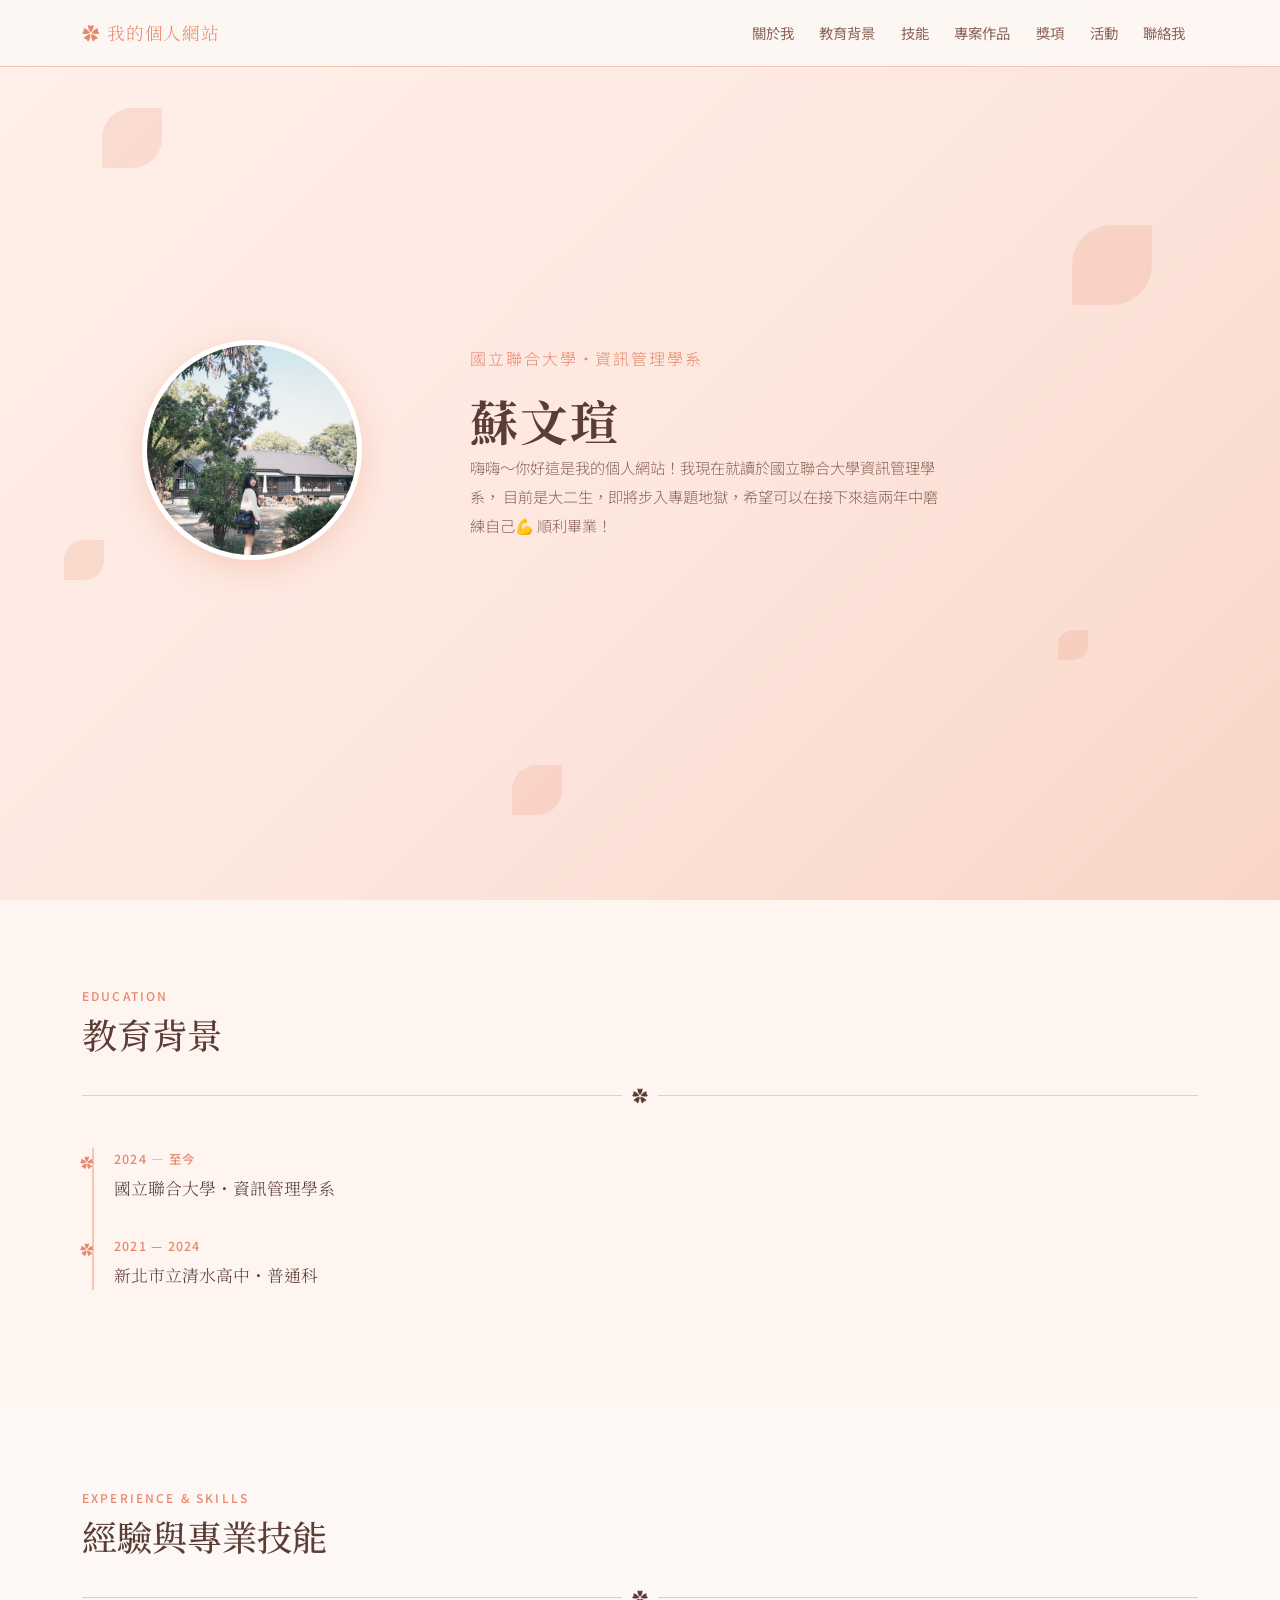
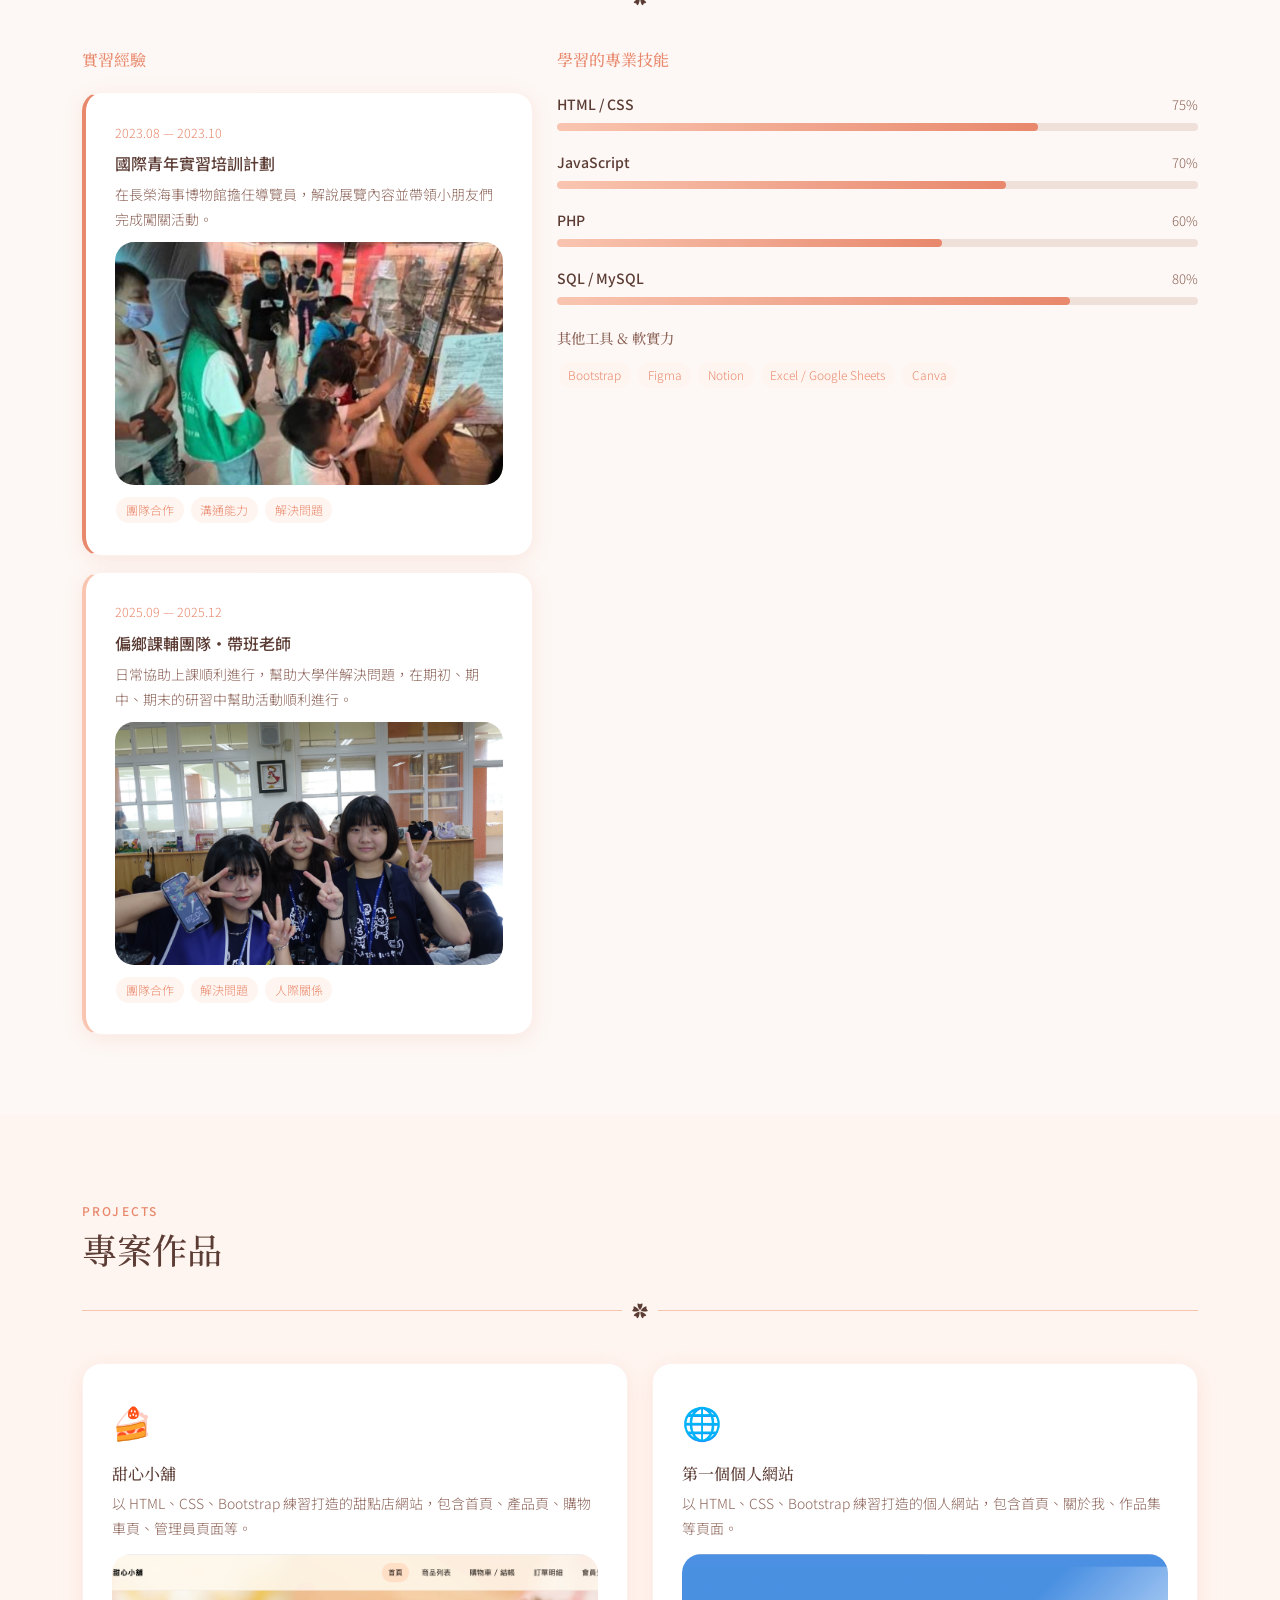
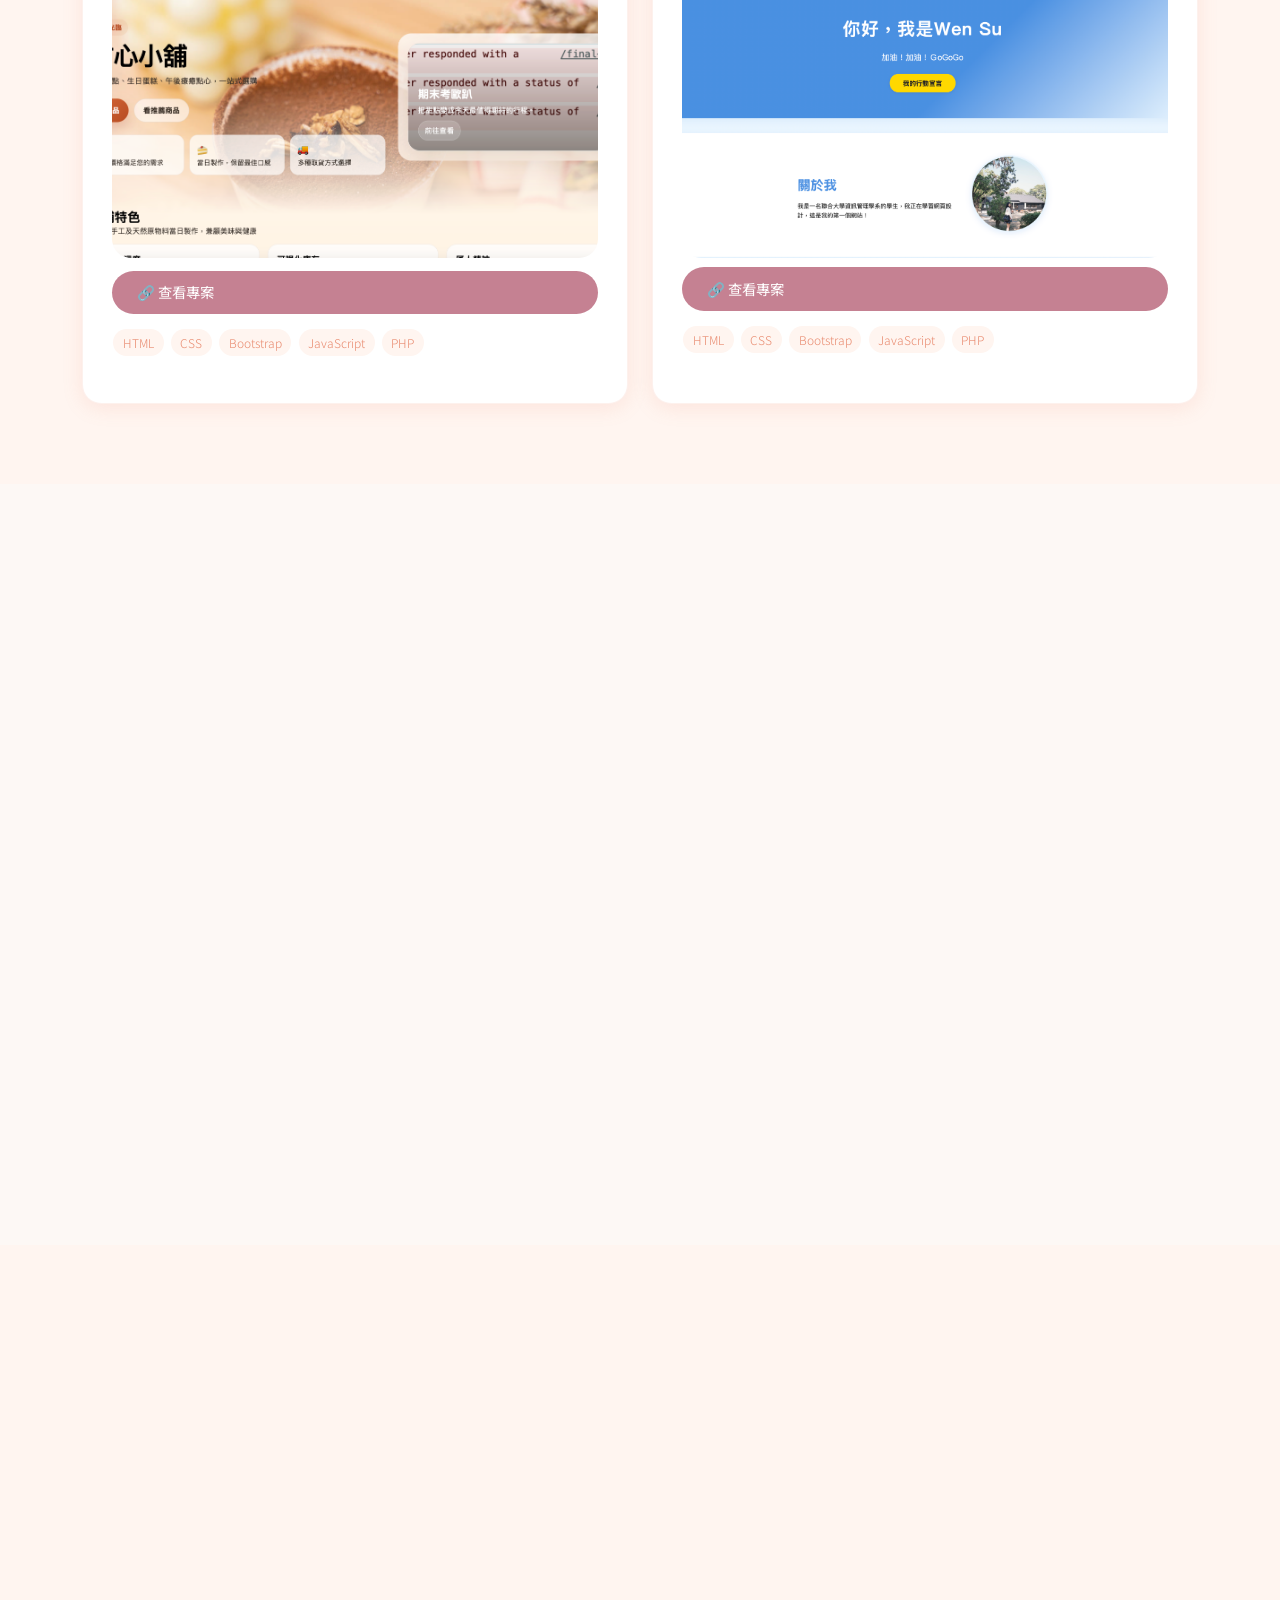
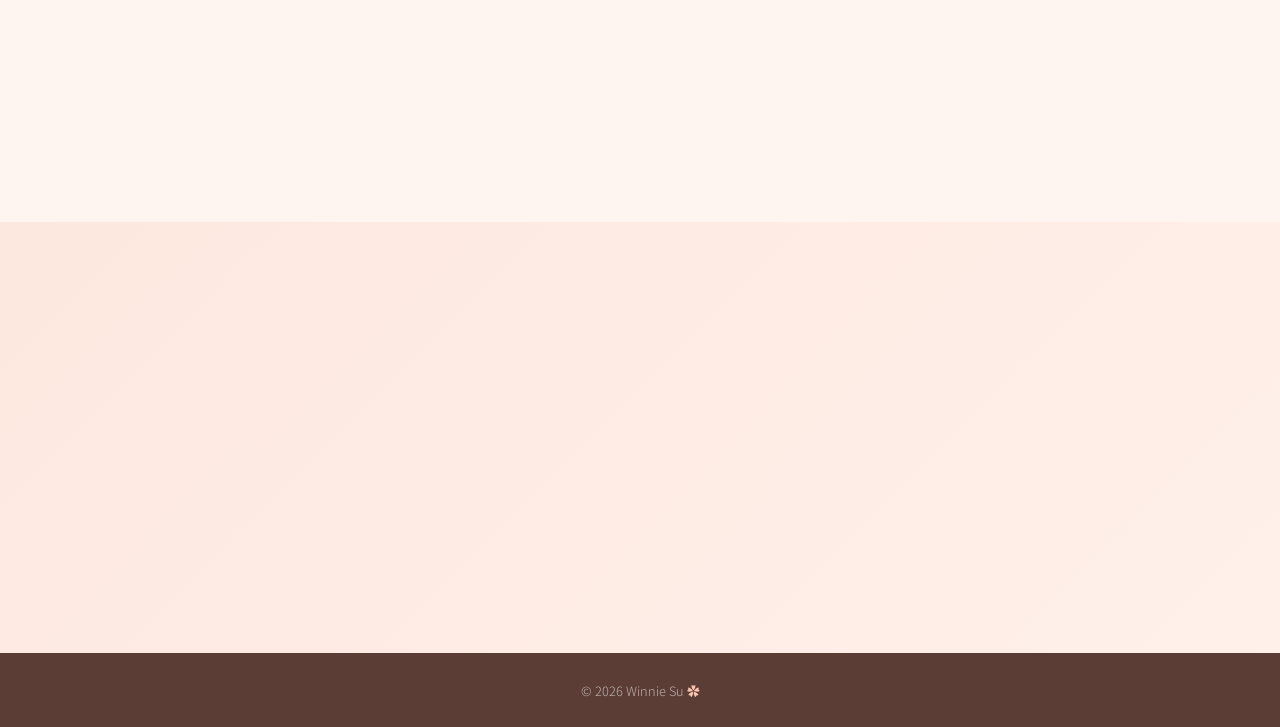
==== index.html @ 9e351ad1 "修改路徑" ====
<!DOCTYPE html>
<html lang="zh-TW">

<head>
  <meta charset="UTF-8" />
  <meta name="viewport" content="width=device-width, initial-scale=1.0" />
  <title>關於我 ✿ 個人網站</title>

  <link href="https://cdn.jsdelivr.net/npm/bootstrap@5.3.3/dist/css/bootstrap.min.css" rel="stylesheet" />
  <link href="https://fonts.googleapis.com/css2?family=Noto+Serif+TC:wght@400;700&family=Noto+Sans+TC:wght@300;400;500&display=swap" rel="stylesheet" />

  <style>
    :root {
      --coral:      #E8886C;
      --coral-lt:   #F9C5B0;
      --coral-pale: #FFF5F0;
      --coral-card: #F0E0DA;
      --brown:      #5C3D35;
      --brown-lt:   #8C6459;
      --cream:      #FDF8F5;
      --white:      #FFFFFF;
      --radius:     1.2rem;
      --shadow:     0 4px 20px rgba(232,136,108,.15);
    }

    * { box-sizing: border-box; }
    html { scroll-behavior: smooth; }

    body {
      font-family: 'Noto Sans TC', sans-serif;
      background: var(--cream);
      color: var(--brown);
      font-weight: 300;
      line-height: 1.8;
    }

    h1,h2,h3,h4 { font-family: 'Noto Serif TC', serif; color: var(--brown); }
    a { color: var(--coral); text-decoration: none; }
    a:hover { color: var(--brown); }

    /* ── Navbar ── */
    .navbar {
      background: rgba(253,248,245,.92);
      backdrop-filter: blur(8px);
      border-bottom: 1px solid var(--coral-lt);
      padding: .75rem 0;
    }
    .navbar-brand {
      font-family: 'Noto Serif TC', serif;
      font-size: 1.1rem;
      color: var(--coral) !important;
      letter-spacing: .05em;
    }
    .nav-link {
      color: var(--brown-lt) !important;
      font-size: .9rem;
      font-weight: 400;
      padding: .25rem .8rem !important;
      transition: color .2s;
    }
    .nav-link:hover { color: var(--coral) !important; }
    .navbar-toggler { border-color: var(--coral-lt); }
    .navbar-toggler-icon {
      background-image: url("data:image/svg+xml,%3Csvg xmlns='http://www.w3.org/2000/svg' viewBox='0 0 30 30'%3E%3Cpath stroke='%23E8886C' stroke-width='2' d='M4 7h22M4 15h22M4 23h22'/%3E%3C/svg%3E");
    }

    /* ── Section ── */
    section { padding: 80px 0; }
    section:nth-of-type(even) { background: var(--coral-pale); }

    .sec-label {
      display: inline-block;
      font-size: .75rem;
      letter-spacing: .18em;
      text-transform: uppercase;
      color: var(--coral);
      font-weight: 500;
      margin-bottom: .4rem;
    }
    .sec-title {
      font-size: clamp(1.6rem, 3vw, 2.2rem);
      margin-bottom: 1.6rem;
    }
    .petal-divider {
      display: flex;
      align-items: center;
      gap: .6rem;
      margin-bottom: 2.4rem;
    }
    .petal-divider::before,
    .petal-divider::after {
      content: '';
      flex: 1;
      height: 1px;
      background: var(--coral-lt);
    }
    .petal-divider span { font-size: 1rem; }

    /* ── Hero ── */
    #hero {
      min-height: 100vh;
      background: linear-gradient(135deg, #FFF0EA 0%, #FDE8DF 50%, #F9D5C8 100%);
      display: flex;
      align-items: center;
      padding-top: 80px;
      position: relative;
      overflow: hidden;
    }
    .petal {
      position: absolute;
      border-radius: 50% 0 50% 0;
      opacity: .18;
      animation: float 6s ease-in-out infinite;
      background: var(--coral);
    }
    .petal:nth-child(1) { width:60px;height:60px;top:12%;left:8%;animation-delay:0s; }
    .petal:nth-child(2) { width:40px;height:40px;top:60%;left:5%;animation-delay:1.5s; }
    .petal:nth-child(3) { width:80px;height:80px;top:25%;right:10%;animation-delay:3s; }
    .petal:nth-child(4) { width:30px;height:30px;top:70%;right:15%;animation-delay:.8s; }
    .petal:nth-child(5) { width:50px;height:50px;top:85%;left:40%;animation-delay:2s; }
    @keyframes float {
      0%,100% { transform: translateY(0) rotate(0deg); }
      50%      { transform: translateY(-18px) rotate(8deg); }
    }

    .hero-avatar {
      width: 220px; height: 220px;
      border-radius: 50%;
      object-fit: cover;
      border: 5px solid var(--white);
      box-shadow: 0 8px 32px rgba(232,136,108,.3);
    }
    .hero-name {
      font-size: clamp(2rem, 5vw, 3rem);
      font-weight: 700;
      letter-spacing: .04em;
      margin-bottom: .2rem;
    }
    .hero-sub {
      color: var(--coral);
      font-size: 1rem;
      letter-spacing: .12em;
      margin-bottom: 1.2rem;
    }
    .hero-bio {
      font-size: .95rem;
      color: var(--brown-lt);
      max-width: 480px;
      line-height: 1.9;
    }
    .btn-coral {
      background: var(--coral);
      color: #fff;
      border: none;
      border-radius: 2rem;
      padding: .55rem 1.6rem;
      font-size: .9rem;
      font-family: 'Noto Sans TC', sans-serif;
      font-weight: 400;
      transition: background .2s, transform .15s;
      display: inline-block;
    }
    .btn-coral:hover { background: var(--brown-lt); color: #fff; transform: translateY(-2px); }

    /* ── Timeline ── */
    .timeline { position: relative; padding-left: 2rem; }
    .timeline::before {
      content: '';
      position: absolute;
      left: .6rem; top: 0; bottom: 0;
      width: 2px;
      background: var(--coral-lt);
    }
    .tl-item { position: relative; margin-bottom: 2rem; }
    .tl-item::before {
      content: '✿';
      position: absolute;
      left: -2.15rem; top: .1rem;
      color: var(--coral);
      font-size: .85rem;
    }
    .tl-year { font-size: .78rem; letter-spacing: .1em; color: var(--coral); font-weight: 500; margin-bottom: .15rem; }
    .tl-title { font-family: 'Noto Serif TC', serif; font-size: 1.05rem; margin-bottom: .3rem; }

    /* ── Skills ── */
    .skill-item { margin-bottom: 1.2rem; }
    .skill-name {
      font-size: .88rem;
      font-weight: 500;
      margin-bottom: .35rem;
      display: flex;
      justify-content: space-between;
      align-items: baseline;
      width: 100%;
    }
    .skill-name > span {
      color: var(--brown-lt);
      font-weight: 300;
      font-size: .82rem;
      flex-shrink: 0;
      margin-left: .5rem;
    }
    .skill-bar {
      width: 100%;
      height: 8px;
      background: var(--coral-card);
      border-radius: 4px;
      overflow: hidden;
      display: block;
    }
    .skill-fill {
      display: block;
      height: 100%;
      background: linear-gradient(90deg, var(--coral-lt), var(--coral));
      border-radius: 4px;
      transition: width 1s ease;
    }

    /* ── Cards ── */
    .cute-card {
      background: var(--white);
      border-radius: var(--radius);
      box-shadow: var(--shadow);
      padding: 1.8rem;
      border: 1px solid rgba(232,136,108,.12);
      transition: transform .2s, box-shadow .2s;
    }
    .cute-card:hover { transform: translateY(-4px); box-shadow: 0 8px 32px rgba(232,136,108,.22); }

    .card-icon { font-size: 2rem; margin-bottom: .8rem; display: block; }
    .card-tag {
      font-size: .75rem;
      background: var(--coral-pale);
      color: var(--coral);
      border-radius: 1rem;
      padding: .15rem .6rem;
      display: inline-block;
      margin: .15rem .1rem;
    }

    /* ── Awards ── */
    .award-item {
      display: flex;
      gap: 1rem;
      align-items: flex-start;
      padding: 1.2rem 1.4rem;
      background: var(--white);
      border-radius: var(--radius);
      border-left: 4px solid var(--coral);
      box-shadow: var(--shadow);
      margin-bottom: 1rem;
      height: 100%;
    }
    .award-icon { font-size: 1.5rem; flex-shrink: 0; }
    .award-name { font-weight: 500; margin-bottom: .2rem; }
    .award-detail { font-size: .85rem; color: var(--brown-lt); }

    /* ── Gallery ── */
    .photo-grid {
      display: grid;
      grid-template-columns: repeat(auto-fill, minmax(260px, 1fr));
      gap: 1.4rem;
    }
    .photo-card {
      background: var(--white);
      border-radius: var(--radius);
      overflow: hidden;
      box-shadow: var(--shadow);
      border: 1px solid rgba(232,136,108,.1);
      transition: transform .25s, box-shadow .25s;
    }
    .photo-card:hover { transform: translateY(-4px); box-shadow: 0 8px 28px rgba(232,136,108,.22); }
    .photo-card img {
      width: 100%;
      aspect-ratio: 4 / 3;
      object-fit: cover;
      display: block;
    }
    .photo-card-body {
      padding: .85rem 1rem;
      display: flex;
      align-items: center;
      gap: .5rem;
    }
    .photo-card-body .photo-dot {
      width: 8px; height: 8px;
      border-radius: 50%;
      background: var(--coral);
      flex-shrink: 0;
    }
    .photo-card-body p {
      margin: 0;
      font-size: .875rem;
      color: var(--brown-lt);
      font-weight: 400;
    }

    /* ── Contact ── */
    #contact {
      background: linear-gradient(135deg, #FDE8DF 0%, #FFF0EA 100%);
      text-align: center;
    }

    /* ── Footer ── */
    footer {
      background: var(--brown);
      color: rgba(255,255,255,.6);
      text-align: center;
      font-size: .8rem;
      padding: 1.6rem 0;
    }
    footer span { color: var(--coral-lt); }

    /* ── RWD ── */
    @media (max-width: 768px) {
      section { padding: 56px 0; }
      #hero { padding-top: 100px; text-align: center; }
      .hero-bio { margin: 0 auto; }
      .hero-avatar { margin: 0 auto 1.5rem; }
      .photo-grid { grid-template-columns: repeat(auto-fill, minmax(200px, 1fr)); gap: 1rem; }
    }
    @media (max-width: 576px) {
      .hero-avatar { width: 160px; height: 160px; }
      .hero-name { font-size: 1.8rem; }
      .photo-grid { grid-template-columns: 1fr 1fr; }
    }

    /* ── Reveal ── */
    .reveal { opacity: 0; transform: translateY(24px); transition: opacity .6s ease, transform .6s ease; }
    .reveal.visible { opacity: 1; transform: none; }
  </style>
</head>

<body>

<!-- Navbar -->
<nav class="navbar navbar-expand-lg fixed-top">
  <div class="container">
    <a class="navbar-brand" href="#hero">✿ 我的個人網站</a>
    <button class="navbar-toggler" type="button" data-bs-toggle="collapse" data-bs-target="#navMenu">
      <span class="navbar-toggler-icon"></span>
    </button>
    <div class="collapse navbar-collapse" id="navMenu">
      <ul class="navbar-nav ms-auto">
        <li class="nav-item"><a class="nav-link" href="#hero">關於我</a></li>
        <li class="nav-item"><a class="nav-link" href="#education">教育背景</a></li>
        <li class="nav-item"><a class="nav-link" href="#skills">技能</a></li>
        <li class="nav-item"><a class="nav-link" href="#projects">專案作品</a></li>
        <li class="nav-item"><a class="nav-link" href="#awards">獎項</a></li>
        <li class="nav-item"><a class="nav-link" href="#gallery">活動</a></li>
        <li class="nav-item"><a class="nav-link" href="#contact">聯絡我</a></li>
      </ul>
    </div>
  </div>
</nav>

<!-- Hero -->
<section id="hero">
  <div class="petal"></div><div class="petal"></div><div class="petal"></div>
  <div class="petal"></div><div class="petal"></div>
  <div class="container">
    <div class="row align-items-center g-5">
      <div class="col-lg-4 text-center">
        <img src="images/S__76980257.jpg" alt="本人照片" class="hero-avatar">
      </div>
      <div class="col-lg-8">
        <p class="hero-sub">國立聯合大學・資訊管理學系</p>
        <h1 class="hero-name">蘇文瑄</h1>
        <p class="hero-bio">
          嗨嗨～你好這是我的個人網站！我現在就讀於國立聯合大學資訊管理學系，
          目前是大二生，即將步入專題地獄，希望可以在接下來這兩年中磨練自己💪 順利畢業！
        </p>
      </div>
    </div>
  </div>
</section>

<!-- 教育背景 -->
<section id="education">
  <div class="container">
    <div class="reveal">
      <p class="sec-label">Education</p>
      <h2 class="sec-title">教育背景</h2>
      <div class="petal-divider"><span>✿</span></div>
    </div>
    <div class="row g-4">
      <div class="col-lg-6 reveal">
        <div class="timeline">
          <div class="tl-item">
            <p class="tl-year">2024 — 至今</p>
            <p class="tl-title">國立聯合大學・資訊管理學系</p>
          </div>
          <div class="tl-item">
            <p class="tl-year">2021 — 2024</p>
            <p class="tl-title">新北市立清水高中・普通科</p>
          </div>
        </div>
      </div>
    </div>
  </div>
</section>

<!-- 經驗與技能 -->
<section id="skills">
  <div class="container">
    <div class="reveal">
      <p class="sec-label">Experience &amp; Skills</p>
      <h2 class="sec-title">經驗與專業技能</h2>
      <div class="petal-divider"><span>✿</span></div>
    </div>
    <div class="row g-4">
      <!-- 經驗 -->
      <div class="col-lg-5 reveal">
        <h4 style="font-size:1rem;color:var(--coral);margin-bottom:1.4rem;">實習經驗</h4>

        <div class="cute-card mb-3" style="border-left:4px solid var(--coral);">
          <p style="font-size:.78rem;color:var(--coral);margin-bottom:.3rem;">2023.08 — 2023.10</p>
          <p style="font-weight:500;margin-bottom:.3rem;">國際青年實習培訓計劃</p>
          <p style="font-size:.87rem;color:var(--brown-lt);margin-bottom:.6rem;">
            在長榮海事博物館擔任導覽員，解說展覽內容並帶領小朋友們完成闖關活動。
          </p>
          <img src="images/0619.png" alt="國際青年實習培訓計劃" style="width:100%;border-radius:var(--radius);margin-bottom:.6rem;object-fit:cover;aspect-ratio:16/10;">
          <span class="card-tag">團隊合作</span>
          <span class="card-tag">溝通能力</span>
          <span class="card-tag">解決問題</span>
        </div>

        <div class="cute-card" style="border-left:4px solid var(--coral-lt);">
          <p style="font-size:.78rem;color:var(--coral);margin-bottom:.3rem;">2025.09 — 2025.12</p>
          <p style="font-weight:500;margin-bottom:.3rem;">偏鄉課輔團隊・帶班老師</p>
          <p style="font-size:.87rem;color:var(--brown-lt);margin-bottom:.6rem;">
            日常協助上課順利進行，幫助大學伴解決問題，在期初、期中、期末的研習中幫助活動順利進行。
          </p>
          <img src="images/5AAA.JPEG" alt="教育部數位學伴計劃" style="width:100%;border-radius:var(--radius);margin-bottom:.6rem;object-fit:cover;aspect-ratio:16/10;">
          <span class="card-tag">團隊合作</span>
          <span class="card-tag">解決問題</span>
          <span class="card-tag">人際關係</span>
        </div>
      </div>

      <!-- 技能 -->
      <div class="col-lg-7 reveal">
        <h4 style="font-size:1rem;color:var(--coral);margin-bottom:1.4rem;">學習的專業技能</h4>
        <div class="mb-4">
          <div class="skill-item">
            <div class="skill-name">HTML / CSS <span>75%</span></div>
            <div class="skill-bar"><div class="skill-fill" style="width:75%"></div></div>
          </div>
          <div class="skill-item">
            <div class="skill-name">JavaScript <span>70%</span></div>
            <div class="skill-bar"><div class="skill-fill" style="width:70%"></div></div>
          </div>
          <div class="skill-item">
            <div class="skill-name">PHP <span>60%</span></div>
            <div class="skill-bar"><div class="skill-fill" style="width:60%"></div></div>
          </div>
          <div class="skill-item">
            <div class="skill-name">SQL / MySQL <span>80%</span></div>
            <div class="skill-bar"><div class="skill-fill" style="width:80%"></div></div>
          </div>
        </div>
        <h4 style="font-size:.9rem;color:var(--brown-lt);margin-bottom:.8rem;">其他工具 &amp; 軟實力</h4>
        <div>
          <span class="card-tag">Bootstrap</span>
          <span class="card-tag">Figma</span>
          <span class="card-tag">Notion</span>
          <span class="card-tag">Excel / Google Sheets</span>
          <span class="card-tag">Canva</span>
        </div>
      </div>
    </div>
  </div>
</section>

<!-- 專案作品 -->
<section id="projects">
  <div class="container">
    <div class="reveal">
      <p class="sec-label">Projects</p>
      <h2 class="sec-title">專案作品</h2>
      <div class="petal-divider"><span>✿</span></div>
    </div>

    <div class="row g-4">
      <div class="col-md-6 reveal">
        <div class="cute-card d-flex flex-column h-100">
          <span class="card-icon">🍰</span>
          <h5 style="font-family:'Noto Serif TC',serif;font-size:1rem;margin-bottom:.5rem;">甜心小舖</h5>
          <p style="font-size:.87rem;color:var(--brown-lt);margin-bottom:.8rem;">
            以 HTML、CSS、Bootstrap 練習打造的甜點店網站，包含首頁、產品頁、購物車頁、管理員頁面等。
          </p>
          <img src="images/2026-06-19 11.05.30.png" alt="甜心小舖" style="width:100%;border-radius:var(--radius);margin-bottom:.8rem;object-fit:cover;aspect-ratio:16/10;">
          <a href="https://github.com/Suuu2006/114-2_PHP_finalProject.git" target="_blank" class="btn-coral" style="background-color:#c58192;margin-bottom:.8rem;">
            🔗 查看專案
          </a>
          <div class="mb-3">
            <span class="card-tag">HTML</span>
            <span class="card-tag">CSS</span>
            <span class="card-tag">Bootstrap</span>
            <span class="card-tag">JavaScript</span>
            <span class="card-tag">PHP</span>
          </div>
        </div>
      </div>

      <div class="col-md-6 reveal">
        <div class="cute-card d-flex flex-column h-100">
          <span class="card-icon">🌐</span>
          <h5 style="font-family:'Noto Serif TC',serif;font-size:1rem;margin-bottom:.5rem;">第一個個人網站</h5>
          <p style="font-size:.87rem;color:var(--brown-lt);margin-bottom:.8rem;">
            以 HTML、CSS、Bootstrap 練習打造的個人網站，包含首頁、關於我、作品集等頁面。
          </p>
          <img src="images/截圖 2026-06-19 上午11.35.55.png" alt="第一個個人網站" style="width:100%;border-radius:var(--radius);margin-bottom:.6rem;object-fit:cover;aspect-ratio:16/10;">
          <a href="assignment-2-main/main.html" target="_blank" class="btn-coral" style="background-color:#c58192;margin-bottom:.8rem;">
            🔗 查看專案
          </a>
          <div class="mb-3">
            <span class="card-tag">HTML</span>
            <span class="card-tag">CSS</span>
            <span class="card-tag">Bootstrap</span>
            <span class="card-tag">JavaScript</span>
            <span class="card-tag">PHP</span>
          </div>
        </div>
      </div>
    </div>
  </div>
</section>

<!-- 獲獎榮譽 -->
<section id="awards">
  <div class="container">
    <div class="reveal">
      <p class="sec-label">Awards &amp; Honors</p>
      <h2 class="sec-title">獲獎與榮譽</h2>
      <div class="petal-divider"><span>✿</span></div>
    </div>
    <div class="row g-3">
      <div class="col-md-6 reveal">
        <div class="award-item">
          <div class="award-icon">🏅</div>
          <div>
            <p class="award-name">市長獎</p>
            <p class="award-detail">新北市立清水高中・2024</p>
          </div>
        </div>
      </div>
      <div class="col-md-6 reveal">
        <div class="award-item" style="flex-direction:column;align-items:stretch;">
          <div class="d-flex gap-3 mb-2">
            <div class="award-icon">👭</div>
            <div>
              <p class="award-name">十人十一腳 亞軍</p>
              <p class="award-detail">校慶運動會・2025.12</p>
            </div>
          </div>
          <img src="images/截圖 2026-06-19 上午11.31.46.png" alt="十人十一腳 亞軍" style="width:100%;border-radius:var(--radius);object-fit:cover;aspect-ratio:16/9;">
        </div>
      </div>
    </div>
  </div>
</section>

<!-- 活動照片 -->
<section id="gallery">
  <div class="container">
    <div class="reveal">
      <p class="sec-label">Gallery</p>
      <h2 class="sec-title">參與活動</h2>
      <div class="petal-divider"><span>✿</span></div>
    </div>
    <div class="photo-grid reveal">

      <div class="photo-card">
        <img src="images/IMG_8535.JPG" alt="資訊志工活動">
        <div class="photo-card-body">
          <div class="photo-dot"></div>
          <p>資訊志工活動</p>
        </div>
      </div>

      <div class="photo-card">
        <img src="images/0329.jpg" alt="學伴計劃與小學伴的合照">
        <div class="photo-card-body">
          <div class="photo-dot"></div>
          <p>學伴計劃與小學伴的合照</p>
        </div>
      </div>

      <div class="photo-card">
        <img src="images/0619-2.png" alt="國際青年實習培訓計劃">
        <div class="photo-card-body">
          <div class="photo-dot"></div>
          <p>國際青年實習培訓計劃</p>
        </div>
      </div>

    </div>
  </div>
</section>

<!-- 聯絡我 -->
<section id="contact">
  <div class="container">
    <div class="reveal">
      <p class="sec-label">Contact</p>
      <h2 class="sec-title">聯絡我</h2>
      <div class="petal-divider"><span>✿</span></div>
      <p style="font-size:.95rem;color:var(--brown-lt);max-width:480px;margin:0 auto 2rem;">
        期待認識更多有趣的人！
      </p>
    </div>
    <div class="row justify-content-center g-3 reveal">
      <div class="col-auto">
        <a href="mailto:wenxuan91323@gmail.com" class="btn-coral" style="background-color:#c58192;">✉ wenxuan91323@gmail.com</a>
      </div>
      <div class="col-auto">
        <a href="https://www.instagram.com/_wen_su/" target="_blank" class="btn-coral" style="background:#c58192;">
          📷 Instagram @_wen_su
        </a>
      </div>
    </div>
  </div>
</section>

<!-- Footer -->
<footer>
  <p class="mb-0">© 2026 Winnie Su <span>✿</span></p>
</footer>

<script src="https://cdn.jsdelivr.net/npm/bootstrap@5.3.3/dist/js/bootstrap.bundle.min.js"></script>
<script>
  const reveals = document.querySelectorAll('.reveal');
  const observer = new IntersectionObserver((entries) => {
    entries.forEach(e => {
      if (e.isIntersecting) { e.target.classList.add('visible'); observer.unobserve(e.target); }
    });
  }, { threshold: 0.1 });
  reveals.forEach(el => observer.observe(el));

  document.querySelectorAll('.nav-link').forEach(link => {
    link.addEventListener('click', () => {
      const nav = document.getElementById('navMenu');
      if (nav.classList.contains('show')) nav.classList.remove('show');
    });
  });
</script>
</body>
</html>
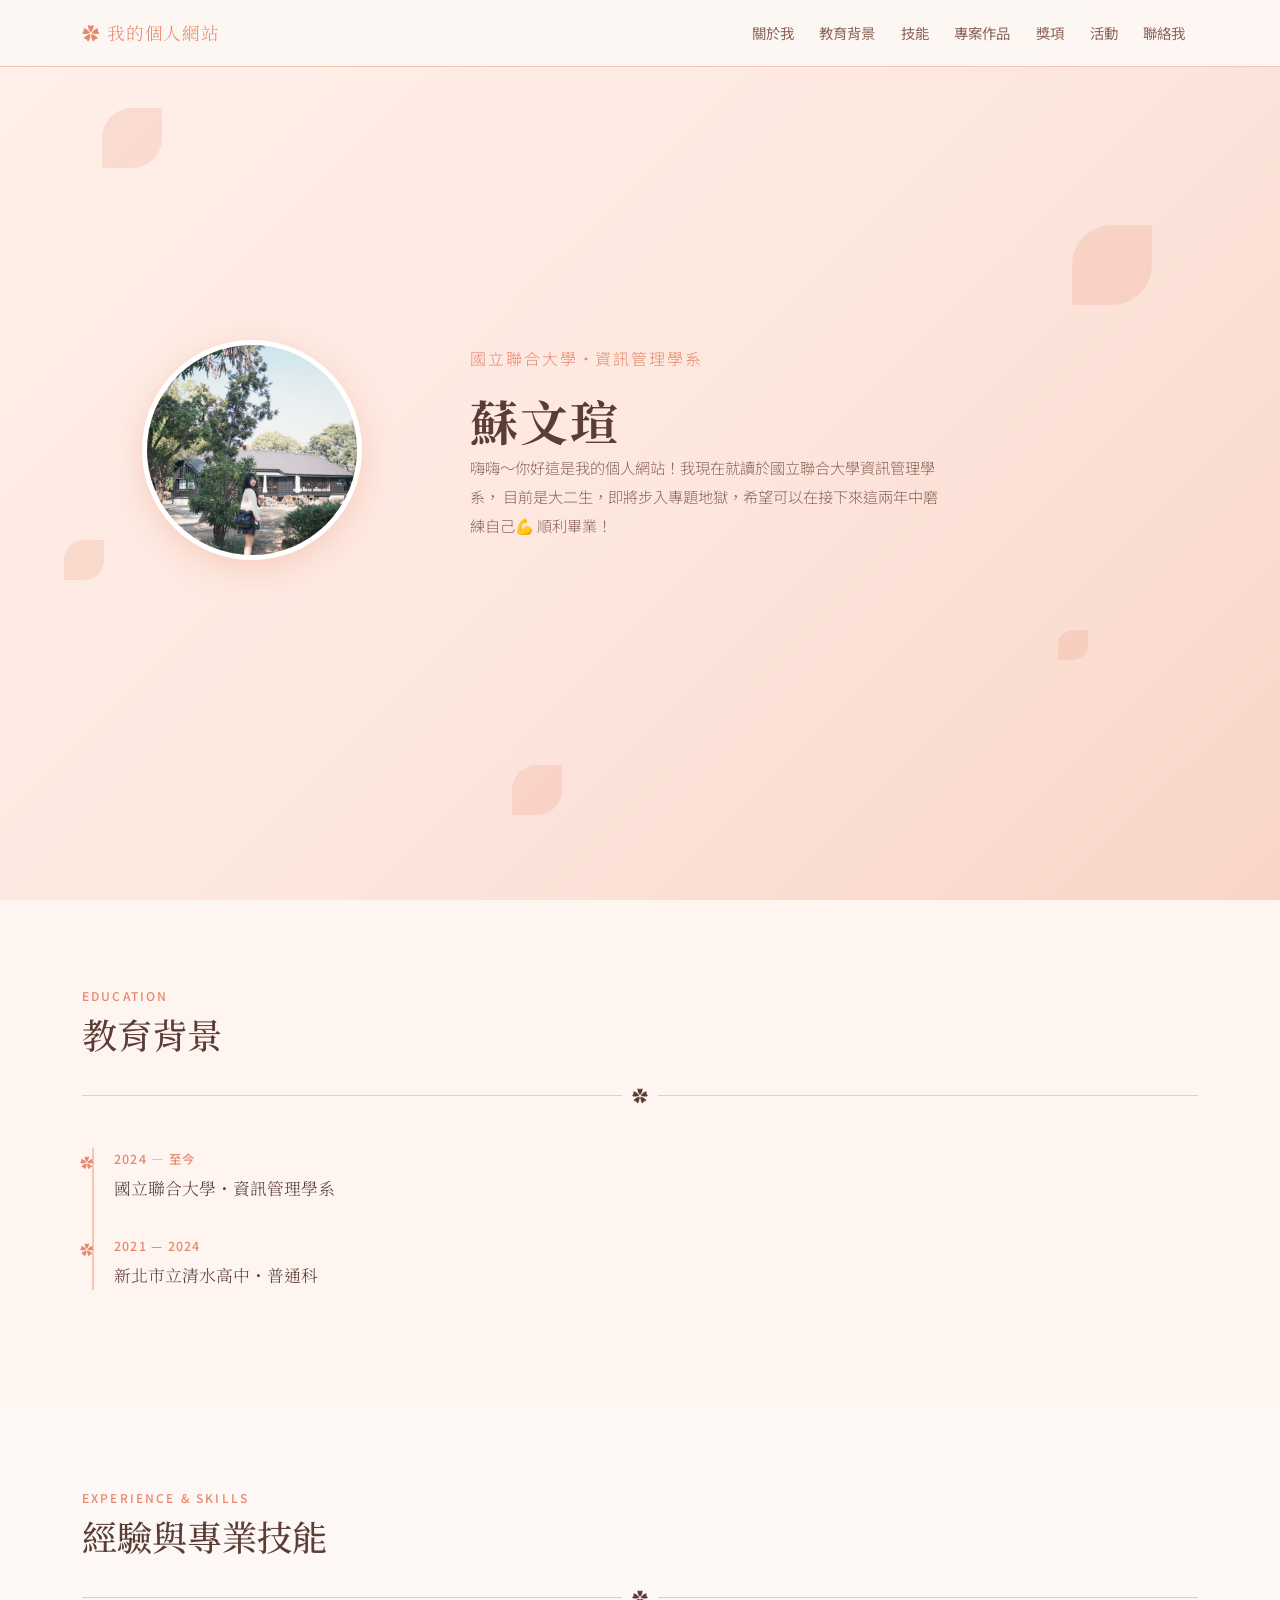
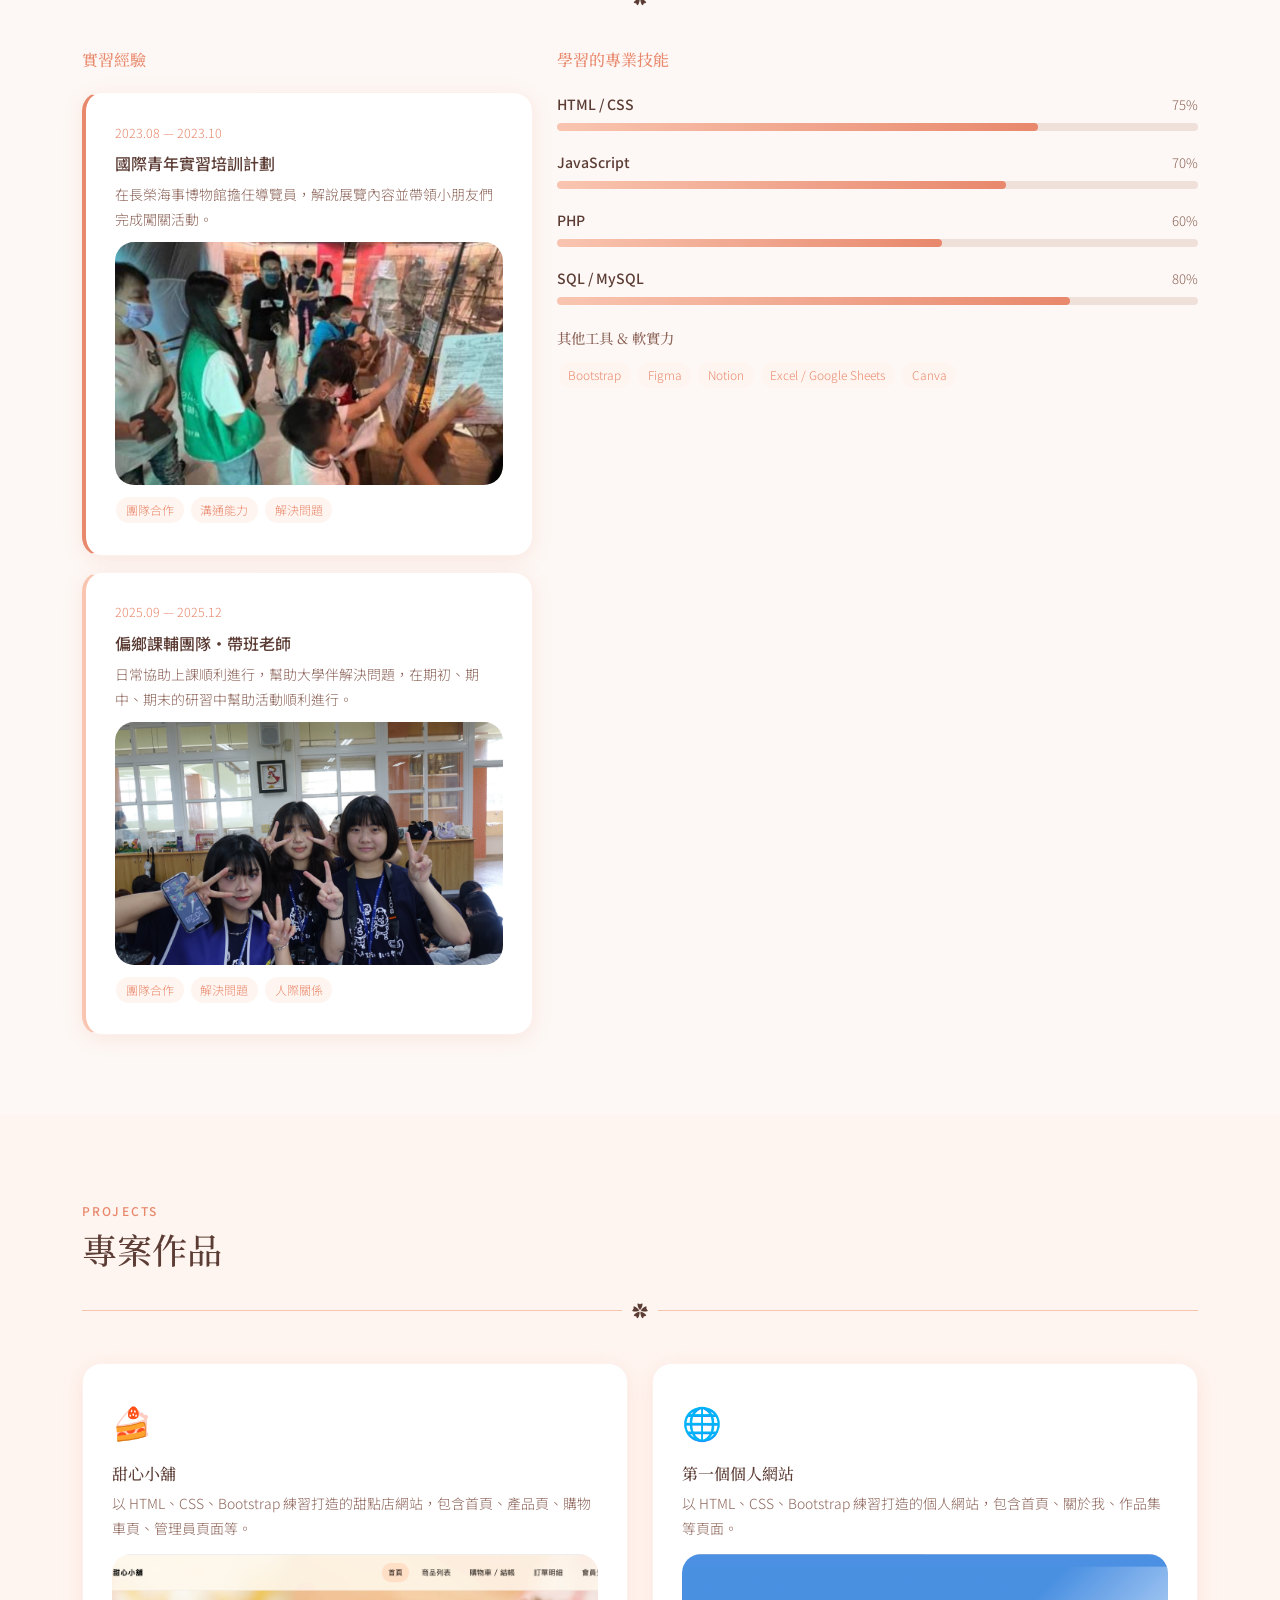
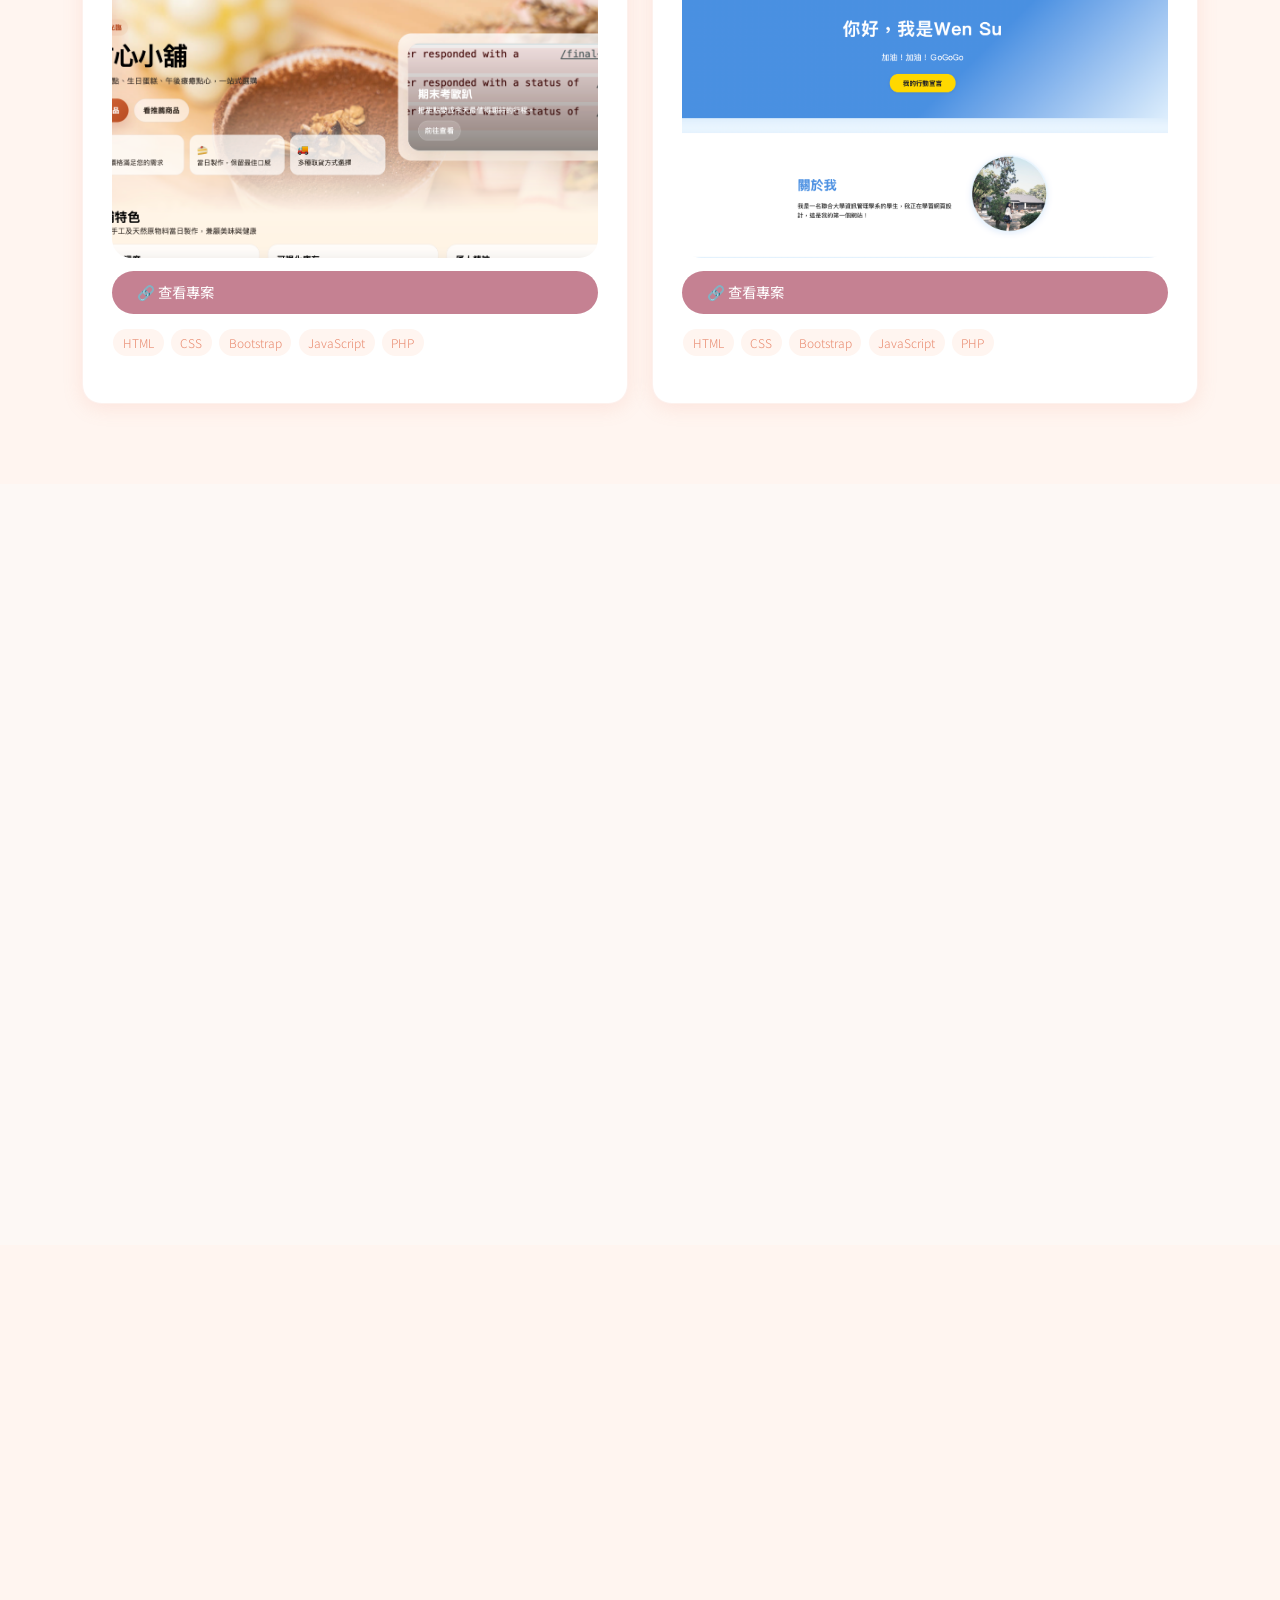
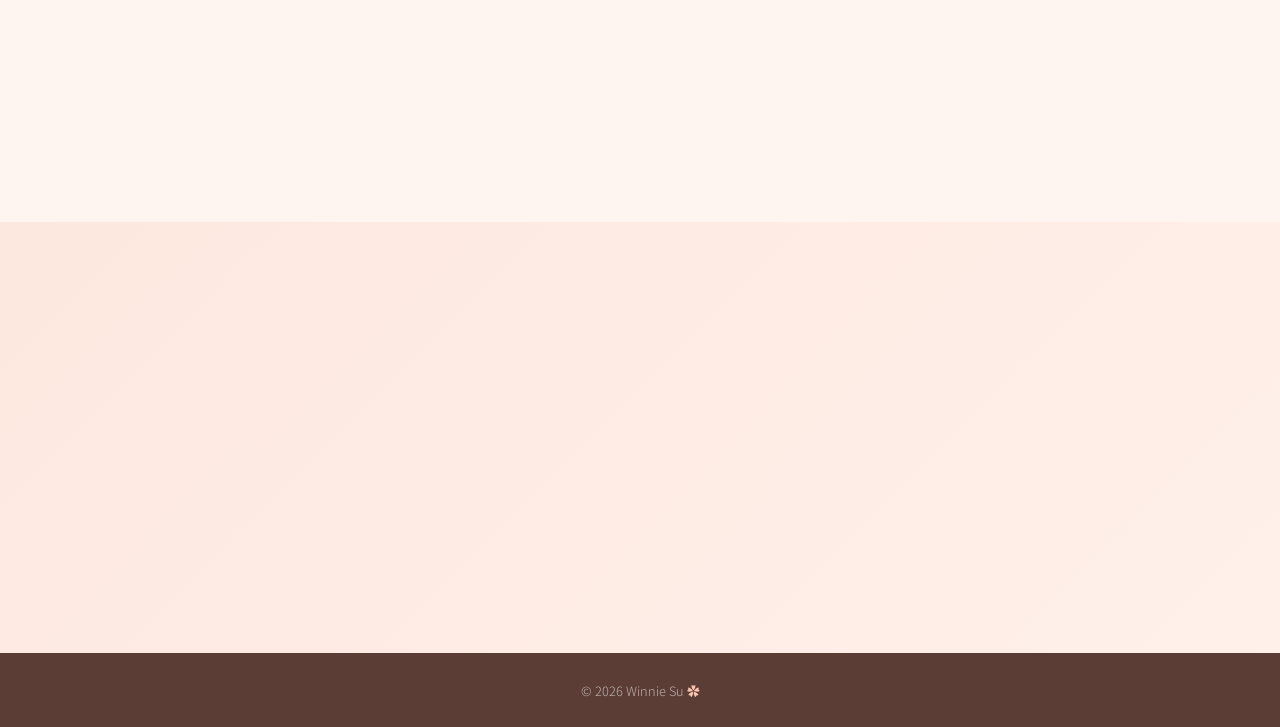
==== commit 859b9b5e: "修改排版" ====
--- a/index.html
+++ b/index.html
@@ -510,7 +510,7 @@
           <p style="font-size:.87rem;color:var(--brown-lt);margin-bottom:.8rem;">
             以 HTML、CSS、Bootstrap 練習打造的個人網站，包含首頁、關於我、作品集等頁面。
           </p>
-          <img src="images/截圖 2026-06-19 上午11.35.55.png" alt="第一個個人網站" style="width:100%;border-radius:var(--radius);margin-bottom:.6rem;object-fit:cover;aspect-ratio:16/10;">
+          <img src="images/截圖 2026-06-19 上午11.35.55.png" alt="第一個個人網站" style="width:100%;border-radius:var(--radius);margin-bottom:.8rem;object-fit:cover;aspect-ratio:16/10;">
           <a href="assignment-2-main/main.html" target="_blank" class="btn-coral" style="background-color:#c58192;margin-bottom:.8rem;">
             🔗 查看專案
           </a>
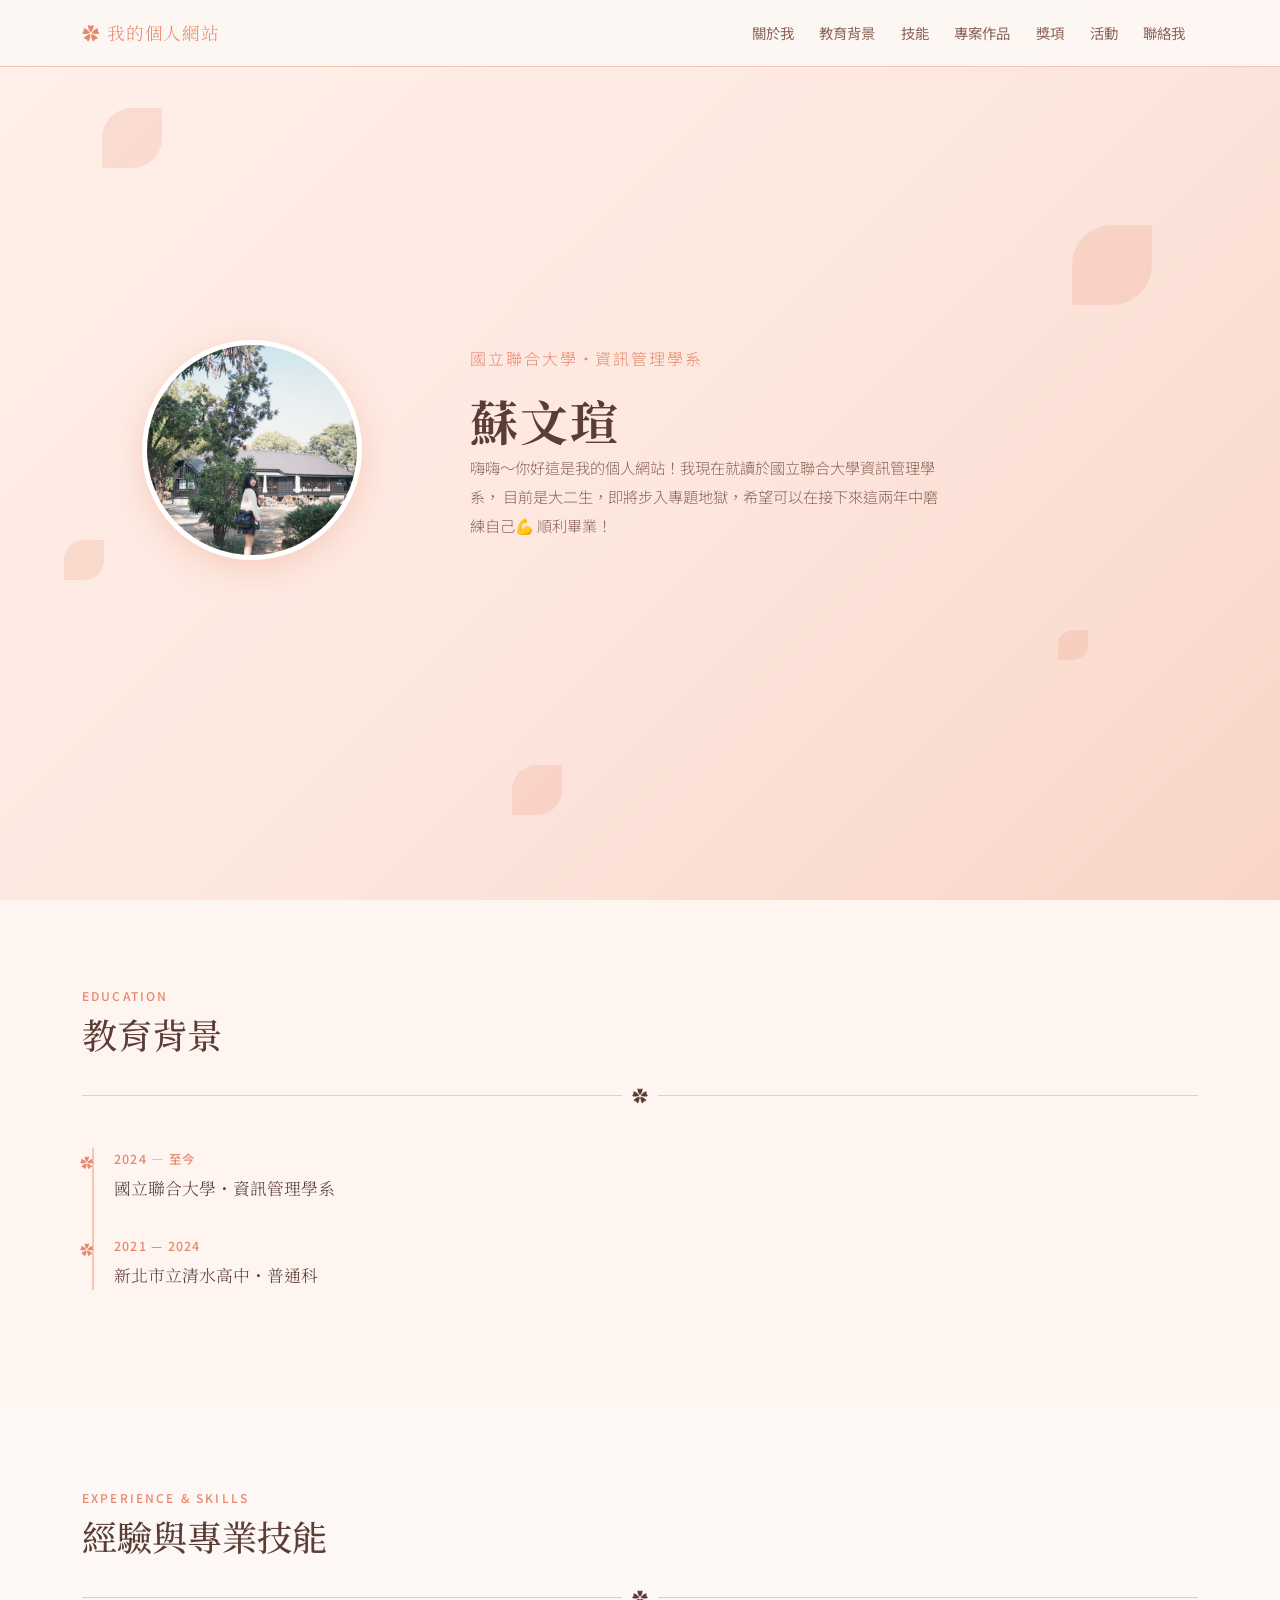
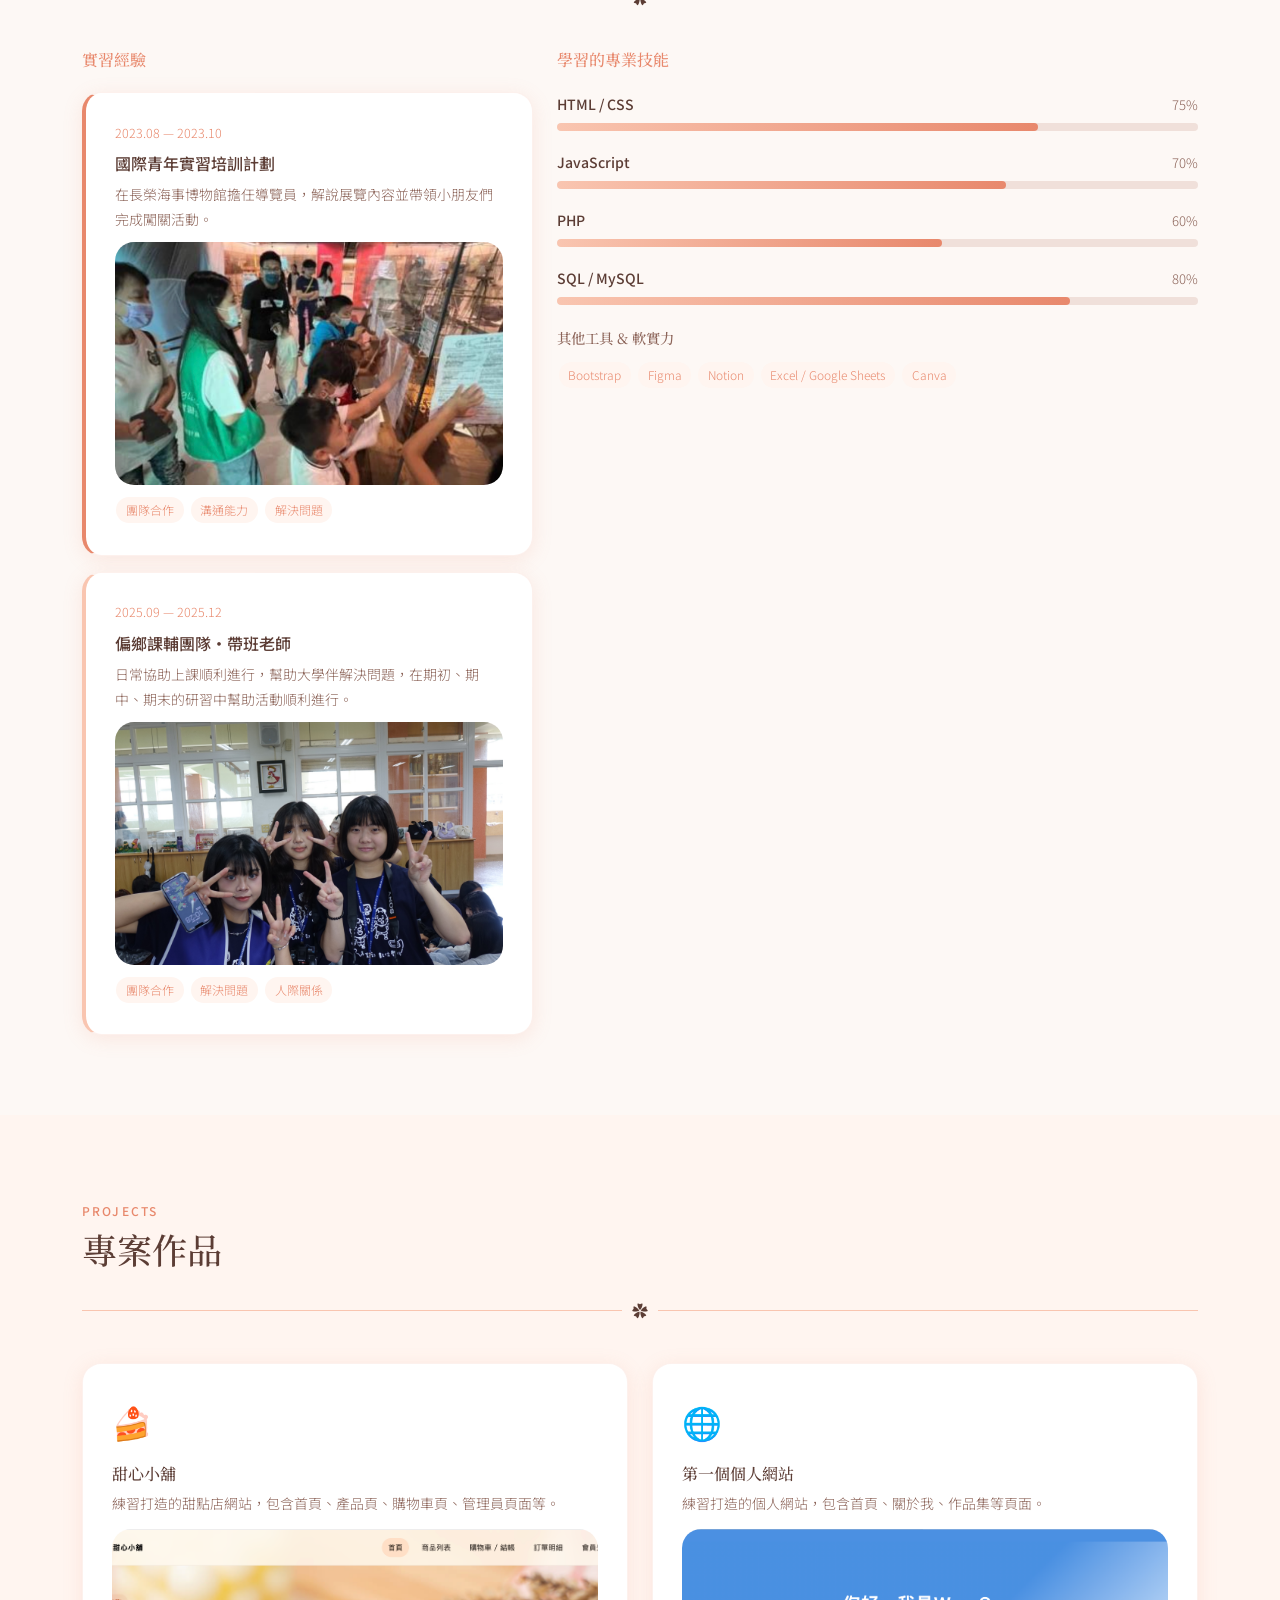
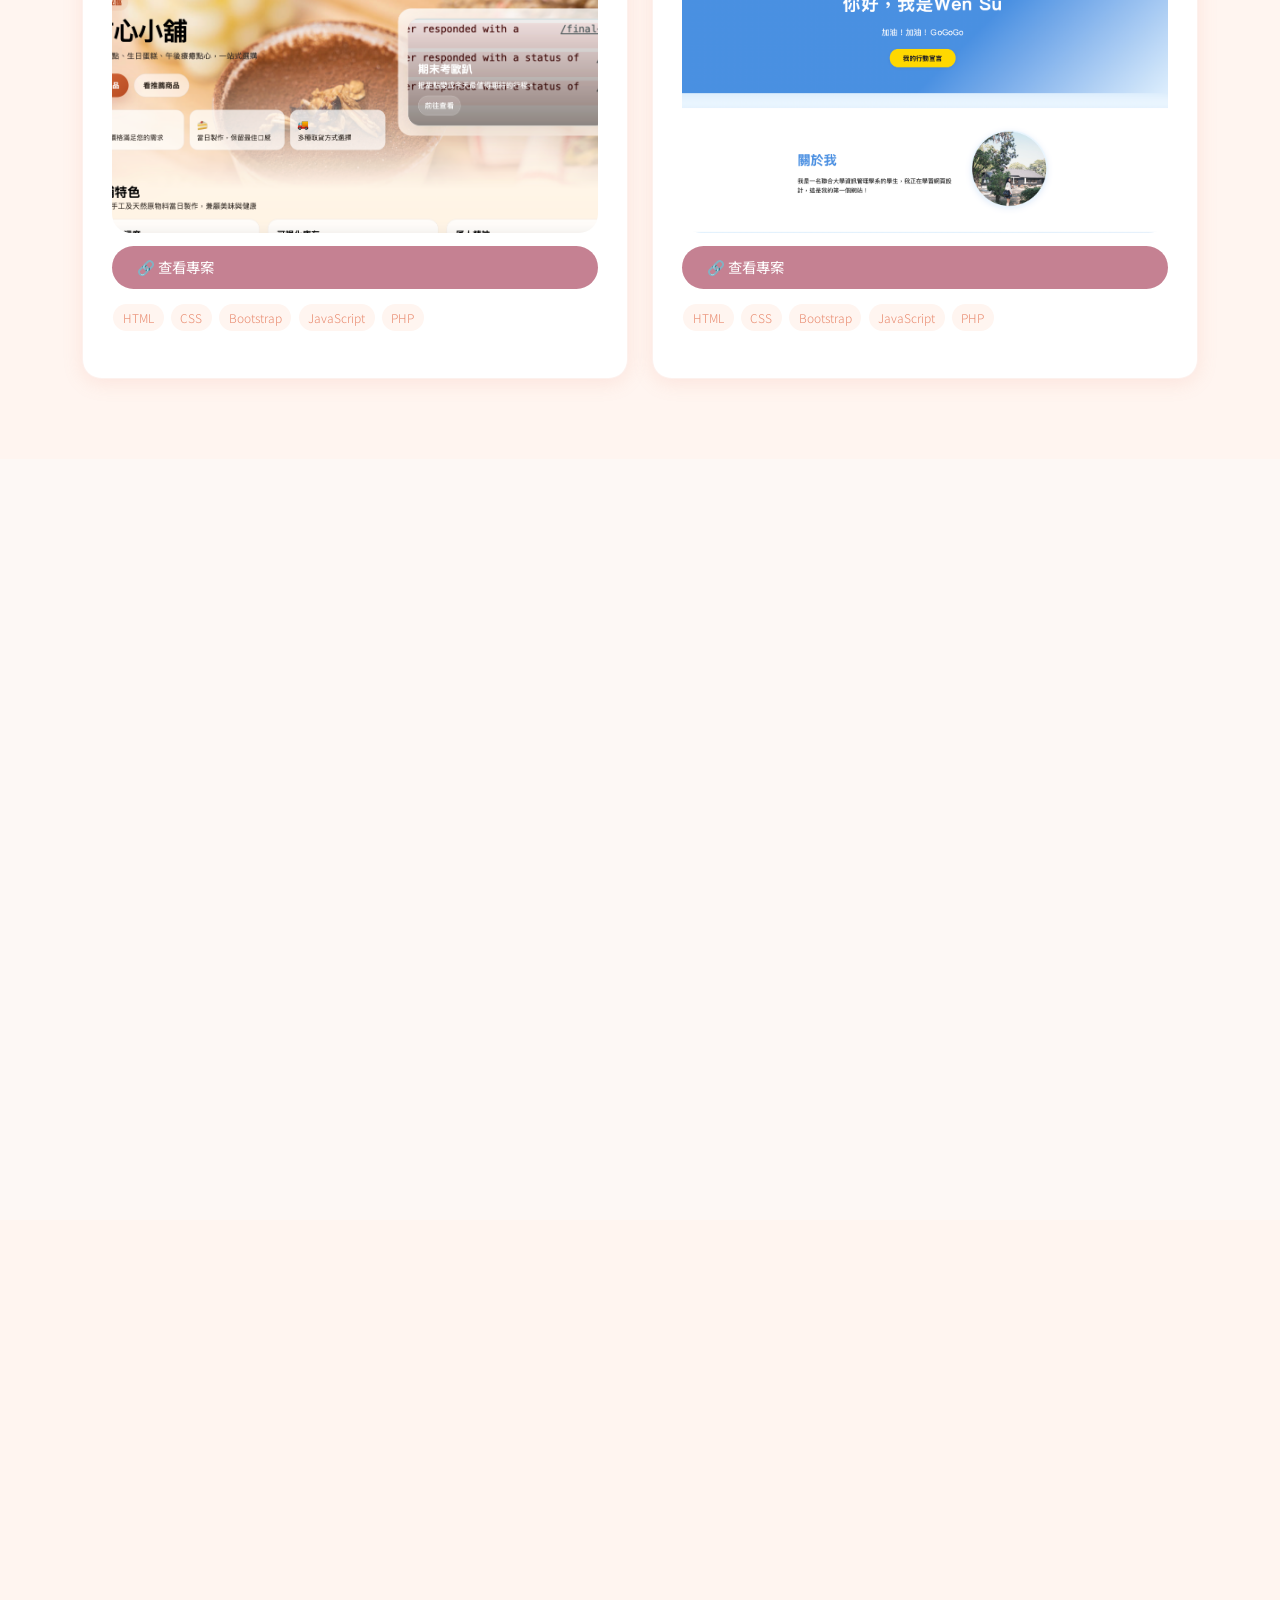
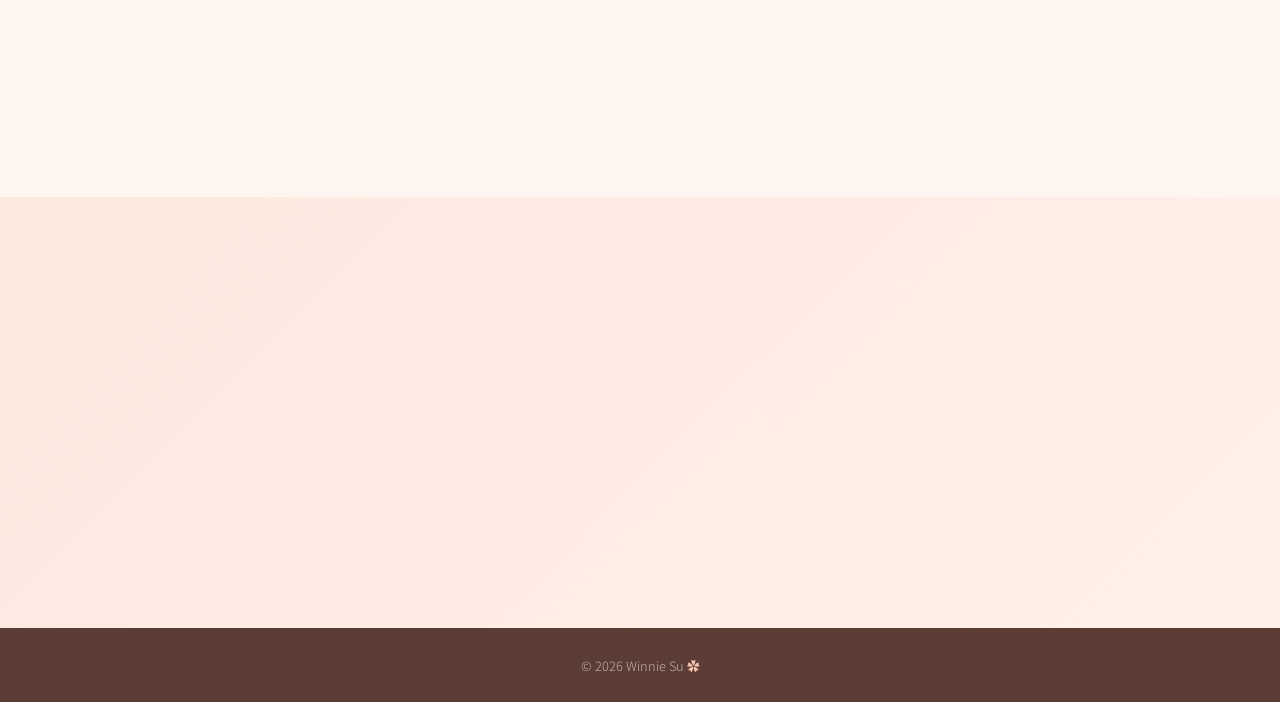
==== commit 8f33057c: "修改版面" ====
--- a/index.html
+++ b/index.html
@@ -487,7 +487,7 @@
           <span class="card-icon">🍰</span>
           <h5 style="font-family:'Noto Serif TC',serif;font-size:1rem;margin-bottom:.5rem;">甜心小舖</h5>
           <p style="font-size:.87rem;color:var(--brown-lt);margin-bottom:.8rem;">
-            以 HTML、CSS、Bootstrap 練習打造的甜點店網站，包含首頁、產品頁、購物車頁、管理員頁面等。
+          練習打造的甜點店網站，包含首頁、產品頁、購物車頁、管理員頁面等。
           </p>
           <img src="images/2026-06-19 11.05.30.png" alt="甜心小舖" style="width:100%;border-radius:var(--radius);margin-bottom:.8rem;object-fit:cover;aspect-ratio:16/10;">
           <a href="https://github.com/Suuu2006/114-2_PHP_finalProject.git" target="_blank" class="btn-coral" style="background-color:#c58192;margin-bottom:.8rem;">
@@ -508,7 +508,7 @@
           <span class="card-icon">🌐</span>
           <h5 style="font-family:'Noto Serif TC',serif;font-size:1rem;margin-bottom:.5rem;">第一個個人網站</h5>
           <p style="font-size:.87rem;color:var(--brown-lt);margin-bottom:.8rem;">
-            以 HTML、CSS、Bootstrap 練習打造的個人網站，包含首頁、關於我、作品集等頁面。
+          練習打造的個人網站，包含首頁、關於我、作品集等頁面。
           </p>
           <img src="images/截圖 2026-06-19 上午11.35.55.png" alt="第一個個人網站" style="width:100%;border-radius:var(--radius);margin-bottom:.8rem;object-fit:cover;aspect-ratio:16/10;">
           <a href="assignment-2-main/main.html" target="_blank" class="btn-coral" style="background-color:#c58192;margin-bottom:.8rem;">
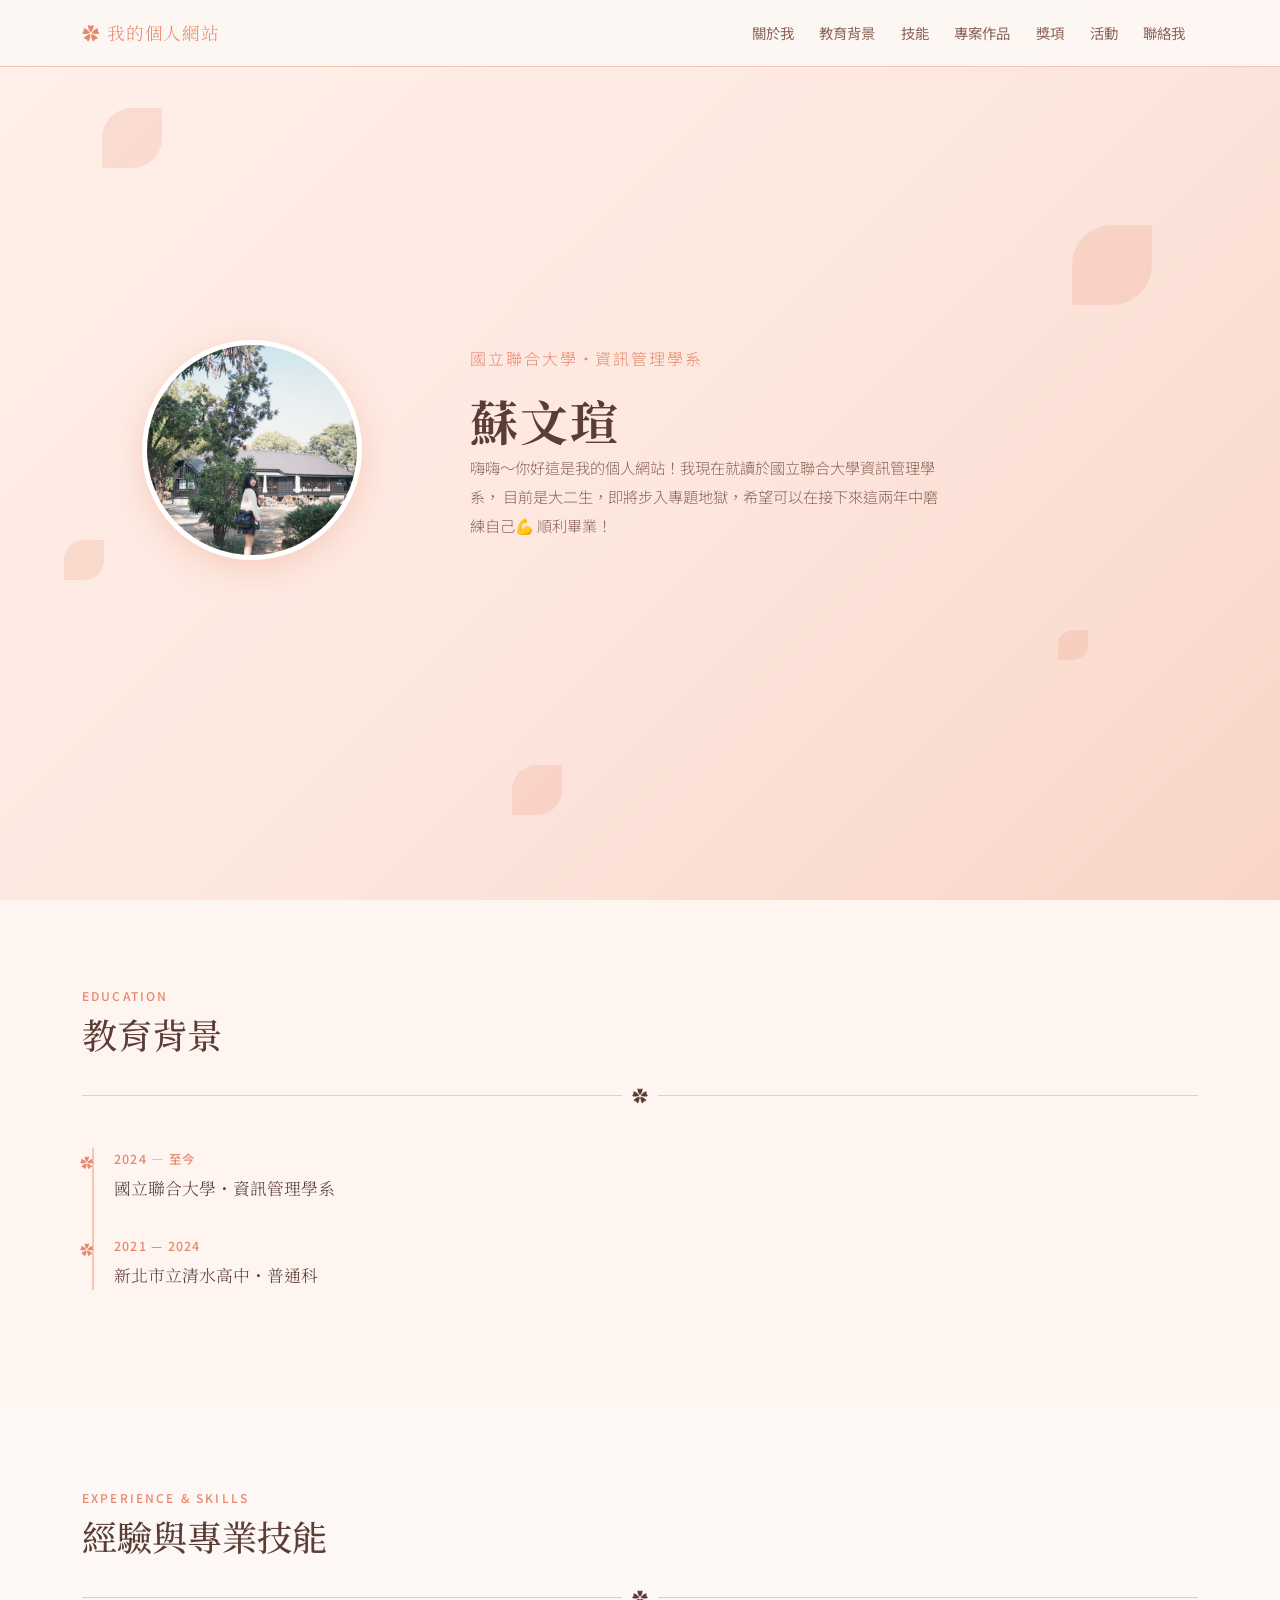
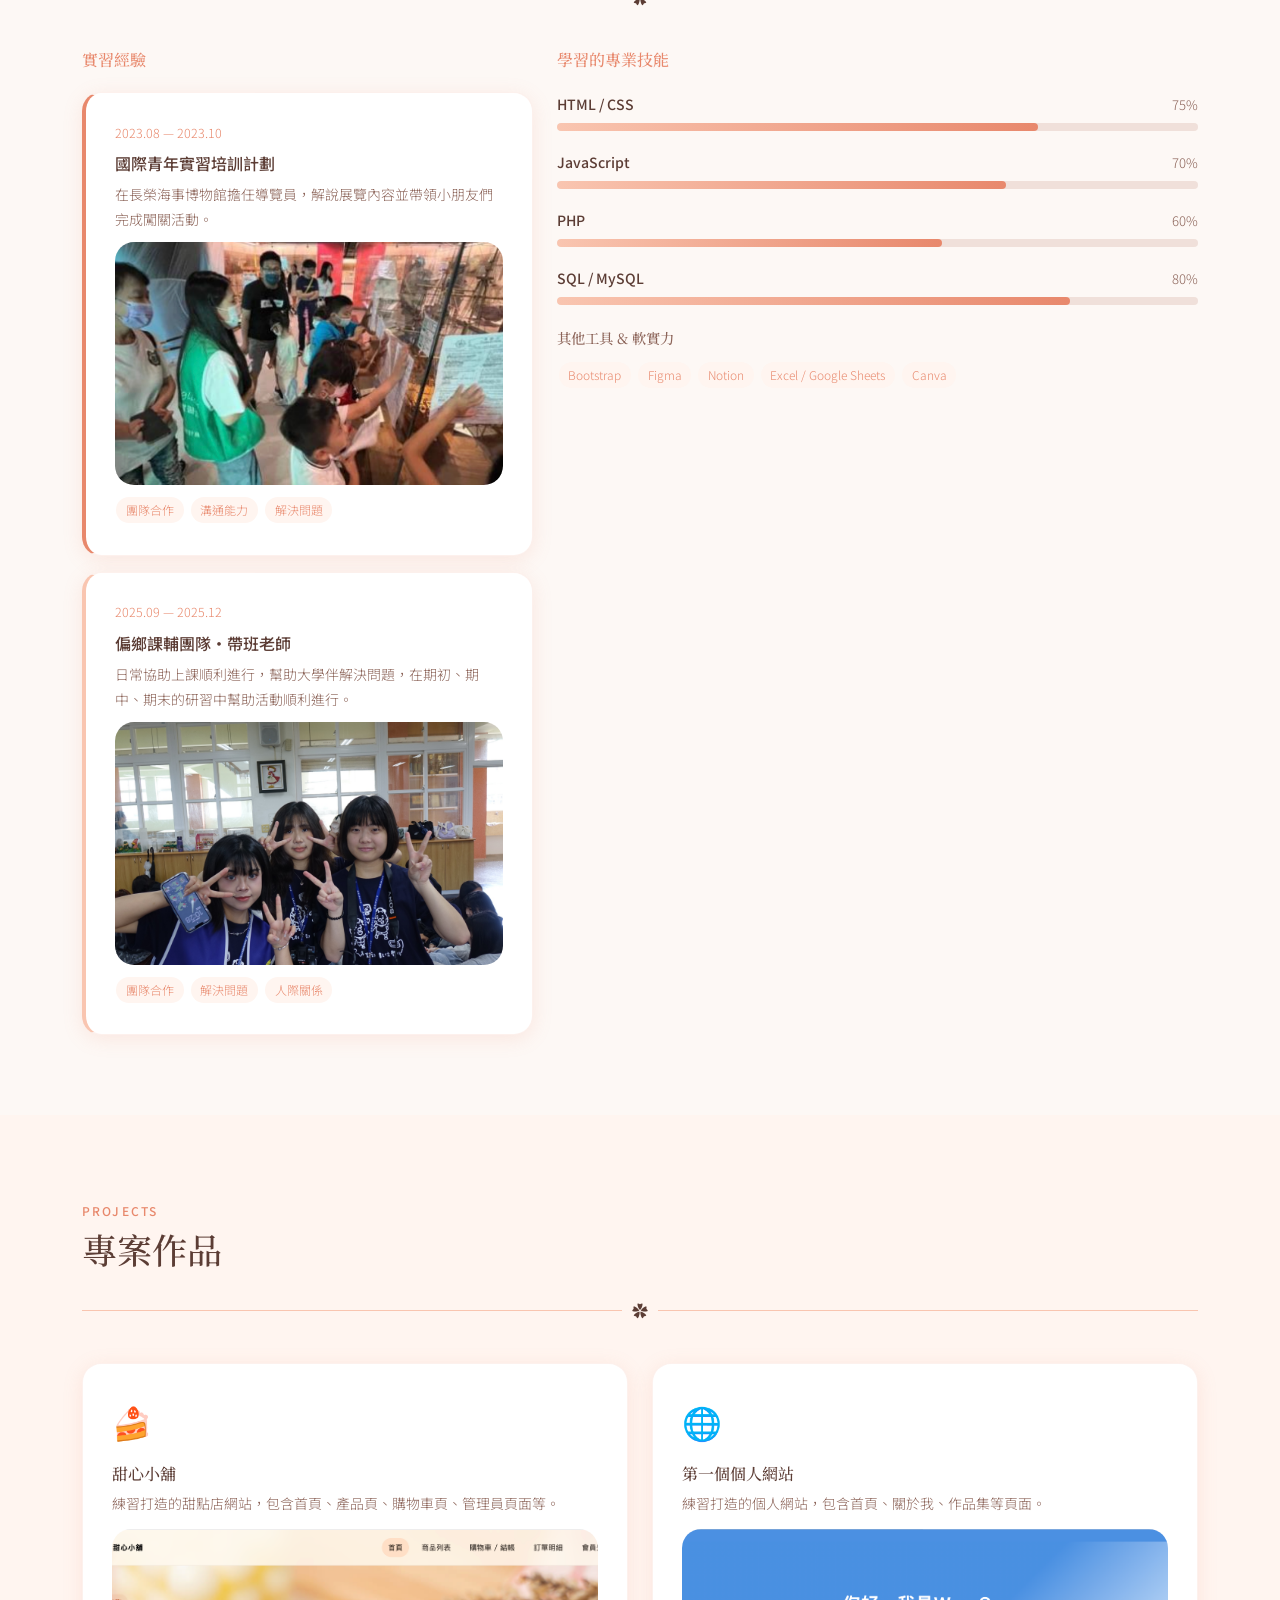
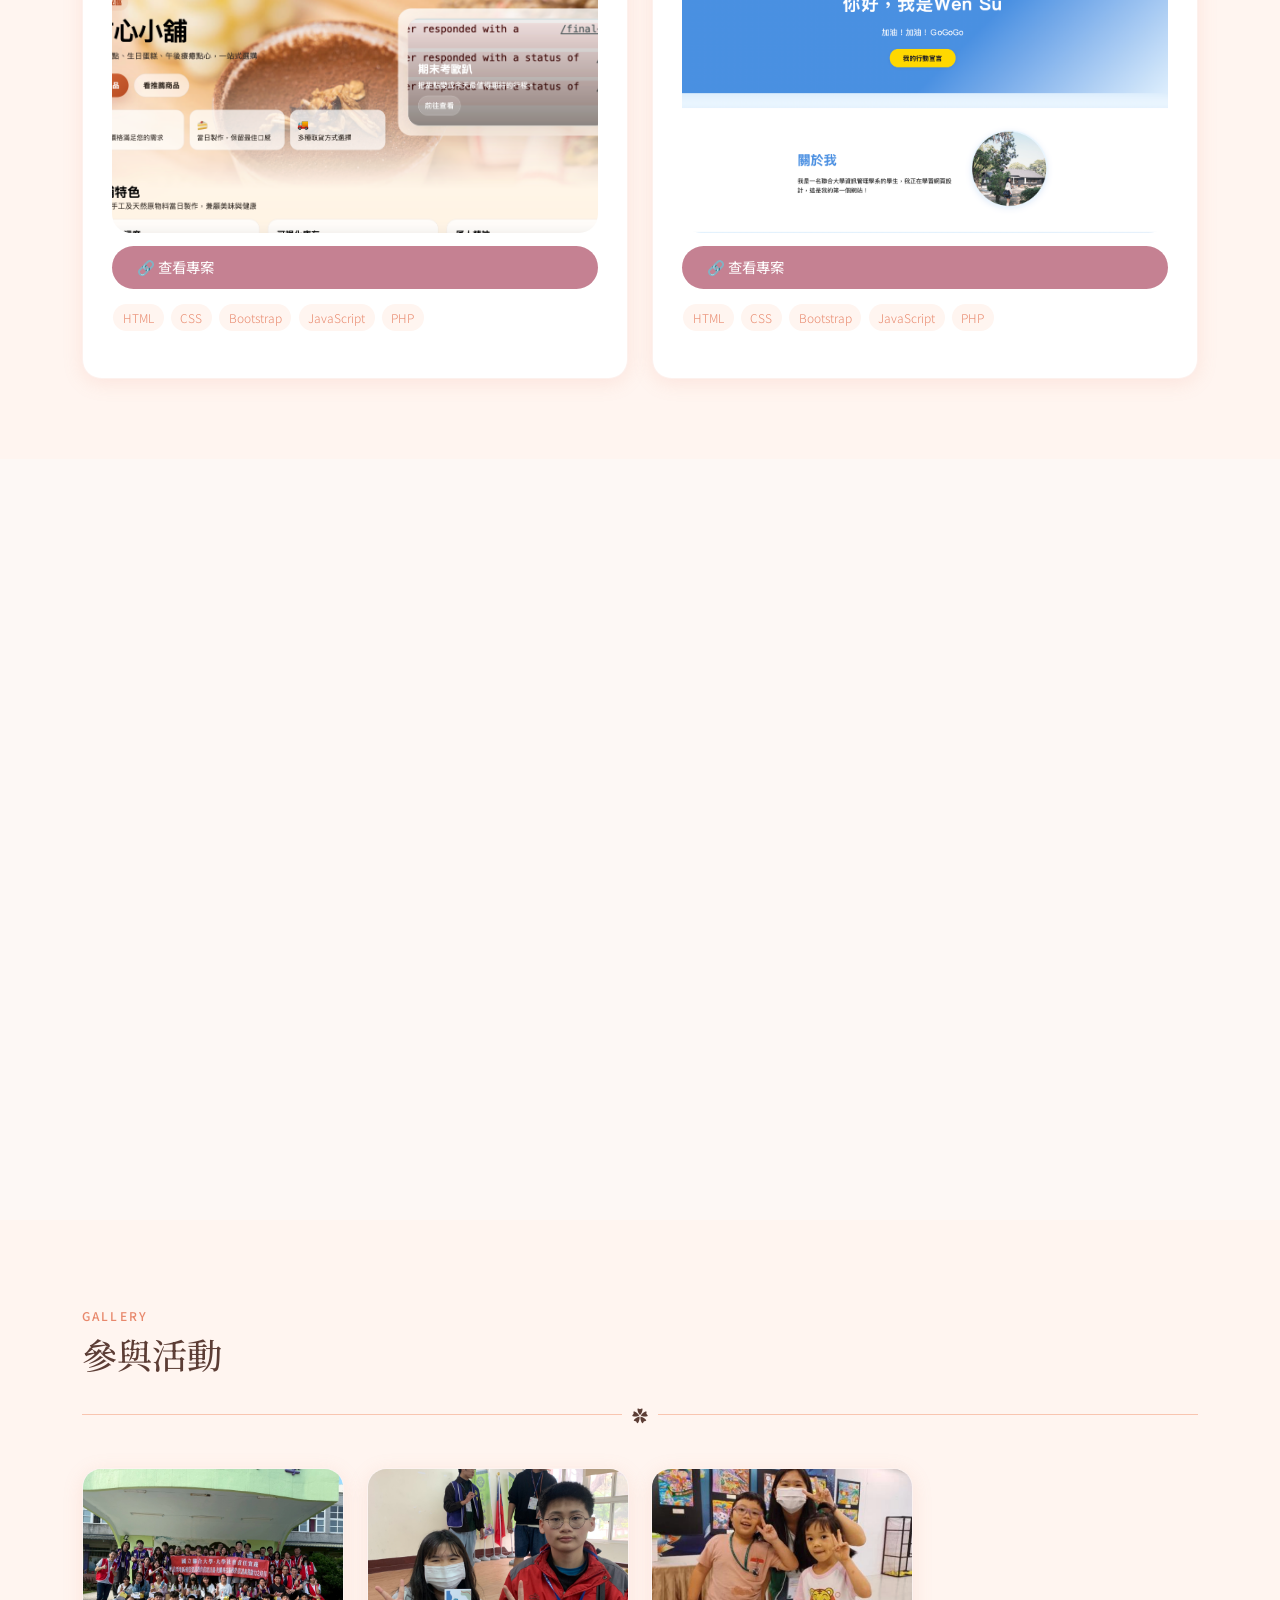
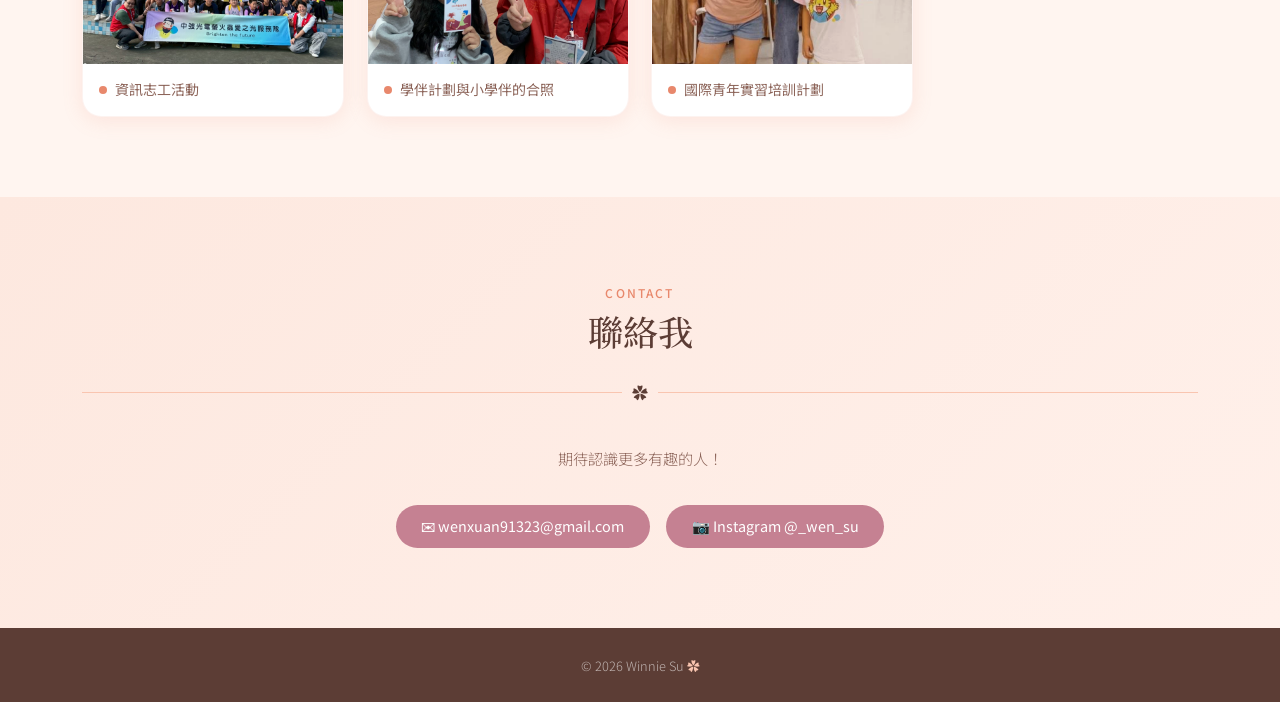
==== commit e45e7611: "把css 跟html 分開" ====
--- a/index.html
+++ b/index.html
@@ -8,327 +8,7 @@
 
   <link href="https://cdn.jsdelivr.net/npm/bootstrap@5.3.3/dist/css/bootstrap.min.css" rel="stylesheet" />
   <link href="https://fonts.googleapis.com/css2?family=Noto+Serif+TC:wght@400;700&family=Noto+Sans+TC:wght@300;400;500&display=swap" rel="stylesheet" />
-
-  <style>
-    :root {
-      --coral:      #E8886C;
-      --coral-lt:   #F9C5B0;
-      --coral-pale: #FFF5F0;
-      --coral-card: #F0E0DA;
-      --brown:      #5C3D35;
-      --brown-lt:   #8C6459;
-      --cream:      #FDF8F5;
-      --white:      #FFFFFF;
-      --radius:     1.2rem;
-      --shadow:     0 4px 20px rgba(232,136,108,.15);
-    }
-
-    * { box-sizing: border-box; }
-    html { scroll-behavior: smooth; }
-
-    body {
-      font-family: 'Noto Sans TC', sans-serif;
-      background: var(--cream);
-      color: var(--brown);
-      font-weight: 300;
-      line-height: 1.8;
-    }
-
-    h1,h2,h3,h4 { font-family: 'Noto Serif TC', serif; color: var(--brown); }
-    a { color: var(--coral); text-decoration: none; }
-    a:hover { color: var(--brown); }
-
-    /* ── Navbar ── */
-    .navbar {
-      background: rgba(253,248,245,.92);
-      backdrop-filter: blur(8px);
-      border-bottom: 1px solid var(--coral-lt);
-      padding: .75rem 0;
-    }
-    .navbar-brand {
-      font-family: 'Noto Serif TC', serif;
-      font-size: 1.1rem;
-      color: var(--coral) !important;
-      letter-spacing: .05em;
-    }
-    .nav-link {
-      color: var(--brown-lt) !important;
-      font-size: .9rem;
-      font-weight: 400;
-      padding: .25rem .8rem !important;
-      transition: color .2s;
-    }
-    .nav-link:hover { color: var(--coral) !important; }
-    .navbar-toggler { border-color: var(--coral-lt); }
-    .navbar-toggler-icon {
-      background-image: url("data:image/svg+xml,%3Csvg xmlns='http://www.w3.org/2000/svg' viewBox='0 0 30 30'%3E%3Cpath stroke='%23E8886C' stroke-width='2' d='M4 7h22M4 15h22M4 23h22'/%3E%3C/svg%3E");
-    }
-
-    /* ── Section ── */
-    section { padding: 80px 0; }
-    section:nth-of-type(even) { background: var(--coral-pale); }
-
-    .sec-label {
-      display: inline-block;
-      font-size: .75rem;
-      letter-spacing: .18em;
-      text-transform: uppercase;
-      color: var(--coral);
-      font-weight: 500;
-      margin-bottom: .4rem;
-    }
-    .sec-title {
-      font-size: clamp(1.6rem, 3vw, 2.2rem);
-      margin-bottom: 1.6rem;
-    }
-    .petal-divider {
-      display: flex;
-      align-items: center;
-      gap: .6rem;
-      margin-bottom: 2.4rem;
-    }
-    .petal-divider::before,
-    .petal-divider::after {
-      content: '';
-      flex: 1;
-      height: 1px;
-      background: var(--coral-lt);
-    }
-    .petal-divider span { font-size: 1rem; }
-
-    /* ── Hero ── */
-    #hero {
-      min-height: 100vh;
-      background: linear-gradient(135deg, #FFF0EA 0%, #FDE8DF 50%, #F9D5C8 100%);
-      display: flex;
-      align-items: center;
-      padding-top: 80px;
-      position: relative;
-      overflow: hidden;
-    }
-    .petal {
-      position: absolute;
-      border-radius: 50% 0 50% 0;
-      opacity: .18;
-      animation: float 6s ease-in-out infinite;
-      background: var(--coral);
-    }
-    .petal:nth-child(1) { width:60px;height:60px;top:12%;left:8%;animation-delay:0s; }
-    .petal:nth-child(2) { width:40px;height:40px;top:60%;left:5%;animation-delay:1.5s; }
-    .petal:nth-child(3) { width:80px;height:80px;top:25%;right:10%;animation-delay:3s; }
-    .petal:nth-child(4) { width:30px;height:30px;top:70%;right:15%;animation-delay:.8s; }
-    .petal:nth-child(5) { width:50px;height:50px;top:85%;left:40%;animation-delay:2s; }
-    @keyframes float {
-      0%,100% { transform: translateY(0) rotate(0deg); }
-      50%      { transform: translateY(-18px) rotate(8deg); }
-    }
-
-    .hero-avatar {
-      width: 220px; height: 220px;
-      border-radius: 50%;
-      object-fit: cover;
-      border: 5px solid var(--white);
-      box-shadow: 0 8px 32px rgba(232,136,108,.3);
-    }
-    .hero-name {
-      font-size: clamp(2rem, 5vw, 3rem);
-      font-weight: 700;
-      letter-spacing: .04em;
-      margin-bottom: .2rem;
-    }
-    .hero-sub {
-      color: var(--coral);
-      font-size: 1rem;
-      letter-spacing: .12em;
-      margin-bottom: 1.2rem;
-    }
-    .hero-bio {
-      font-size: .95rem;
-      color: var(--brown-lt);
-      max-width: 480px;
-      line-height: 1.9;
-    }
-    .btn-coral {
-      background: var(--coral);
-      color: #fff;
-      border: none;
-      border-radius: 2rem;
-      padding: .55rem 1.6rem;
-      font-size: .9rem;
-      font-family: 'Noto Sans TC', sans-serif;
-      font-weight: 400;
-      transition: background .2s, transform .15s;
-      display: inline-block;
-    }
-    .btn-coral:hover { background: var(--brown-lt); color: #fff; transform: translateY(-2px); }
-
-    /* ── Timeline ── */
-    .timeline { position: relative; padding-left: 2rem; }
-    .timeline::before {
-      content: '';
-      position: absolute;
-      left: .6rem; top: 0; bottom: 0;
-      width: 2px;
-      background: var(--coral-lt);
-    }
-    .tl-item { position: relative; margin-bottom: 2rem; }
-    .tl-item::before {
-      content: '✿';
-      position: absolute;
-      left: -2.15rem; top: .1rem;
-      color: var(--coral);
-      font-size: .85rem;
-    }
-    .tl-year { font-size: .78rem; letter-spacing: .1em; color: var(--coral); font-weight: 500; margin-bottom: .15rem; }
-    .tl-title { font-family: 'Noto Serif TC', serif; font-size: 1.05rem; margin-bottom: .3rem; }
-
-    /* ── Skills ── */
-    .skill-item { margin-bottom: 1.2rem; }
-    .skill-name {
-      font-size: .88rem;
-      font-weight: 500;
-      margin-bottom: .35rem;
-      display: flex;
-      justify-content: space-between;
-      align-items: baseline;
-      width: 100%;
-    }
-    .skill-name > span {
-      color: var(--brown-lt);
-      font-weight: 300;
-      font-size: .82rem;
-      flex-shrink: 0;
-      margin-left: .5rem;
-    }
-    .skill-bar {
-      width: 100%;
-      height: 8px;
-      background: var(--coral-card);
-      border-radius: 4px;
-      overflow: hidden;
-      display: block;
-    }
-    .skill-fill {
-      display: block;
-      height: 100%;
-      background: linear-gradient(90deg, var(--coral-lt), var(--coral));
-      border-radius: 4px;
-      transition: width 1s ease;
-    }
-
-    /* ── Cards ── */
-    .cute-card {
-      background: var(--white);
-      border-radius: var(--radius);
-      box-shadow: var(--shadow);
-      padding: 1.8rem;
-      border: 1px solid rgba(232,136,108,.12);
-      transition: transform .2s, box-shadow .2s;
-    }
-    .cute-card:hover { transform: translateY(-4px); box-shadow: 0 8px 32px rgba(232,136,108,.22); }
-
-    .card-icon { font-size: 2rem; margin-bottom: .8rem; display: block; }
-    .card-tag {
-      font-size: .75rem;
-      background: var(--coral-pale);
-      color: var(--coral);
-      border-radius: 1rem;
-      padding: .15rem .6rem;
-      display: inline-block;
-      margin: .15rem .1rem;
-    }
-
-    /* ── Awards ── */
-    .award-item {
-      display: flex;
-      gap: 1rem;
-      align-items: flex-start;
-      padding: 1.2rem 1.4rem;
-      background: var(--white);
-      border-radius: var(--radius);
-      border-left: 4px solid var(--coral);
-      box-shadow: var(--shadow);
-      margin-bottom: 1rem;
-      height: 100%;
-    }
-    .award-icon { font-size: 1.5rem; flex-shrink: 0; }
-    .award-name { font-weight: 500; margin-bottom: .2rem; }
-    .award-detail { font-size: .85rem; color: var(--brown-lt); }
-
-    /* ── Gallery ── */
-    .photo-grid {
-      display: grid;
-      grid-template-columns: repeat(auto-fill, minmax(260px, 1fr));
-      gap: 1.4rem;
-    }
-    .photo-card {
-      background: var(--white);
-      border-radius: var(--radius);
-      overflow: hidden;
-      box-shadow: var(--shadow);
-      border: 1px solid rgba(232,136,108,.1);
-      transition: transform .25s, box-shadow .25s;
-    }
-    .photo-card:hover { transform: translateY(-4px); box-shadow: 0 8px 28px rgba(232,136,108,.22); }
-    .photo-card img {
-      width: 100%;
-      aspect-ratio: 4 / 3;
-      object-fit: cover;
-      display: block;
-    }
-    .photo-card-body {
-      padding: .85rem 1rem;
-      display: flex;
-      align-items: center;
-      gap: .5rem;
-    }
-    .photo-card-body .photo-dot {
-      width: 8px; height: 8px;
-      border-radius: 50%;
-      background: var(--coral);
-      flex-shrink: 0;
-    }
-    .photo-card-body p {
-      margin: 0;
-      font-size: .875rem;
-      color: var(--brown-lt);
-      font-weight: 400;
-    }
-
-    /* ── Contact ── */
-    #contact {
-      background: linear-gradient(135deg, #FDE8DF 0%, #FFF0EA 100%);
-      text-align: center;
-    }
-
-    /* ── Footer ── */
-    footer {
-      background: var(--brown);
-      color: rgba(255,255,255,.6);
-      text-align: center;
-      font-size: .8rem;
-      padding: 1.6rem 0;
-    }
-    footer span { color: var(--coral-lt); }
-
-    /* ── RWD ── */
-    @media (max-width: 768px) {
-      section { padding: 56px 0; }
-      #hero { padding-top: 100px; text-align: center; }
-      .hero-bio { margin: 0 auto; }
-      .hero-avatar { margin: 0 auto 1.5rem; }
-      .photo-grid { grid-template-columns: repeat(auto-fill, minmax(200px, 1fr)); gap: 1rem; }
-    }
-    @media (max-width: 576px) {
-      .hero-avatar { width: 160px; height: 160px; }
-      .hero-name { font-size: 1.8rem; }
-      .photo-grid { grid-template-columns: 1fr 1fr; }
-    }
-
-    /* ── Reveal ── */
-    .reveal { opacity: 0; transform: translateY(24px); transition: opacity .6s ease, transform .6s ease; }
-    .reveal.visible { opacity: 1; transform: none; }
-  </style>
+  <link rel="stylesheet" href="style.css" />
 </head>
 
 <body>
@@ -630,18 +310,26 @@
 
 <script src="https://cdn.jsdelivr.net/npm/bootstrap@5.3.3/dist/js/bootstrap.bundle.min.js"></script>
 <script>
+  //1. 抓取網頁中所有加上 .reveal 類別的 HTML 元素
   const reveals = document.querySelectorAll('.reveal');
+  //2. 建立一個 IntersectionObserver 物件，當元素進入視窗時觸發回呼函式
   const observer = new IntersectionObserver((entries) => {
+    // 如果被觀測的元素進入了瀏覽器可見視窗內
+    // 幫它加上 .visible 類別，並停止觀測它
     entries.forEach(e => {
       if (e.isIntersecting) { e.target.classList.add('visible'); observer.unobserve(e.target); }
     });
-  }, { threshold: 0.1 });
+  }, { threshold: 0.1 }); // 代表元素露出 10% 就觸發
+  // 把前面抓到的所有 .reveal 元素，逐一送進觀測器開始監聽
   reveals.forEach(el => observer.observe(el));
-
+  // 1. 抓取網頁中所有的導覽列超連結（.nav-link）
   document.querySelectorAll('.nav-link').forEach(link => {
+    // 2. 幫每一個超連結綁定「點擊事件」
     link.addEventListener('click', () => {
+      // 3. 抓取手機版展開的選單容器（#navMenu）
       const nav = document.getElementById('navMenu');
-      if (nav.classList.contains('show')) nav.classList.remove('show');
+      // 4. 檢查如果選單目前是「展開狀態」（含有 Bootstrap 的 .show 類別）
+      if (nav.classList.contains('show')) nav.classList.remove('show');// 就立刻移除 .show 類別，把選單收起來
     });
   });
 </script>
--- a/style.css
+++ b/style.css
@@ -0,0 +1,508 @@
+:root {
+    --coral: #E8886C;
+    --coral-lt: #F9C5B0;
+    --coral-pale: #FFF5F0;
+    --coral-card: #F0E0DA;
+    --brown: #5C3D35;
+    --brown-lt: #8C6459;
+    --cream: #FDF8F5;
+    --white: #FFFFFF;
+    --radius: 1.2rem;
+    --shadow: 0 4px 20px rgba(232, 136, 108, .15);
+}
+
+* {
+    box-sizing: border-box;
+}
+
+html {
+    scroll-behavior: smooth;
+}
+
+body {
+    font-family: 'Noto Sans TC', sans-serif;
+    background: var(--cream);
+    color: var(--brown);
+    font-weight: 300;
+    line-height: 1.8;
+}
+
+h1,
+h2,
+h3,
+h4 {
+    font-family: 'Noto Serif TC', serif;
+    color: var(--brown);
+}
+
+a {
+    color: var(--coral);
+    text-decoration: none;
+}
+
+a:hover {
+    color: var(--brown);
+}
+
+/* ── Navbar ── */
+.navbar {
+    background: rgba(253, 248, 245, .92);
+    backdrop-filter: blur(8px);
+    border-bottom: 1px solid var(--coral-lt);
+    padding: .75rem 0;
+}
+
+.navbar-brand {
+    font-family: 'Noto Serif TC', serif;
+    font-size: 1.1rem;
+    color: var(--coral) !important;
+    letter-spacing: .05em;
+}
+
+.nav-link {
+    color: var(--brown-lt) !important;
+    font-size: .9rem;
+    font-weight: 400;
+    padding: .25rem .8rem !important;
+    transition: color .2s;
+}
+
+.nav-link:hover {
+    color: var(--coral) !important;
+}
+
+.navbar-toggler {
+    border-color: var(--coral-lt);
+}
+
+.navbar-toggler-icon {
+    background-image: url("data:image/svg+xml,%3Csvg xmlns='http://www.w3.org/2000/svg' viewBox='0 0 30 30'%3E%3Cpath stroke='%23E8886C' stroke-width='2' d='M4 7h22M4 15h22M4 23h22'/%3E%3C/svg%3E");
+}
+
+/* ── Section ── */
+section {
+    padding: 80px 0;
+}
+
+section:nth-of-type(even) {
+    background: var(--coral-pale);
+}
+
+.sec-label {
+    display: inline-block;
+    font-size: .75rem;
+    letter-spacing: .18em;
+    text-transform: uppercase;
+    color: var(--coral);
+    font-weight: 500;
+    margin-bottom: .4rem;
+}
+
+.sec-title {
+    font-size: clamp(1.6rem, 3vw, 2.2rem);
+    margin-bottom: 1.6rem;
+}
+
+.petal-divider {
+    display: flex;
+    align-items: center;
+    gap: .6rem;
+    margin-bottom: 2.4rem;
+}
+
+.petal-divider::before,
+.petal-divider::after {
+    content: '';
+    flex: 1;
+    height: 1px;
+    background: var(--coral-lt);
+}
+
+.petal-divider span {
+    font-size: 1rem;
+}
+
+/* ── Hero ── */
+#hero {
+    min-height: 100vh;
+    background: linear-gradient(135deg, #FFF0EA 0%, #FDE8DF 50%, #F9D5C8 100%);
+    display: flex;
+    align-items: center;
+    padding-top: 80px;
+    position: relative;
+    overflow: hidden;
+}
+
+.petal {
+    position: absolute;
+    border-radius: 50% 0 50% 0;
+    opacity: .18;
+    animation: float 6s ease-in-out infinite;
+    background: var(--coral);
+}
+
+.petal:nth-child(1) {
+    width: 60px;
+    height: 60px;
+    top: 12%;
+    left: 8%;
+    animation-delay: 0s;
+}
+
+.petal:nth-child(2) {
+    width: 40px;
+    height: 40px;
+    top: 60%;
+    left: 5%;
+    animation-delay: 1.5s;
+}
+
+.petal:nth-child(3) {
+    width: 80px;
+    height: 80px;
+    top: 25%;
+    right: 10%;
+    animation-delay: 3s;
+}
+
+.petal:nth-child(4) {
+    width: 30px;
+    height: 30px;
+    top: 70%;
+    right: 15%;
+    animation-delay: .8s;
+}
+
+.petal:nth-child(5) {
+    width: 50px;
+    height: 50px;
+    top: 85%;
+    left: 40%;
+    animation-delay: 2s;
+}
+
+@keyframes float {
+
+    0%,
+    100% {
+        transform: translateY(0) rotate(0deg);
+    }
+
+    50% {
+        transform: translateY(-18px) rotate(8deg);
+    }
+}
+
+.hero-avatar {
+    width: 220px;
+    height: 220px;
+    border-radius: 50%;
+    object-fit: cover;
+    border: 5px solid var(--white);
+    box-shadow: 0 8px 32px rgba(232, 136, 108, .3);
+}
+
+.hero-name {
+    font-size: clamp(2rem, 5vw, 3rem);
+    font-weight: 700;
+    letter-spacing: .04em;
+    margin-bottom: .2rem;
+}
+
+.hero-sub {
+    color: var(--coral);
+    font-size: 1rem;
+    letter-spacing: .12em;
+    margin-bottom: 1.2rem;
+}
+
+.hero-bio {
+    font-size: .95rem;
+    color: var(--brown-lt);
+    max-width: 480px;
+    line-height: 1.9;
+}
+
+.btn-coral {
+    background: var(--coral);
+    color: #fff;
+    border: none;
+    border-radius: 2rem;
+    padding: .55rem 1.6rem;
+    font-size: .9rem;
+    font-family: 'Noto Sans TC', sans-serif;
+    font-weight: 400;
+    transition: background .2s, transform .15s;
+    display: inline-block;
+}
+
+.btn-coral:hover {
+    background: var(--brown-lt);
+    color: #fff;
+    transform: translateY(-2px);
+}
+
+/* ── Timeline ── */
+.timeline {
+    position: relative;
+    padding-left: 2rem;
+}
+
+.timeline::before {
+    content: '';
+    position: absolute;
+    left: .6rem;
+    top: 0;
+    bottom: 0;
+    width: 2px;
+    background: var(--coral-lt);
+}
+
+.tl-item {
+    position: relative;
+    margin-bottom: 2rem;
+}
+
+.tl-item::before {
+    content: '✿';
+    position: absolute;
+    left: -2.15rem;
+    top: .1rem;
+    color: var(--coral);
+    font-size: .85rem;
+}
+
+.tl-year {
+    font-size: .78rem;
+    letter-spacing: .1em;
+    color: var(--coral);
+    font-weight: 500;
+    margin-bottom: .15rem;
+}
+
+.tl-title {
+    font-family: 'Noto Serif TC', serif;
+    font-size: 1.05rem;
+    margin-bottom: .3rem;
+}
+
+/* ── Skills ── */
+.skill-item {
+    margin-bottom: 1.2rem;
+}
+
+.skill-name {
+    font-size: .88rem;
+    font-weight: 500;
+    margin-bottom: .35rem;
+    display: flex;
+    justify-content: space-between;
+    align-items: baseline;
+    width: 100%;
+}
+
+.skill-name>span {
+    color: var(--brown-lt);
+    font-weight: 300;
+    font-size: .82rem;
+    flex-shrink: 0;
+    margin-left: .5rem;
+}
+
+.skill-bar {
+    width: 100%;
+    height: 8px;
+    background: var(--coral-card);
+    border-radius: 4px;
+    overflow: hidden;
+    display: block;
+}
+
+.skill-fill {
+    display: block;
+    height: 100%;
+    background: linear-gradient(90deg, var(--coral-lt), var(--coral));
+    border-radius: 4px;
+    transition: width 1s ease;
+}
+
+/* ── Cards ── */
+.cute-card {
+    background: var(--white);
+    border-radius: var(--radius);
+    box-shadow: var(--shadow);
+    padding: 1.8rem;
+    border: 1px solid rgba(232, 136, 108, .12);
+    transition: transform .2s, box-shadow .2s;
+}
+
+.cute-card:hover {
+    transform: translateY(-4px);
+    box-shadow: 0 8px 32px rgba(232, 136, 108, .22);
+}
+
+.card-icon {
+    font-size: 2rem;
+    margin-bottom: .8rem;
+    display: block;
+}
+
+.card-tag {
+    font-size: .75rem;
+    background: var(--coral-pale);
+    color: var(--coral);
+    border-radius: 1rem;
+    padding: .15rem .6rem;
+    display: inline-block;
+    margin: .15rem .1rem;
+}
+
+/* ── Awards ── */
+.award-item {
+    display: flex;
+    gap: 1rem;
+    align-items: flex-start;
+    padding: 1.2rem 1.4rem;
+    background: var(--white);
+    border-radius: var(--radius);
+    border-left: 4px solid var(--coral);
+    box-shadow: var(--shadow);
+    margin-bottom: 1rem;
+    height: 100%;
+}
+
+.award-icon {
+    font-size: 1.5rem;
+    flex-shrink: 0;
+}
+
+.award-name {
+    font-weight: 500;
+    margin-bottom: .2rem;
+}
+
+.award-detail {
+    font-size: .85rem;
+    color: var(--brown-lt);
+}
+
+/* ── Gallery ── */
+.photo-grid {
+    display: grid;
+    grid-template-columns: repeat(auto-fill, minmax(260px, 1fr));
+    gap: 1.4rem;
+}
+
+.photo-card {
+    background: var(--white);
+    border-radius: var(--radius);
+    overflow: hidden;
+    box-shadow: var(--shadow);
+    border: 1px solid rgba(232, 136, 108, .1);
+    transition: transform .25s, box-shadow .25s;
+}
+
+.photo-card:hover {
+    transform: translateY(-4px);
+    box-shadow: 0 8px 28px rgba(232, 136, 108, .22);
+}
+
+.photo-card img {
+    width: 100%;
+    aspect-ratio: 4 / 3;
+    object-fit: cover;
+    display: block;
+}
+
+.photo-card-body {
+    padding: .85rem 1rem;
+    display: flex;
+    align-items: center;
+    gap: .5rem;
+}
+
+.photo-card-body .photo-dot {
+    width: 8px;
+    height: 8px;
+    border-radius: 50%;
+    background: var(--coral);
+    flex-shrink: 0;
+}
+
+.photo-card-body p {
+    margin: 0;
+    font-size: .875rem;
+    color: var(--brown-lt);
+    font-weight: 400;
+}
+
+/* ── Contact ── */
+#contact {
+    background: linear-gradient(135deg, #FDE8DF 0%, #FFF0EA 100%);
+    text-align: center;
+}
+
+/* ── Footer ── */
+footer {
+    background: var(--brown);
+    color: rgba(255, 255, 255, .6);
+    text-align: center;
+    font-size: .8rem;
+    padding: 1.6rem 0;
+}
+
+footer span {
+    color: var(--coral-lt);
+}
+
+/* ── RWD ── */
+@media (max-width: 768px) {
+    section {
+        padding: 56px 0;
+    }
+
+    #hero {
+        padding-top: 100px;
+        text-align: center;
+    }
+
+    .hero-bio {
+        margin: 0 auto;
+    }
+
+    .hero-avatar {
+        margin: 0 auto 1.5rem;
+    }
+
+    .photo-grid {
+        grid-template-columns: repeat(auto-fill, minmax(200px, 1fr));
+        gap: 1rem;
+    }
+}
+
+@media (max-width: 576px) {
+    .hero-avatar {
+        width: 160px;
+        height: 160px;
+    }
+
+    .hero-name {
+        font-size: 1.8rem;
+    }
+
+    .photo-grid {
+        grid-template-columns: 1fr 1fr;
+    }
+}
+
+/* ── Reveal ── */
+.reveal {
+    opacity: 0;
+    transform: translateY(24px);
+    transition: opacity .6s ease, transform .6s ease;
+}
+
+.reveal.visible {
+    opacity: 1;
+    transform: none;
+}
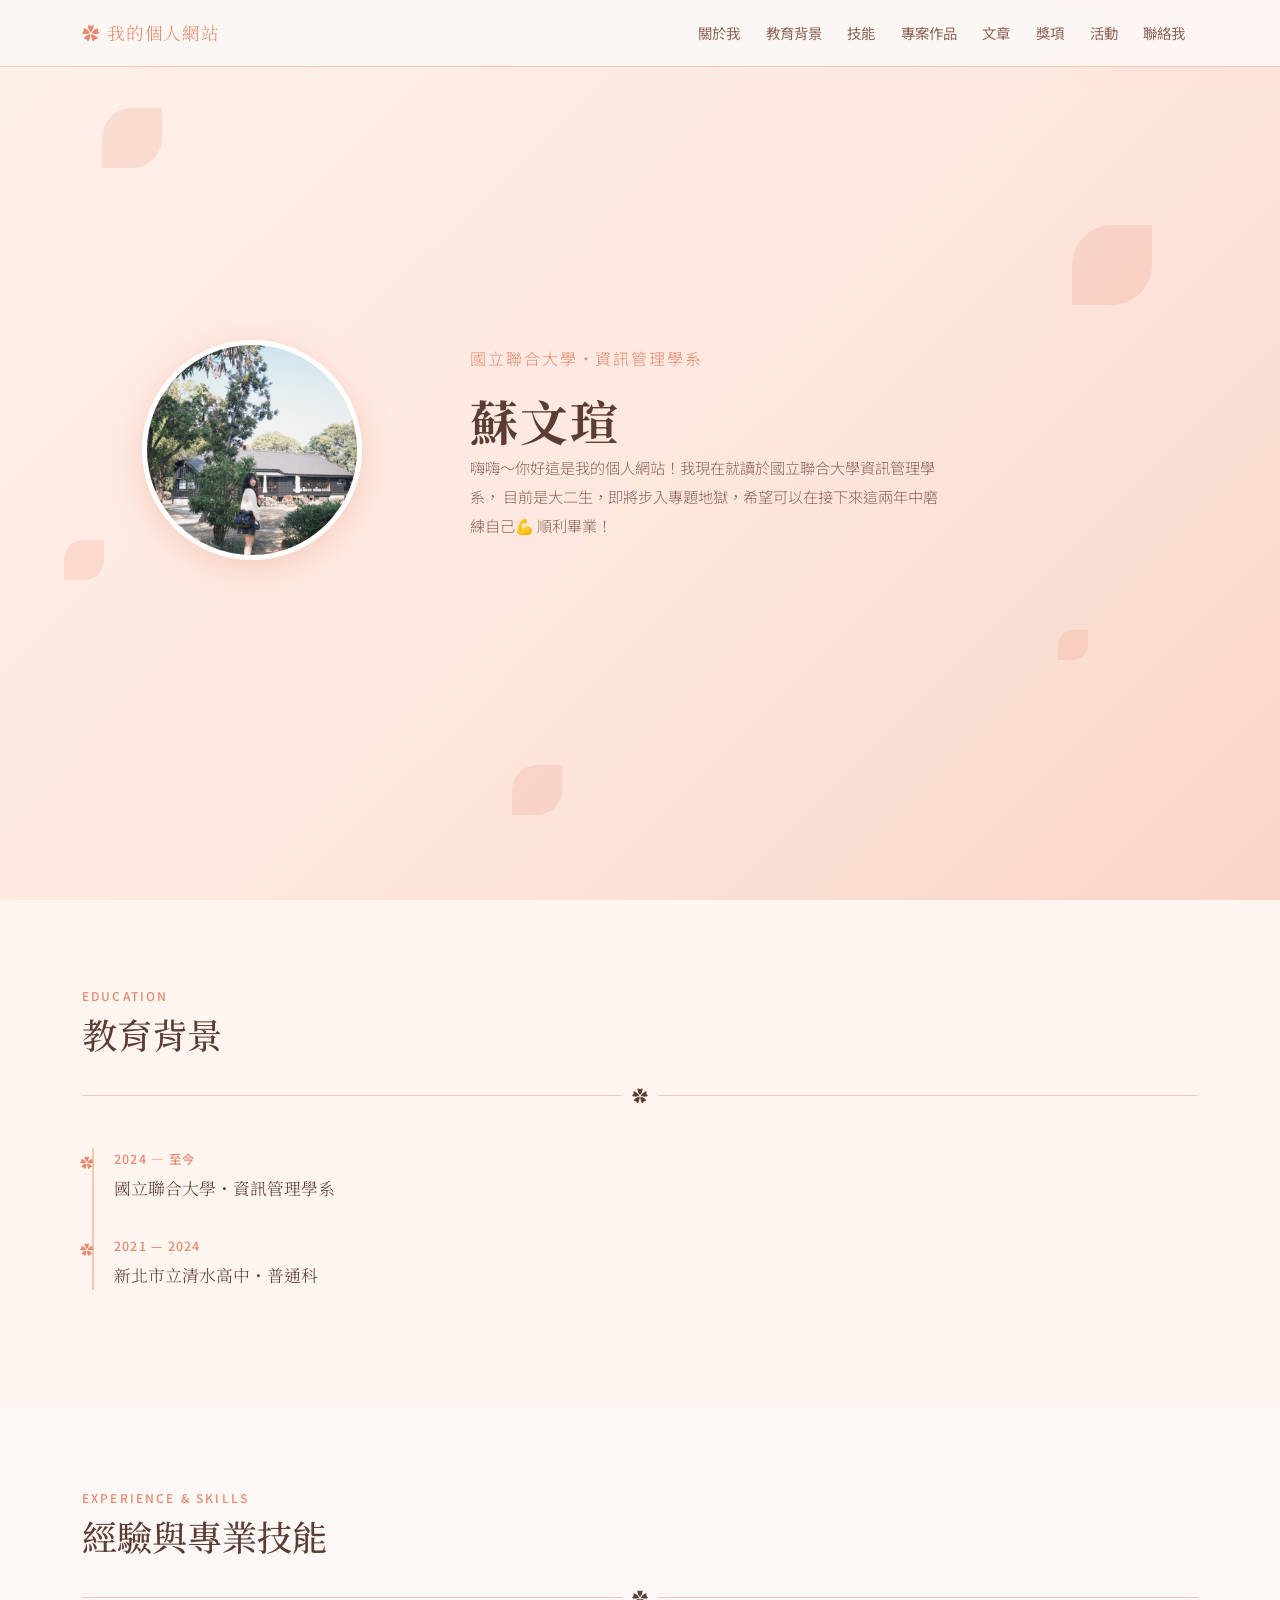
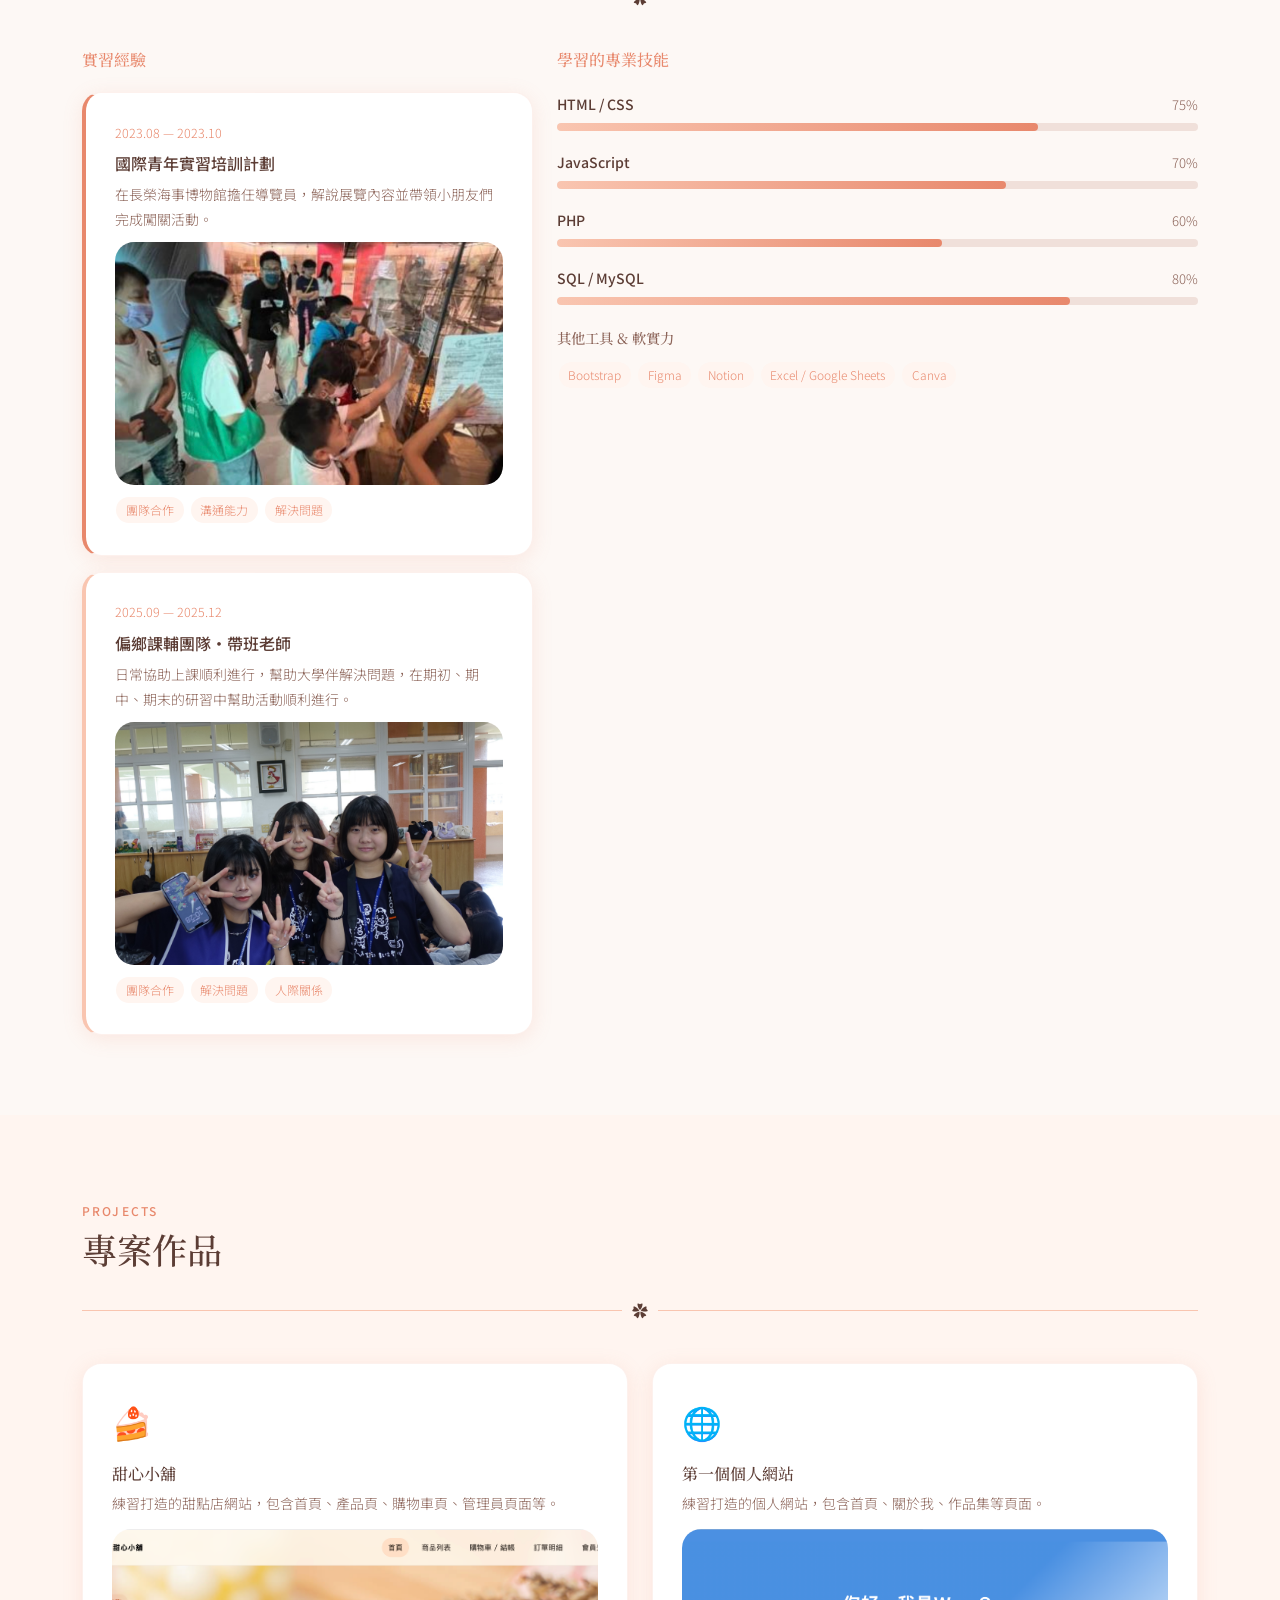
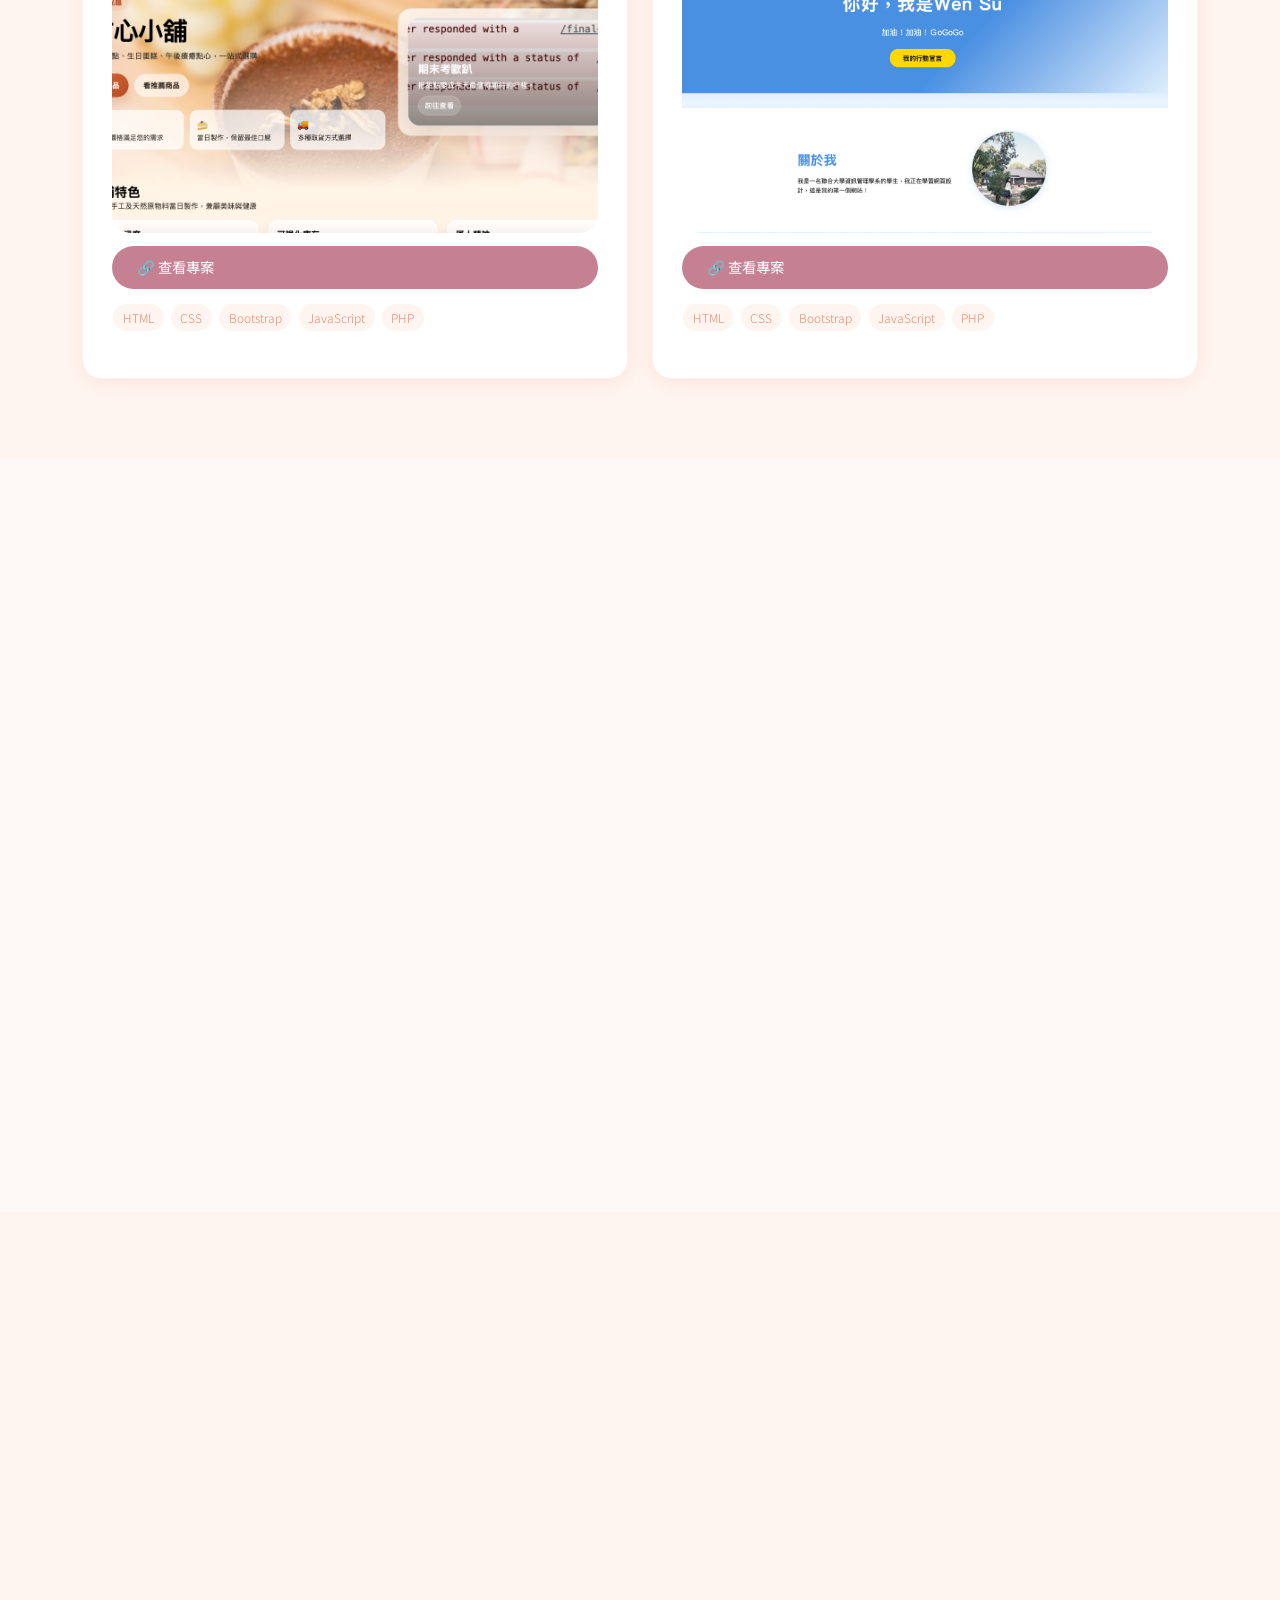
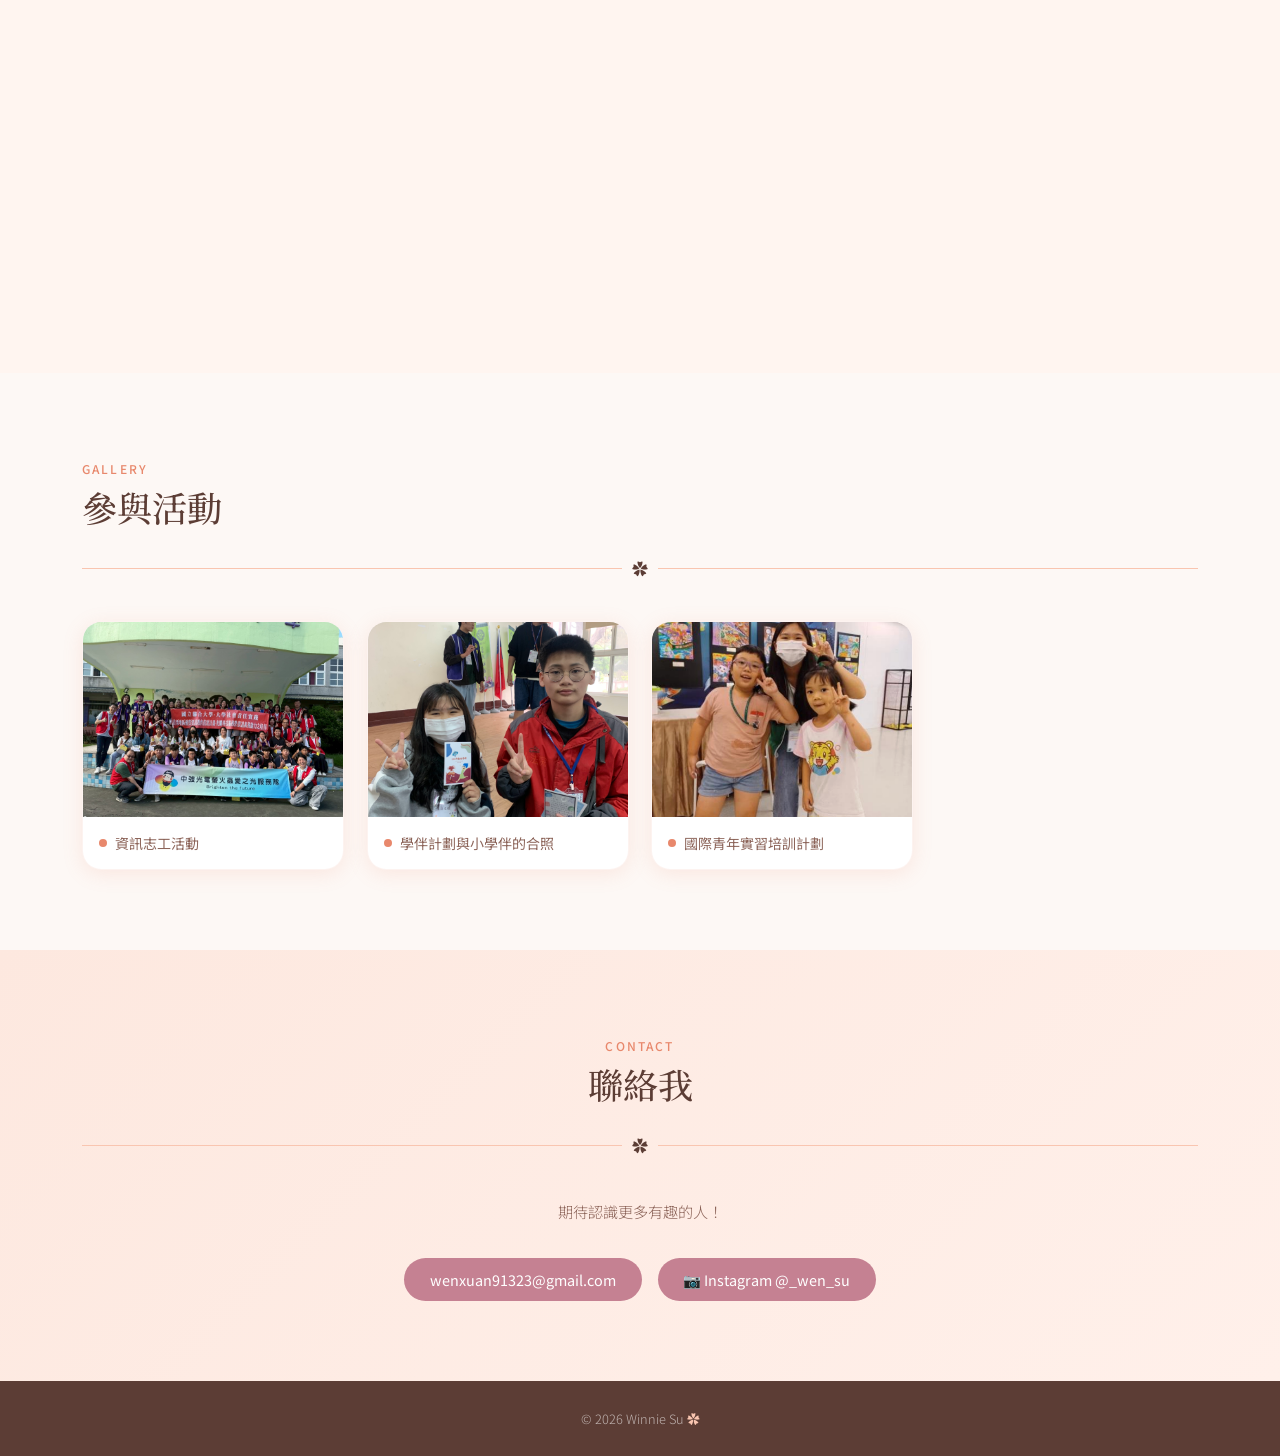
==== commit fd890677: "新增artical" ====
--- a/index.html
+++ b/index.html
@@ -10,7 +10,6 @@
   <link href="https://fonts.googleapis.com/css2?family=Noto+Serif+TC:wght@400;700&family=Noto+Sans+TC:wght@300;400;500&display=swap" rel="stylesheet" />
   <link rel="stylesheet" href="style.css" />
 </head>
-
 <body>
 
 <!-- Navbar -->
@@ -26,6 +25,7 @@
         <li class="nav-item"><a class="nav-link" href="#education">教育背景</a></li>
         <li class="nav-item"><a class="nav-link" href="#skills">技能</a></li>
         <li class="nav-item"><a class="nav-link" href="#projects">專案作品</a></li>
+        <li class="nav-item"><a class="nav-link" href="#artical">文章</a></li>
         <li class="nav-item"><a class="nav-link" href="#awards">獎項</a></li>
         <li class="nav-item"><a class="nav-link" href="#gallery">活動</a></li>
         <li class="nav-item"><a class="nav-link" href="#contact">聯絡我</a></li>
@@ -206,6 +206,29 @@
     </div>
   </div>
 </section>
+<!---->
+<section id="artical">
+  <div class="container">
+    <div class="reveal">
+      <p class="sec-label">Articles</p>
+      <h2 class="sec-title">文章</h2>
+      <div class="petal-divider"><span>✿</span></div>
+    </div>
+    <div class="row g-4">
+      <div class="col-md-6 reveal">
+        <div class="cute-card d-flex flex-column h-100">
+          <h5 style="font-family:'Noto Serif TC',serif;font-size:1rem;margin-bottom:.5rem;">我的學習心得</h5>
+          <p style="font-size:.87rem;color:var(--brown-lt);margin-bottom:.8rem;">
+            身為社會組出身的學生，我在選填志願時，並不傾向純文學領域，因此優先排除了歷史、哲學與法律等科系，轉而考慮商管相關領域。起初，我的目標是就讀企業管理系，但在進一步思考後，我希望所學能兼具實務技能與專業性，因此最終選擇了資訊管理系。
+在就讀聯大資管系的這兩年中，我接觸了多項資訊技術相關課程，例如程式設計、資料處理與系統應用等。這些課程對我而言具有一定挑戰性，尤其在邏輯思考與程式設計能力方面，需要投入比以往更多的時間與心力。老實說，學習過程並不輕鬆，甚至一度感到壓力與挫折。
+然而，也正是在這樣的過程中，我逐漸培養了解決問題的能力與耐心，並對資訊科技在商業領域的應用有了更深入的理解。此外，良好的同儕學習環境也成為我持續前進的重要支持。在與同學互相討論、共同完成作業的過程中，不僅提升了學習效率，也讓這段求學歷程更加充實。
+整體而言，資管系不僅讓我學習到跨領域的知識，也讓我體會到結合管理與科技的重要性。未來，我希望能持續精進自身專業能力，並將所學應用於實務，提升自身在職場上的競爭力。
+          </p>
+        </div>
+      </div>
+    </div>
+  </div>
+</section>
 
 <!-- 獲獎榮譽 -->
 <section id="awards">
@@ -292,7 +315,8 @@
     </div>
     <div class="row justify-content-center g-3 reveal">
       <div class="col-auto">
-        <a href="mailto:wenxuan91323@gmail.com" class="btn-coral" style="background-color:#c58192;">✉ wenxuan91323@gmail.com</a>
+        <!-- mailto 連結：點擊會開啟使用者預設的郵件軟體 -->
+        <a href="mailto:wenxuan91323@gmail.com" class="btn-coral" style="background-color:#c58192;">wenxuan91323@gmail.com</a>
       </div>
       <div class="col-auto">
         <a href="https://www.instagram.com/_wen_su/" target="_blank" class="btn-coral" style="background:#c58192;">
@@ -310,9 +334,7 @@
 
 <script src="https://cdn.jsdelivr.net/npm/bootstrap@5.3.3/dist/js/bootstrap.bundle.min.js"></script>
 <script>
-  //1. 抓取網頁中所有加上 .reveal 類別的 HTML 元素
   const reveals = document.querySelectorAll('.reveal');
-  //2. 建立一個 IntersectionObserver 物件，當元素進入視窗時觸發回呼函式
   const observer = new IntersectionObserver((entries) => {
     // 如果被觀測的元素進入了瀏覽器可見視窗內
     // 幫它加上 .visible 類別，並停止觀測它
@@ -320,16 +342,12 @@
       if (e.isIntersecting) { e.target.classList.add('visible'); observer.unobserve(e.target); }
     });
   }, { threshold: 0.1 }); // 代表元素露出 10% 就觸發
-  // 把前面抓到的所有 .reveal 元素，逐一送進觀測器開始監聽
   reveals.forEach(el => observer.observe(el));
-  // 1. 抓取網頁中所有的導覽列超連結（.nav-link）
+
   document.querySelectorAll('.nav-link').forEach(link => {
-    // 2. 幫每一個超連結綁定「點擊事件」
     link.addEventListener('click', () => {
-      // 3. 抓取手機版展開的選單容器（#navMenu）
       const nav = document.getElementById('navMenu');
-      // 4. 檢查如果選單目前是「展開狀態」（含有 Bootstrap 的 .show 類別）
-      if (nav.classList.contains('show')) nav.classList.remove('show');// 就立刻移除 .show 類別，把選單收起來
+      if (nav.classList.contains('show')) nav.classList.remove('show');
     });
   });
 </script>
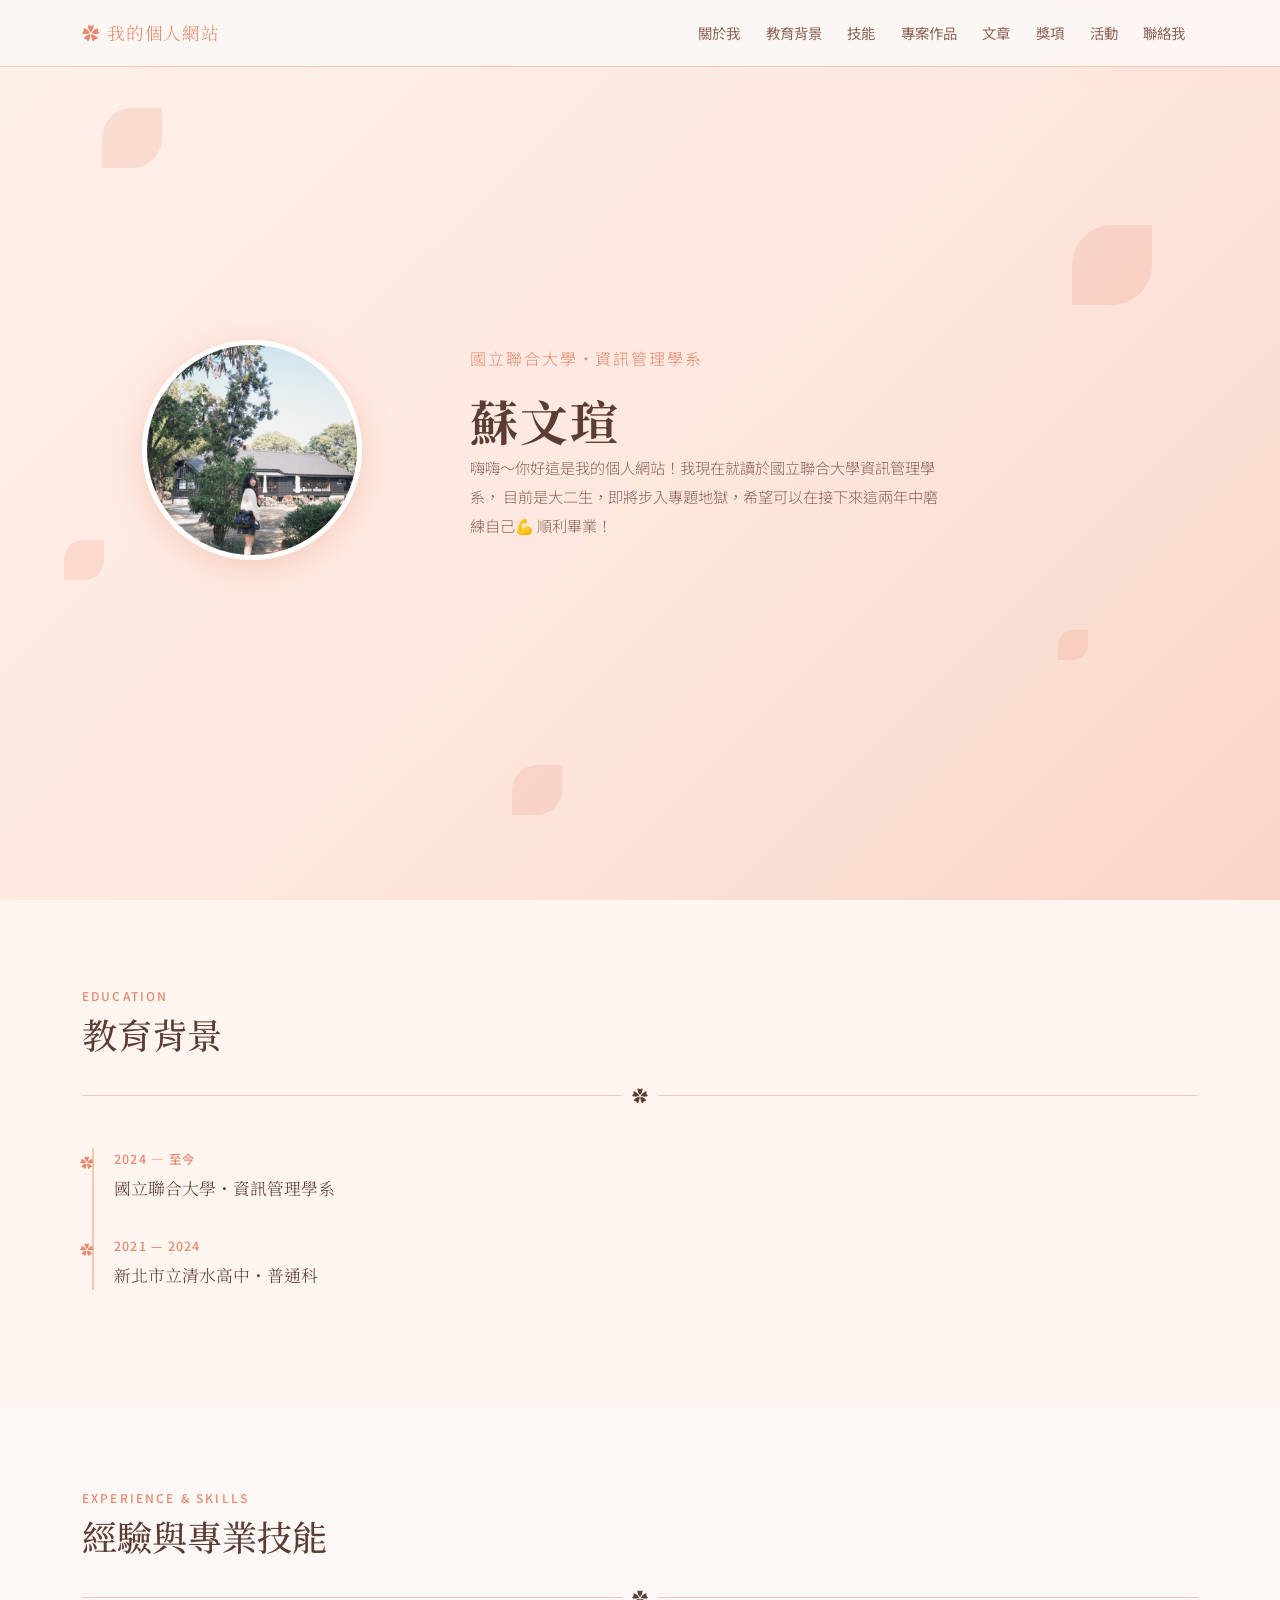
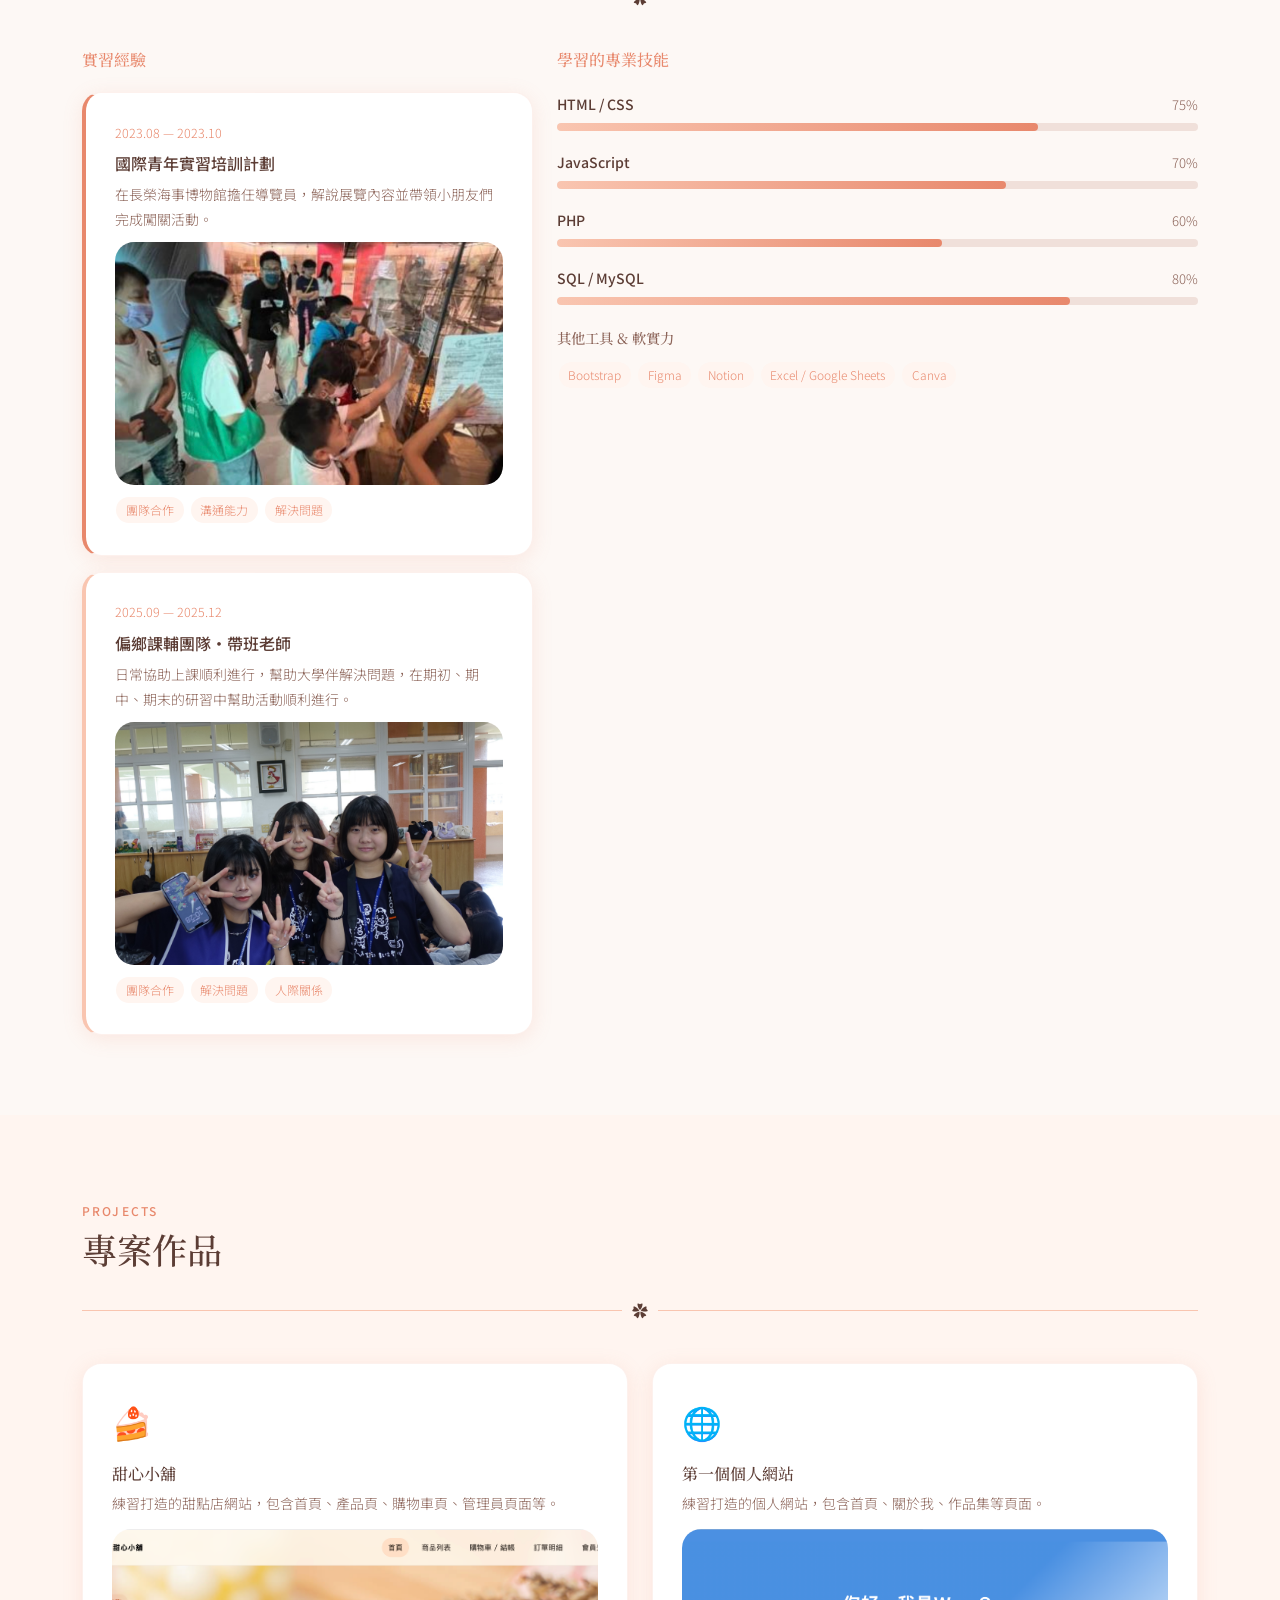
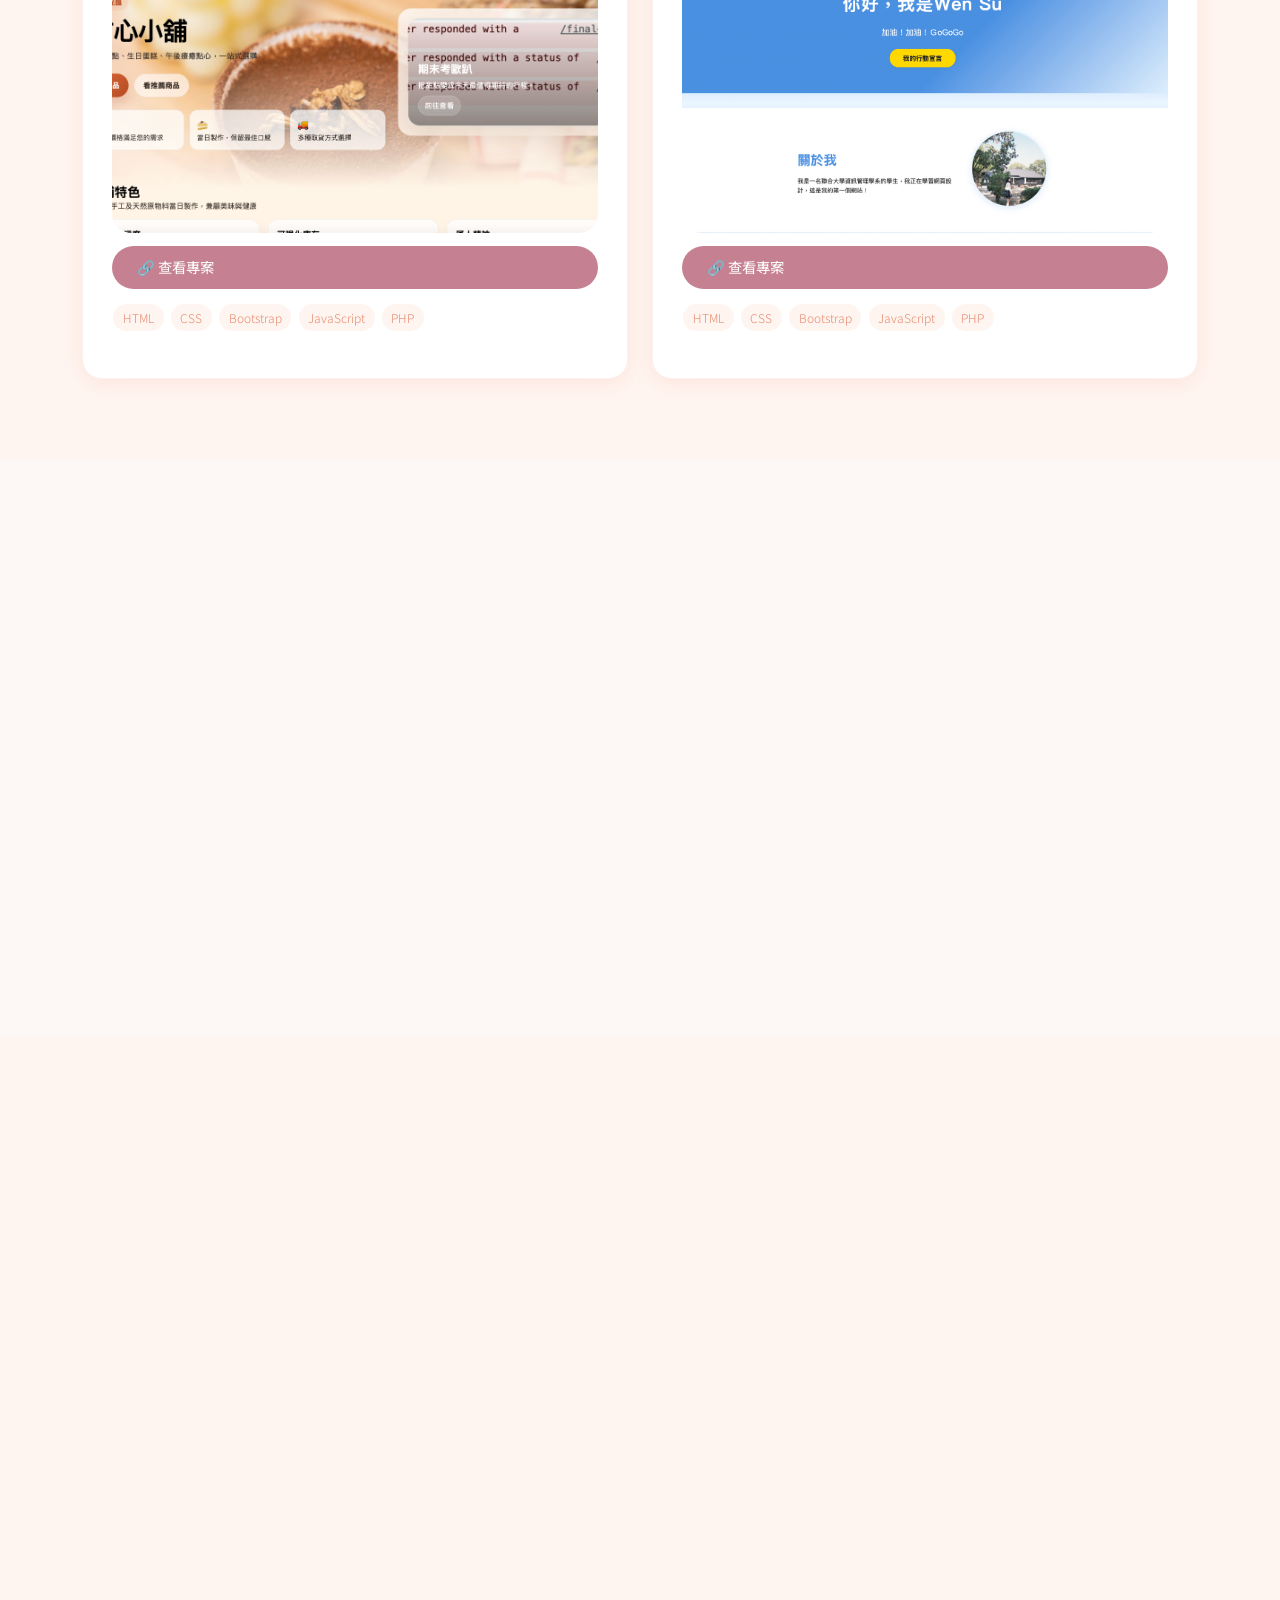
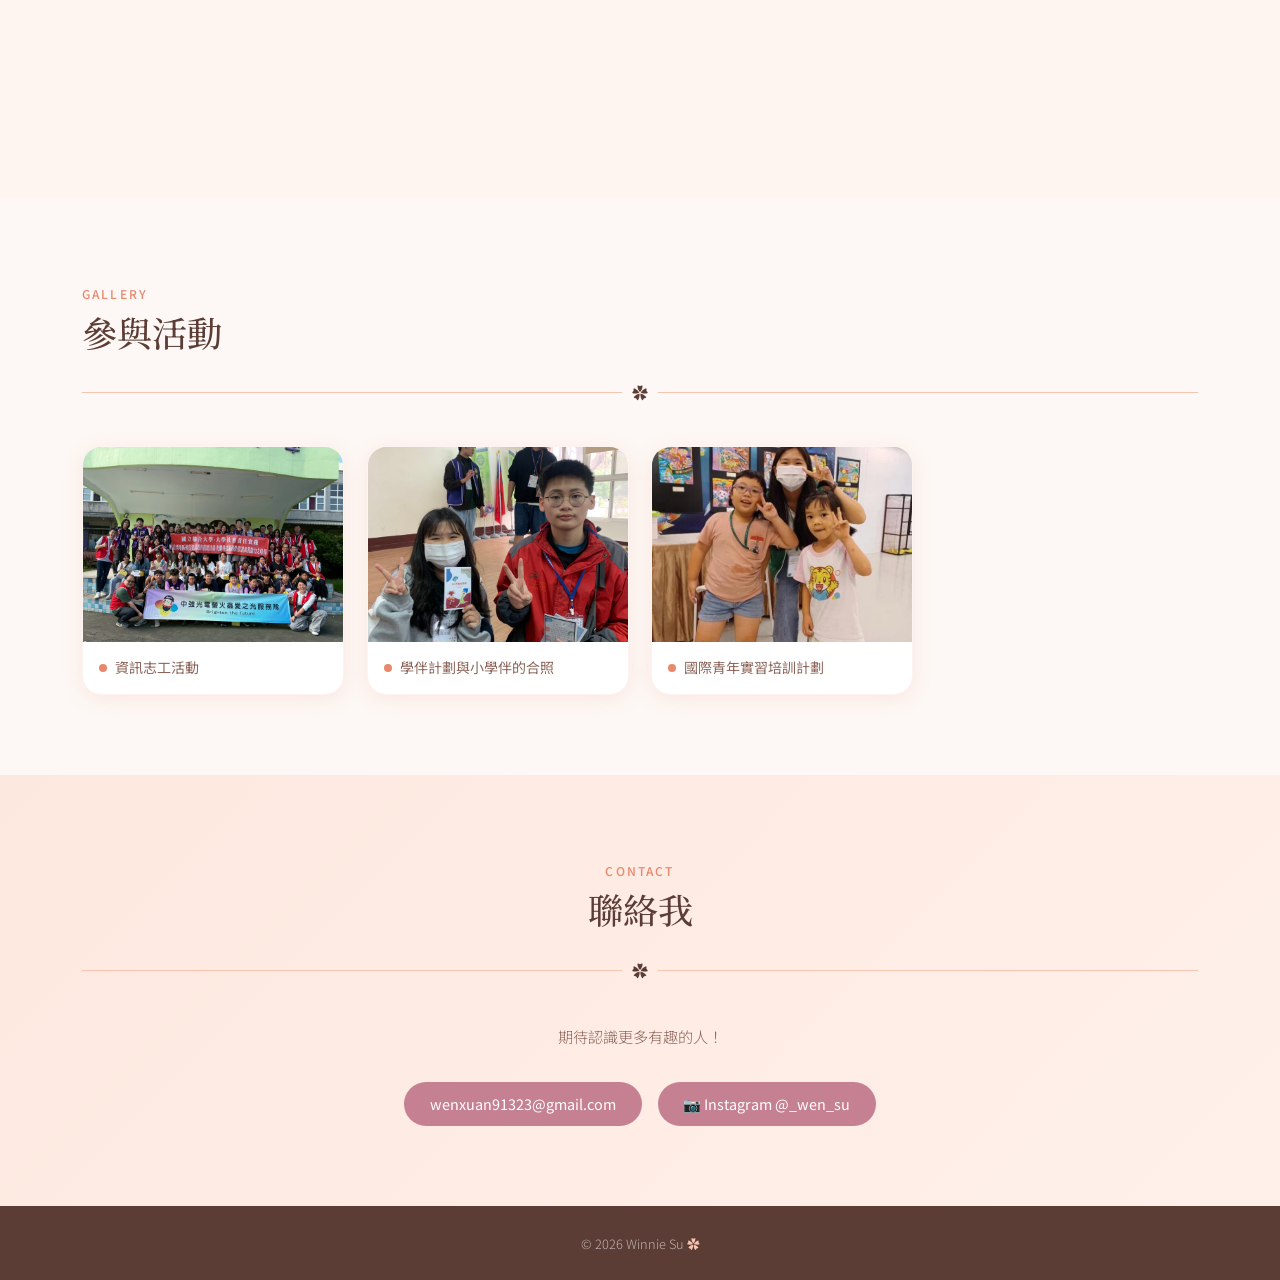
==== commit 0d6aefe6: "修改文章部分的排版" ====
--- a/index.html
+++ b/index.html
@@ -25,7 +25,7 @@
         <li class="nav-item"><a class="nav-link" href="#education">教育背景</a></li>
         <li class="nav-item"><a class="nav-link" href="#skills">技能</a></li>
         <li class="nav-item"><a class="nav-link" href="#projects">專案作品</a></li>
-        <li class="nav-item"><a class="nav-link" href="#artical">文章</a></li>
+        <li class="nav-item"><a class="nav-link" href="#article">文章</a></li>
         <li class="nav-item"><a class="nav-link" href="#awards">獎項</a></li>
         <li class="nav-item"><a class="nav-link" href="#gallery">活動</a></li>
         <li class="nav-item"><a class="nav-link" href="#contact">聯絡我</a></li>
@@ -207,7 +207,7 @@
   </div>
 </section>
 <!---->
-<section id="artical">
+<section id="article">
   <div class="container">
     <div class="reveal">
       <p class="sec-label">Articles</p>
@@ -215,7 +215,7 @@
       <div class="petal-divider"><span>✿</span></div>
     </div>
     <div class="row g-4">
-      <div class="col-md-6 reveal">
+      <div class="col-md-12 reveal">
         <div class="cute-card d-flex flex-column h-100">
           <h5 style="font-family:'Noto Serif TC',serif;font-size:1rem;margin-bottom:.5rem;">我的學習心得</h5>
           <p style="font-size:.87rem;color:var(--brown-lt);margin-bottom:.8rem;">
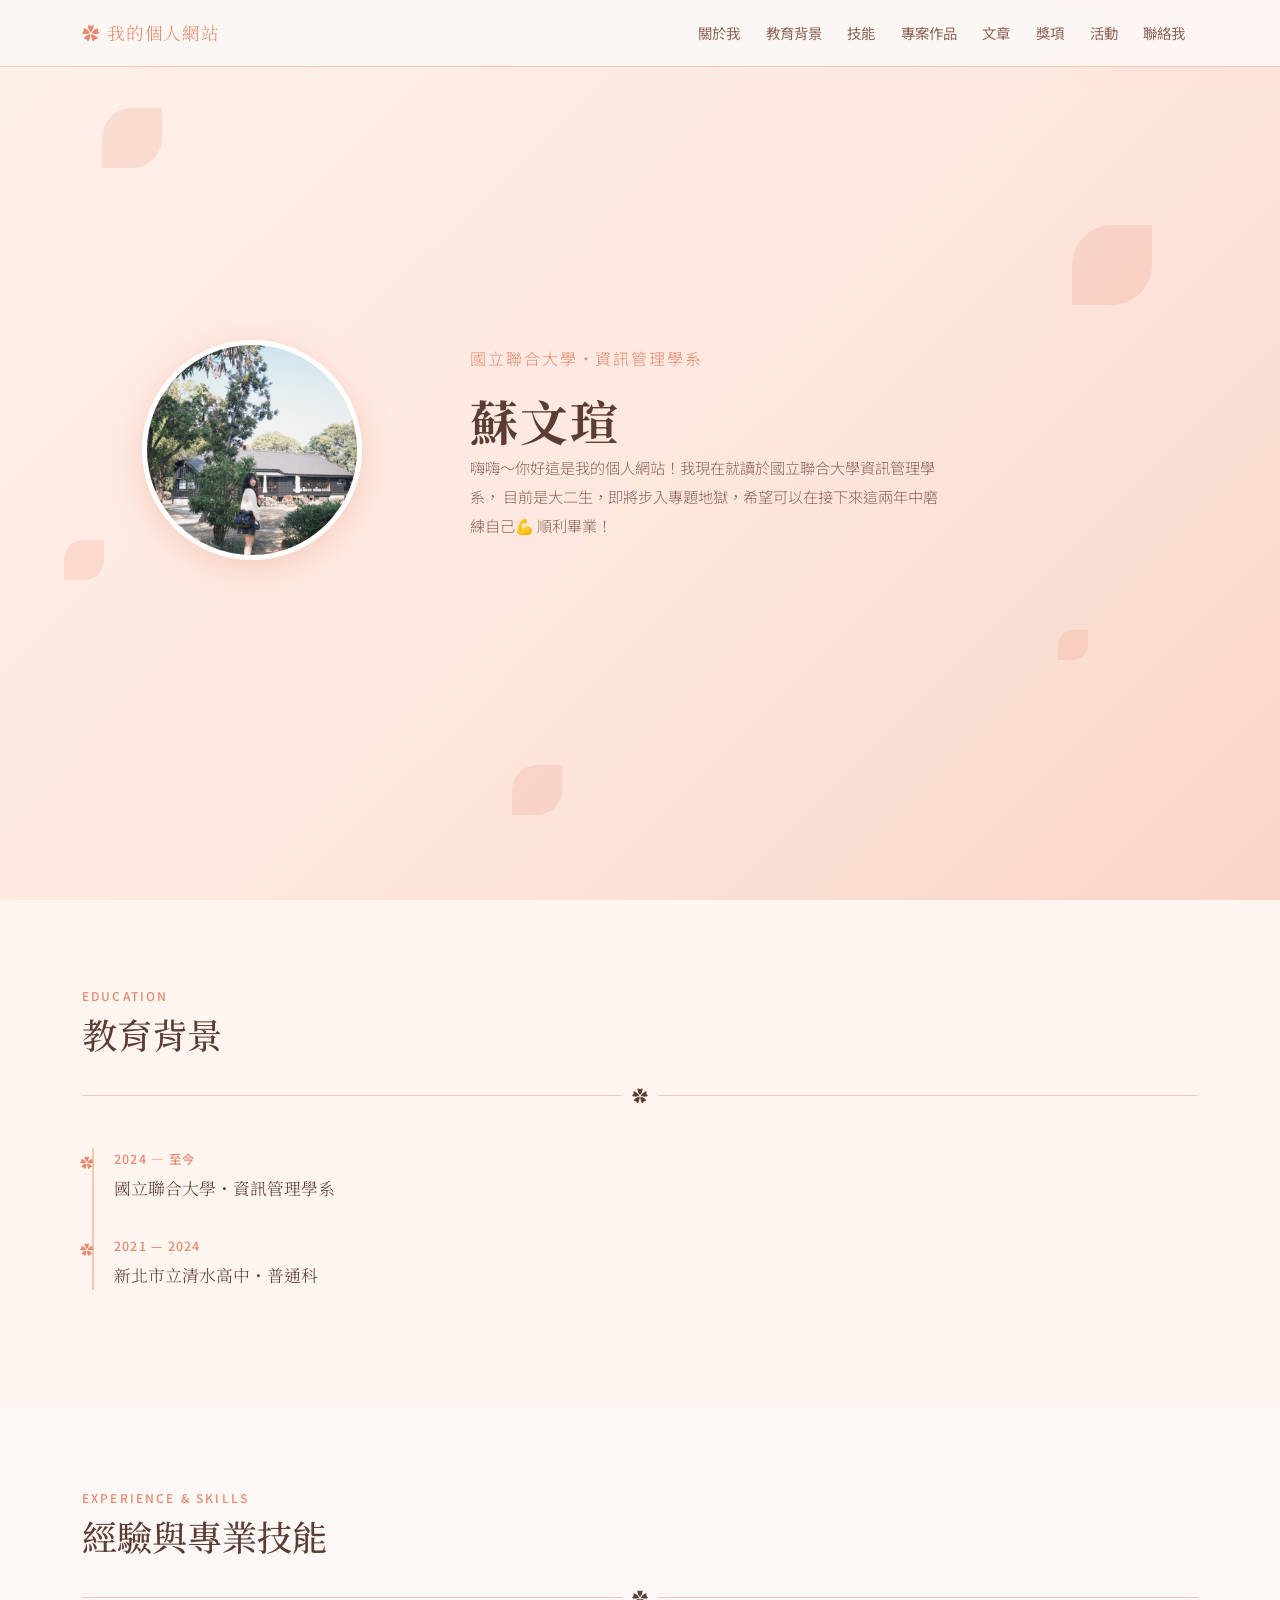
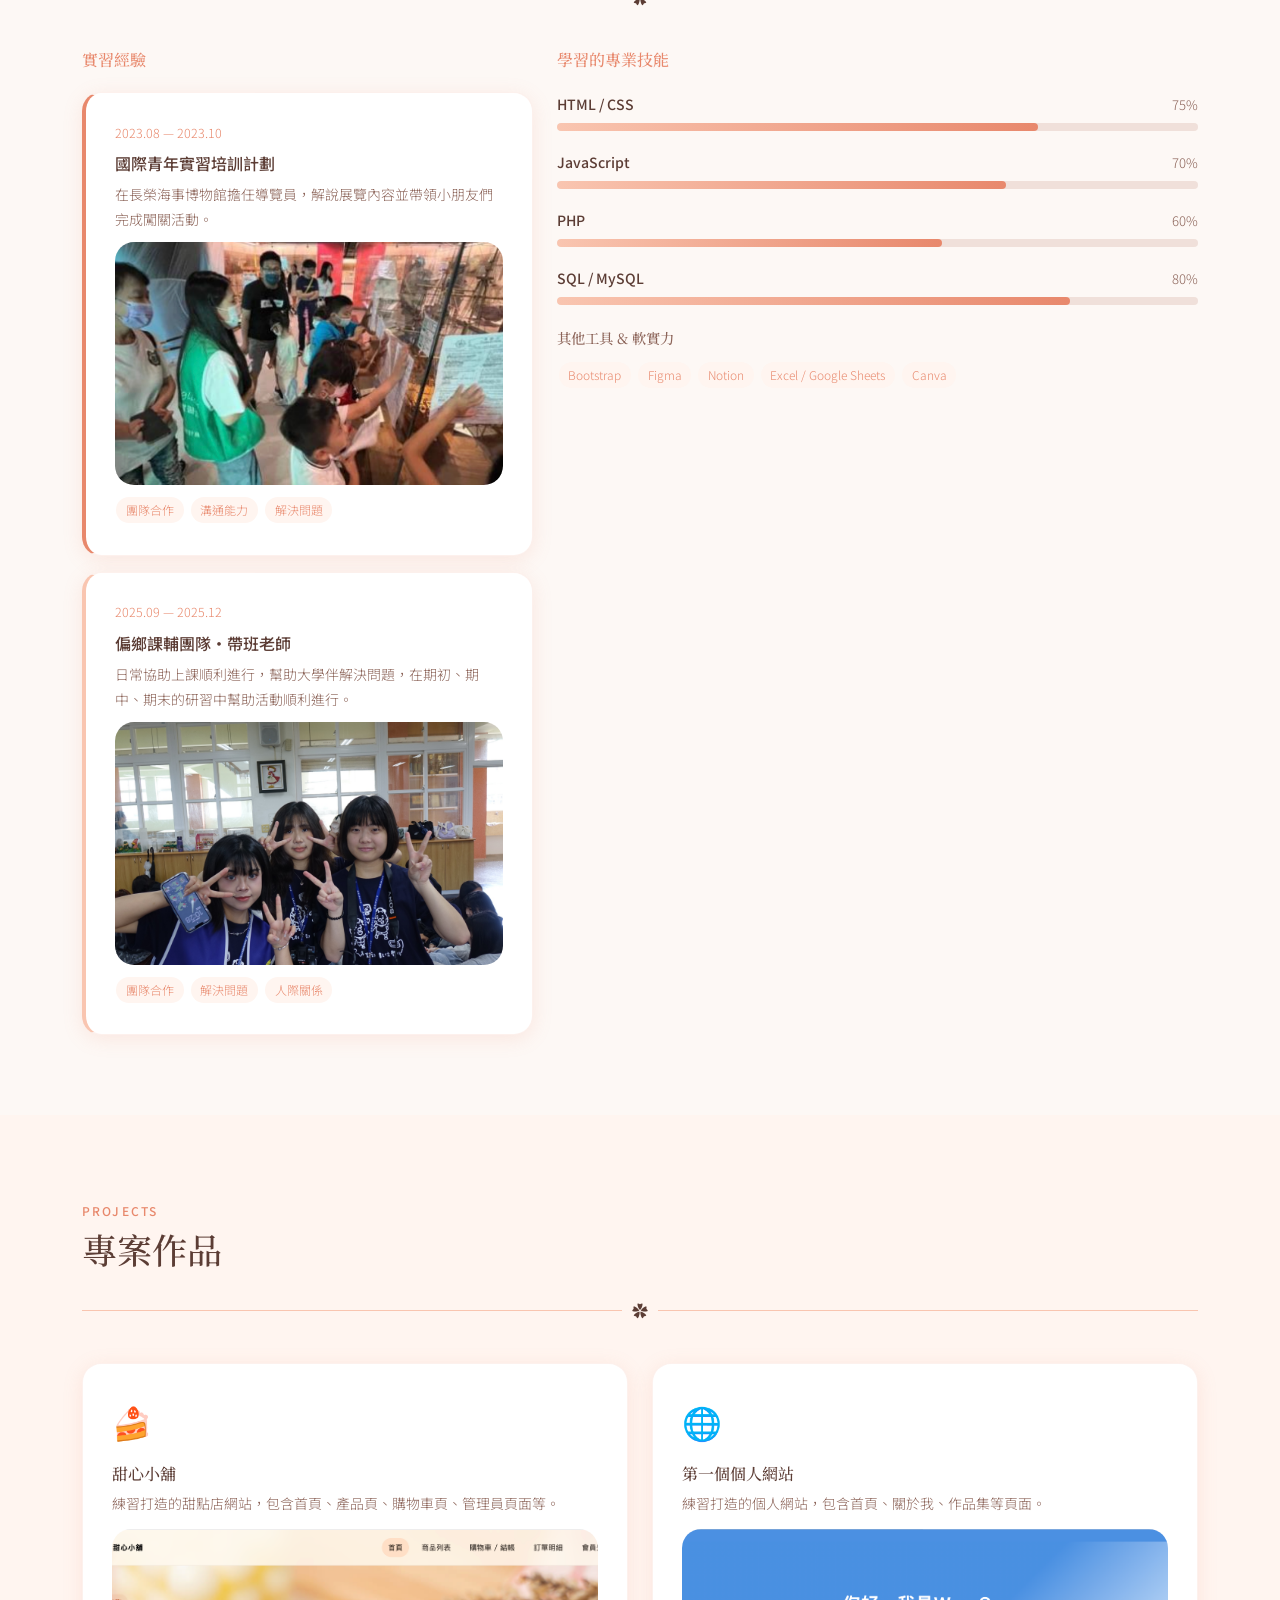
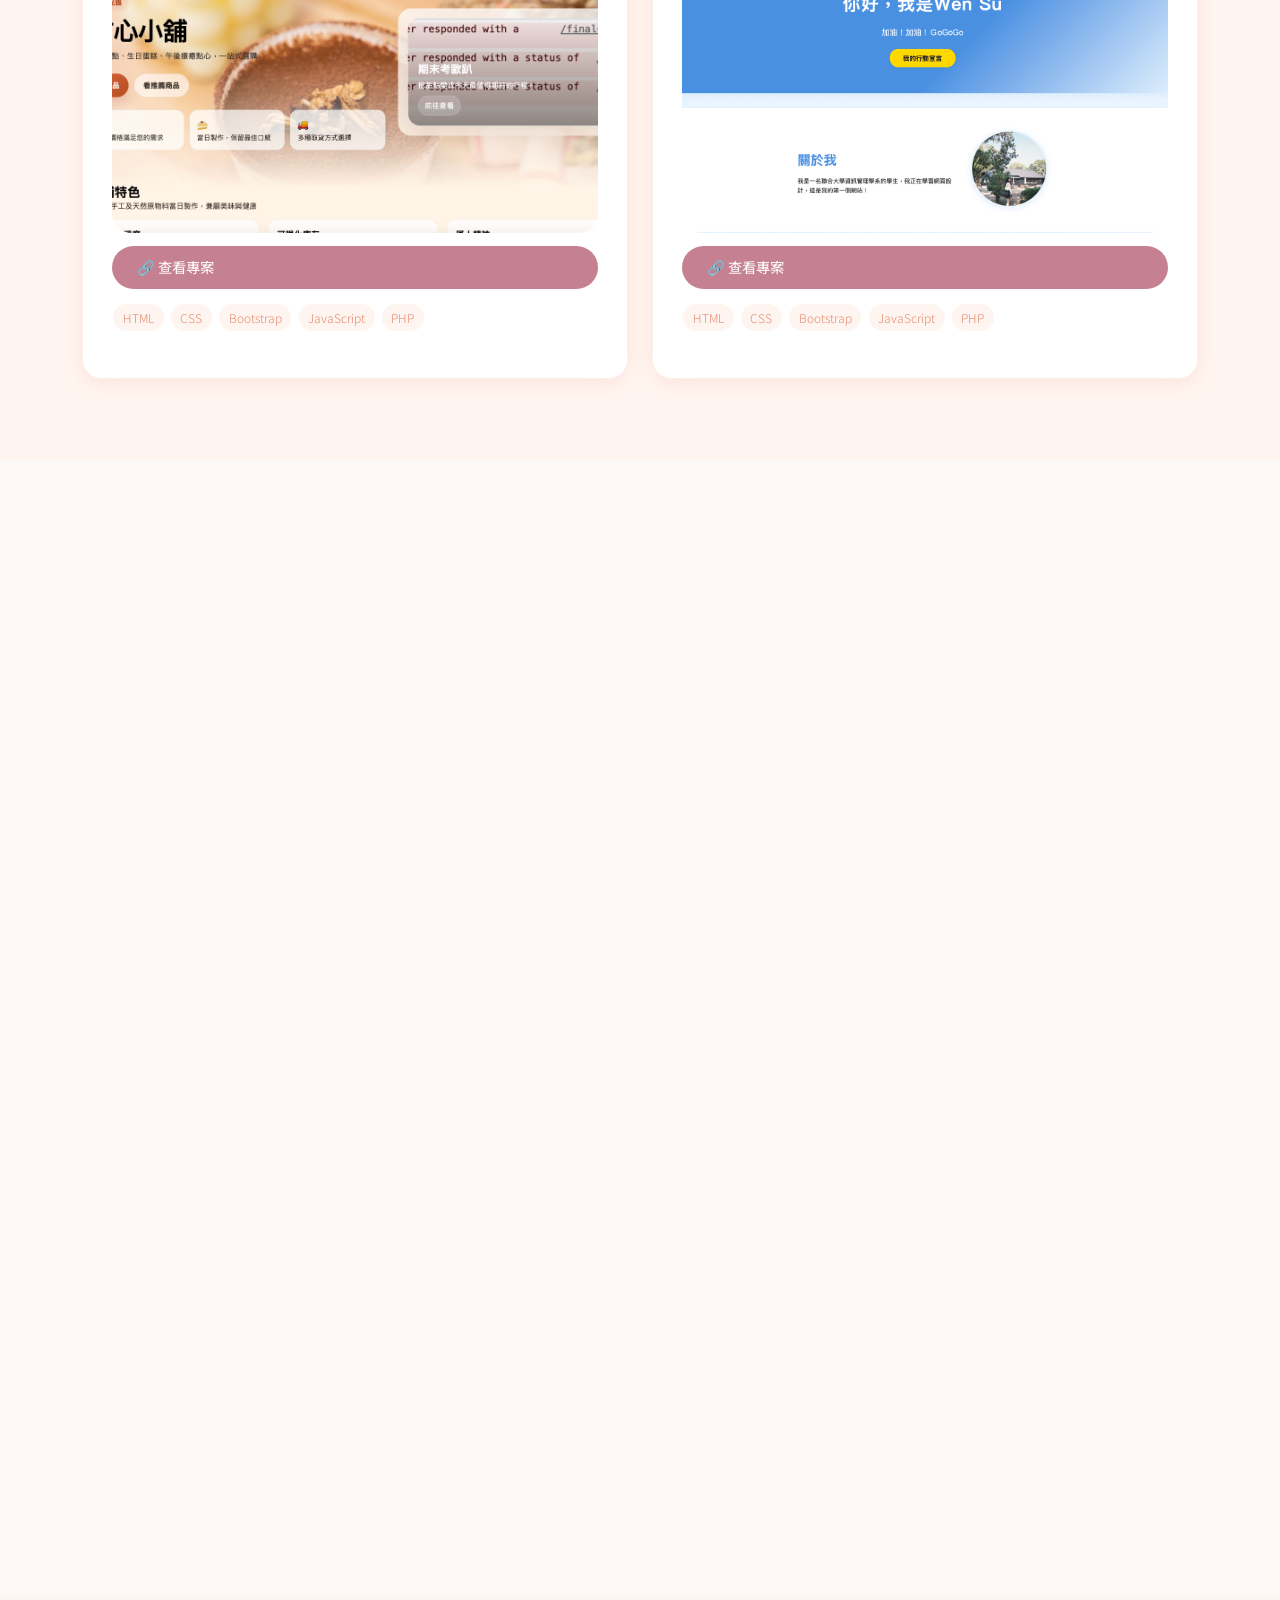
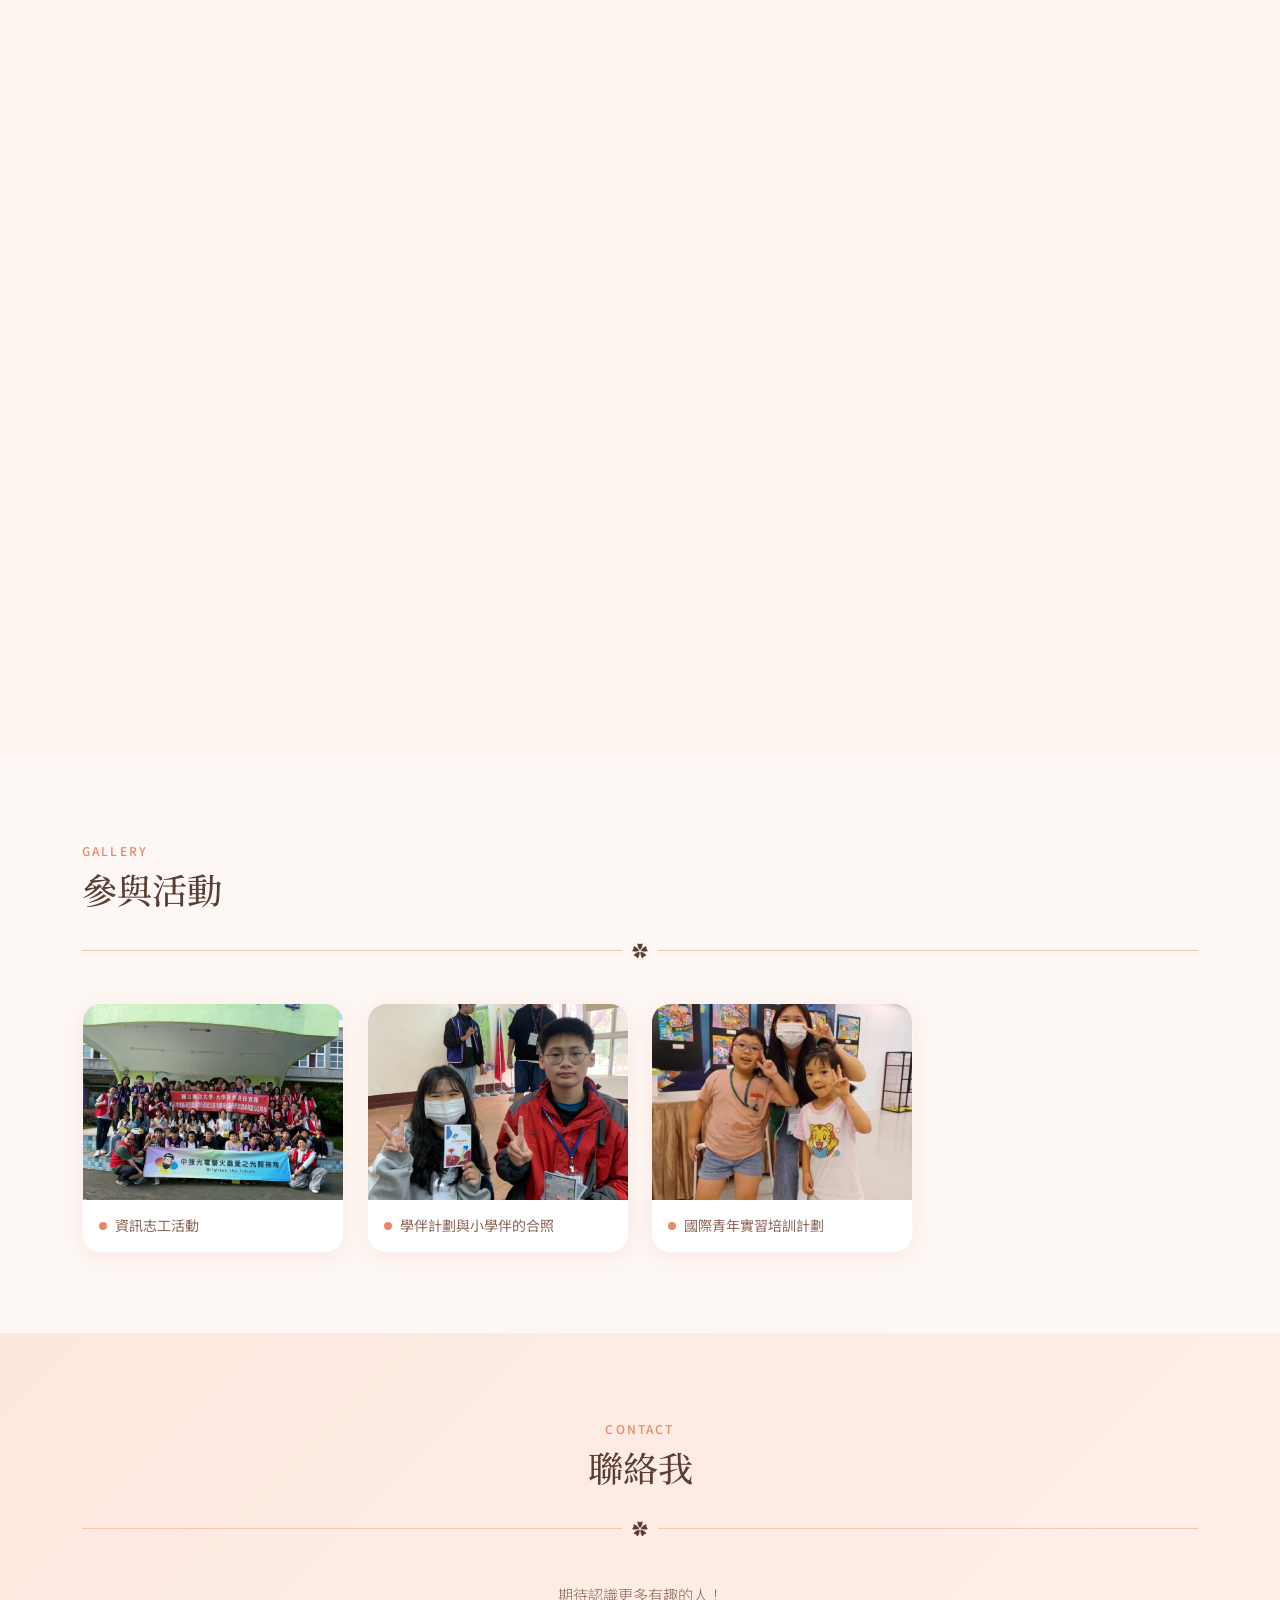
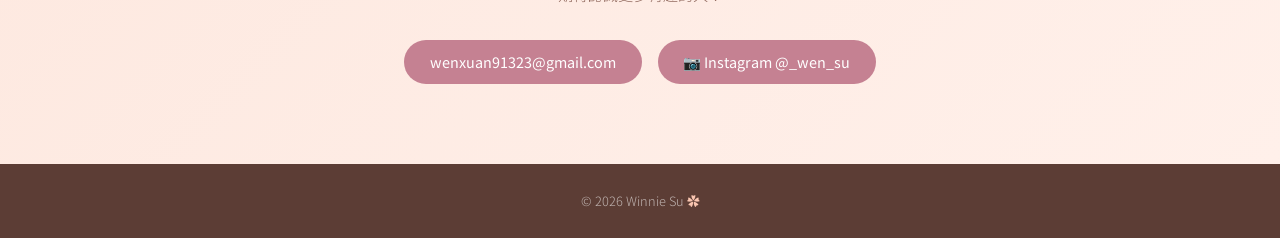
==== commit 98ccccff: "修改排版" ====
--- a/index.html
+++ b/index.html
@@ -89,10 +89,8 @@
       <div class="petal-divider"><span>✿</span></div>
     </div>
     <div class="row g-4">
-      <!-- 經驗 -->
       <div class="col-lg-5 reveal">
         <h4 style="font-size:1rem;color:var(--coral);margin-bottom:1.4rem;">實習經驗</h4>
-
         <div class="cute-card mb-3" style="border-left:4px solid var(--coral);">
           <p style="font-size:.78rem;color:var(--coral);margin-bottom:.3rem;">2023.08 — 2023.10</p>
           <p style="font-weight:500;margin-bottom:.3rem;">國際青年實習培訓計劃</p>
@@ -104,7 +102,6 @@
           <span class="card-tag">溝通能力</span>
           <span class="card-tag">解決問題</span>
         </div>
-
         <div class="cute-card" style="border-left:4px solid var(--coral-lt);">
           <p style="font-size:.78rem;color:var(--coral);margin-bottom:.3rem;">2025.09 — 2025.12</p>
           <p style="font-weight:500;margin-bottom:.3rem;">偏鄉課輔團隊・帶班老師</p>
@@ -118,7 +115,6 @@
         </div>
       </div>
 
-      <!-- 技能 -->
       <div class="col-lg-7 reveal">
         <h4 style="font-size:1rem;color:var(--coral);margin-bottom:1.4rem;">學習的專業技能</h4>
         <div class="mb-4">
@@ -160,14 +156,13 @@
       <h2 class="sec-title">專案作品</h2>
       <div class="petal-divider"><span>✿</span></div>
     </div>
-
     <div class="row g-4">
       <div class="col-md-6 reveal">
         <div class="cute-card d-flex flex-column h-100">
           <span class="card-icon">🍰</span>
           <h5 style="font-family:'Noto Serif TC',serif;font-size:1rem;margin-bottom:.5rem;">甜心小舖</h5>
           <p style="font-size:.87rem;color:var(--brown-lt);margin-bottom:.8rem;">
-          練習打造的甜點店網站，包含首頁、產品頁、購物車頁、管理員頁面等。
+            練習打造的甜點店網站，包含首頁、產品頁、購物車頁、管理員頁面等。
           </p>
           <img src="images/2026-06-19 11.05.30.png" alt="甜心小舖" style="width:100%;border-radius:var(--radius);margin-bottom:.8rem;object-fit:cover;aspect-ratio:16/10;">
           <a href="https://github.com/Suuu2006/114-2_PHP_finalProject.git" target="_blank" class="btn-coral" style="background-color:#c58192;margin-bottom:.8rem;">
@@ -182,13 +177,12 @@
           </div>
         </div>
       </div>
-
       <div class="col-md-6 reveal">
         <div class="cute-card d-flex flex-column h-100">
           <span class="card-icon">🌐</span>
           <h5 style="font-family:'Noto Serif TC',serif;font-size:1rem;margin-bottom:.5rem;">第一個個人網站</h5>
           <p style="font-size:.87rem;color:var(--brown-lt);margin-bottom:.8rem;">
-          練習打造的個人網站，包含首頁、關於我、作品集等頁面。
+            練習打造的個人網站，包含首頁、關於我、作品集等頁面。
           </p>
           <img src="images/截圖 2026-06-19 上午11.35.55.png" alt="第一個個人網站" style="width:100%;border-radius:var(--radius);margin-bottom:.8rem;object-fit:cover;aspect-ratio:16/10;">
           <a href="assignment-2-main/main.html" target="_blank" class="btn-coral" style="background-color:#c58192;margin-bottom:.8rem;">
@@ -206,24 +200,58 @@
     </div>
   </div>
 </section>
-<!---->
+
+<!-- 文章 -->
 <section id="article">
   <div class="container">
     <div class="reveal">
-      <p class="sec-label">Articles</p>
+      <p class="sec-label">Article</p>
       <h2 class="sec-title">文章</h2>
       <div class="petal-divider"><span>✿</span></div>
     </div>
-    <div class="row g-4">
-      <div class="col-md-12 reveal">
-        <div class="cute-card d-flex flex-column h-100">
-          <h5 style="font-family:'Noto Serif TC',serif;font-size:1rem;margin-bottom:.5rem;">我的學習心得</h5>
-          <p style="font-size:.87rem;color:var(--brown-lt);margin-bottom:.8rem;">
-            身為社會組出身的學生，我在選填志願時，並不傾向純文學領域，因此優先排除了歷史、哲學與法律等科系，轉而考慮商管相關領域。起初，我的目標是就讀企業管理系，但在進一步思考後，我希望所學能兼具實務技能與專業性，因此最終選擇了資訊管理系。
-在就讀聯大資管系的這兩年中，我接觸了多項資訊技術相關課程，例如程式設計、資料處理與系統應用等。這些課程對我而言具有一定挑戰性，尤其在邏輯思考與程式設計能力方面，需要投入比以往更多的時間與心力。老實說，學習過程並不輕鬆，甚至一度感到壓力與挫折。
-然而，也正是在這樣的過程中，我逐漸培養了解決問題的能力與耐心，並對資訊科技在商業領域的應用有了更深入的理解。此外，良好的同儕學習環境也成為我持續前進的重要支持。在與同學互相討論、共同完成作業的過程中，不僅提升了學習效率，也讓這段求學歷程更加充實。
-整體而言，資管系不僅讓我學習到跨領域的知識，也讓我體會到結合管理與科技的重要性。未來，我希望能持續精進自身專業能力，並將所學應用於實務，提升自身在職場上的競爭力。
-          </p>
+    <div class="row justify-content-center reveal">
+      <div class="col-lg-8">
+        <div class="cute-card" style="border-left:4px solid var(--coral);padding:2rem 2rem 1.6rem;">
+          <div style="display:flex;align-items:center;gap:.6rem;margin-bottom:1.2rem;">
+            <span style="font-size:1.3rem;">📝</span>
+            <span style="font-size:.78rem;color:var(--coral);font-weight:500;letter-spacing:.05em;">心得分享</span>
+          </div>
+          <h5 style="font-family:'Noto Serif TC',serif;font-size:1.25rem;line-height:1.6;margin-bottom:.4rem;">
+            為什麼來讀資管系？
+          </h5>
+          <p style="font-size:.82rem;color:var(--coral);margin-bottom:1.6rem;font-weight:500;">
+            讀了兩年的心得
+          </p>
+          <hr style="border:none;border-top:1px dashed var(--coral-lt);margin-bottom:1.6rem;">
+          <div style="margin-bottom:1.4rem;">
+            <p style="font-size:.78rem;color:var(--coral);font-weight:500;margin-bottom:.4rem;letter-spacing:.05em;">✦ 為什麼選擇資管系</p>
+            <p style="font-size:.92rem;color:var(--brown-lt);line-height:2;margin:0;">
+              身為社會組出身的學生，我在選填志願時，並不傾向純文學領域，因此優先排除了歷史、哲學與法律等科系，轉而考慮商管相關領域。起初，我的目標是就讀企業管理系，但在進一步思考後，我希望所學能兼具實務技能與專業性，因此最終選擇了資訊管理系。
+            </p>
+          </div>
+          <div style="margin-bottom:1.4rem;">
+            <p style="font-size:.78rem;color:var(--coral);font-weight:500;margin-bottom:.4rem;letter-spacing:.05em;">✦ 學習的挑戰</p>
+            <p style="font-size:.92rem;color:var(--brown-lt);line-height:2;margin:0;">
+              在就讀聯大資管系的這兩年中，我接觸了多項資訊技術相關課程，例如程式設計、資料處理與系統應用等。這些課程對我而言具有一定挑戰性，尤其在邏輯思考與程式設計能力方面，需要投入比以往更多的時間與心力。老實說，學習過程並不輕鬆，甚至一度感到壓力與挫折。
+            </p>
+          </div>
+          <div style="margin-bottom:1.4rem;">
+            <p style="font-size:.78rem;color:var(--coral);font-weight:500;margin-bottom:.4rem;letter-spacing:.05em;">✦ 收穫與成長</p>
+            <p style="font-size:.92rem;color:var(--brown-lt);line-height:2;margin:0;">
+              然而，也正是在這樣的過程中，我逐漸培養了解決問題的能力與耐心，並對資訊科技在商業領域的應用有了更深入的理解。此外，良好的同儕學習環境也成為我持續前進的重要支持。在與同學互相討論、共同完成作業的過程中，不僅提升了學習效率，也讓這段求學歷程更加充實。
+            </p>
+          </div>
+          <div style="margin-bottom:1.6rem;">
+            <p style="font-size:.78rem;color:var(--coral);font-weight:500;margin-bottom:.4rem;letter-spacing:.05em;">✦ 展望未來</p>
+            <p style="font-size:.92rem;color:var(--brown-lt);line-height:2;margin:0;">
+              整體而言，資管系不僅讓我學習到跨領域的知識，也讓我體會到結合管理與科技的重要性。未來，我希望能持續精進自身專業能力，並將所學應用於實務，提升自身在職場上的競爭力。
+            </p>
+          </div>
+          <div style="border-top:1px dashed var(--coral-lt);padding-top:1rem;">
+            <span class="card-tag">學習心得</span>
+            <span class="card-tag">資訊管理</span>
+            <span class="card-tag">大學生活</span>
+          </div>
         </div>
       </div>
     </div>
@@ -239,27 +267,37 @@
       <div class="petal-divider"><span>✿</span></div>
     </div>
     <div class="row g-3">
+
+      <!-- 市長獎：圖片完整顯示，icon + 文字在上，圖片在下 -->
       <div class="col-md-6 reveal">
-        <div class="award-item">
-          <div class="award-icon">🏅</div>
-          <div>
-            <p class="award-name">市長獎</p>
-            <p class="award-detail">新北市立清水高中・2024</p>
-          </div>
-        </div>
-      </div>
+        <div class="cute-card" style="padding:1.2rem;">
+          <div class="d-flex align-items-center gap-3 mb-3">
+            <div class="award-icon">🏅</div>
+            <div>
+              <p class="award-name" style="margin:0;">市長獎</p>
+              <p class="award-detail" style="margin:0;">新北市立清水高中・2024</p>
+            </div>
+          </div>
+          <img src="images/IMG_9122.jpg" alt="市長獎"
+               style="width:100%;border-radius:var(--radius);object-fit:contain;max-height:320px;background:#fdf6f0;">
+        </div>
+      </div>
+
+      <!-- 十人十一腳：維持原本結構 -->
       <div class="col-md-6 reveal">
-        <div class="award-item" style="flex-direction:column;align-items:stretch;">
-          <div class="d-flex gap-3 mb-2">
+        <div class="cute-card" style="padding:1.2rem;">
+          <div class="d-flex align-items-center gap-3 mb-3">
             <div class="award-icon">👭</div>
             <div>
-              <p class="award-name">十人十一腳 亞軍</p>
-              <p class="award-detail">校慶運動會・2025.12</p>
+              <p class="award-name" style="margin:0;">十人十一腳 亞軍</p>
+              <p class="award-detail" style="margin:0;">校慶運動會・2025.12</p>
             </div>
           </div>
-          <img src="images/截圖 2026-06-19 上午11.31.46.png" alt="十人十一腳 亞軍" style="width:100%;border-radius:var(--radius);object-fit:cover;aspect-ratio:16/9;">
-        </div>
-      </div>
+          <img src="images/截圖 2026-06-19 上午11.31.46.png" alt="十人十一腳 亞軍"
+               style="width:100%;border-radius:var(--radius);object-fit:contain;max-height:320px;background:#fdf6f0;">
+        </div>
+      </div>
+
     </div>
   </div>
 </section>
@@ -273,7 +311,6 @@
       <div class="petal-divider"><span>✿</span></div>
     </div>
     <div class="photo-grid reveal">
-
       <div class="photo-card">
         <img src="images/IMG_8535.JPG" alt="資訊志工活動">
         <div class="photo-card-body">
@@ -281,7 +318,6 @@
           <p>資訊志工活動</p>
         </div>
       </div>
-
       <div class="photo-card">
         <img src="images/0329.jpg" alt="學伴計劃與小學伴的合照">
         <div class="photo-card-body">
@@ -289,7 +325,6 @@
           <p>學伴計劃與小學伴的合照</p>
         </div>
       </div>
-
       <div class="photo-card">
         <img src="images/0619-2.png" alt="國際青年實習培訓計劃">
         <div class="photo-card-body">
@@ -297,7 +332,6 @@
           <p>國際青年實習培訓計劃</p>
         </div>
       </div>
-
     </div>
   </div>
 </section>
@@ -315,7 +349,6 @@
     </div>
     <div class="row justify-content-center g-3 reveal">
       <div class="col-auto">
-        <!-- mailto 連結：點擊會開啟使用者預設的郵件軟體 -->
         <a href="mailto:wenxuan91323@gmail.com" class="btn-coral" style="background-color:#c58192;">wenxuan91323@gmail.com</a>
       </div>
       <div class="col-auto">
@@ -336,12 +369,10 @@
 <script>
   const reveals = document.querySelectorAll('.reveal');
   const observer = new IntersectionObserver((entries) => {
-    // 如果被觀測的元素進入了瀏覽器可見視窗內
-    // 幫它加上 .visible 類別，並停止觀測它
     entries.forEach(e => {
       if (e.isIntersecting) { e.target.classList.add('visible'); observer.unobserve(e.target); }
     });
-  }, { threshold: 0.1 }); // 代表元素露出 10% 就觸發
+  }, { threshold: 0.1 });
   reveals.forEach(el => observer.observe(el));
 
   document.querySelectorAll('.nav-link').forEach(link => {
